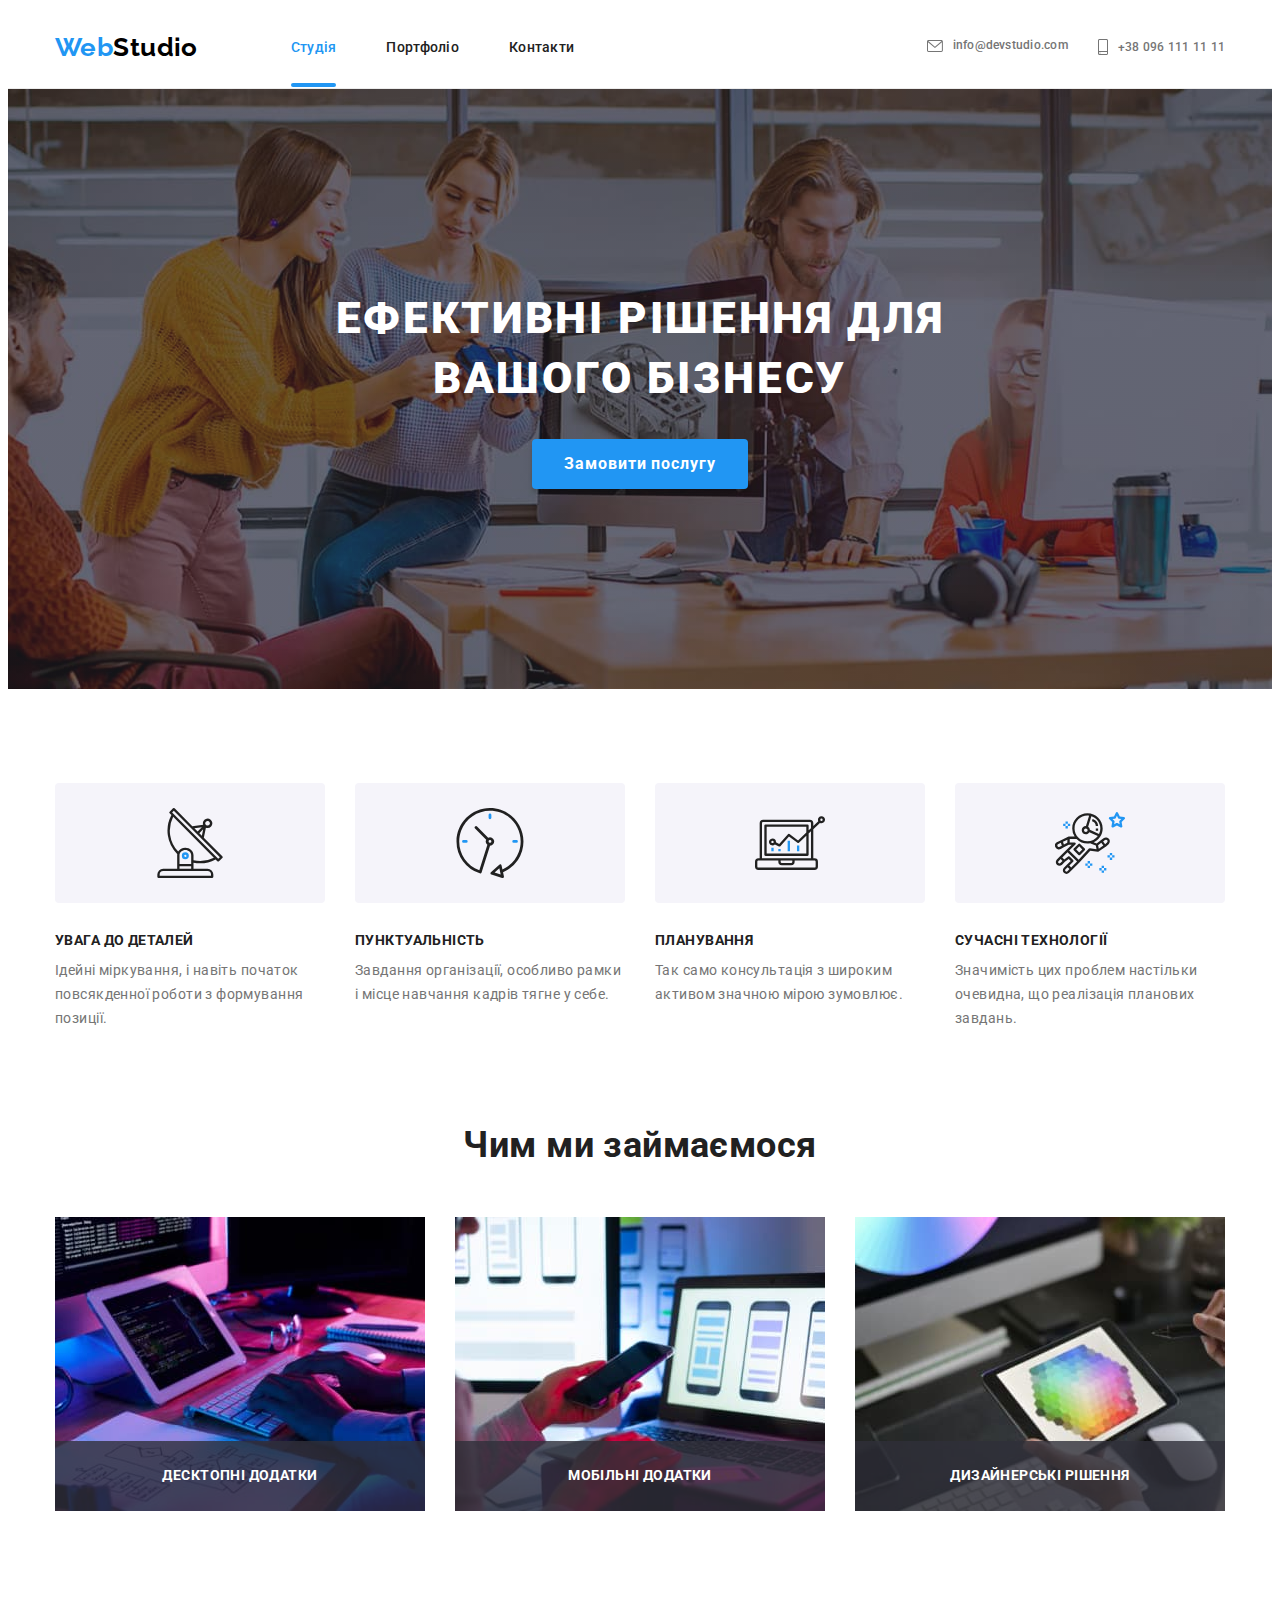
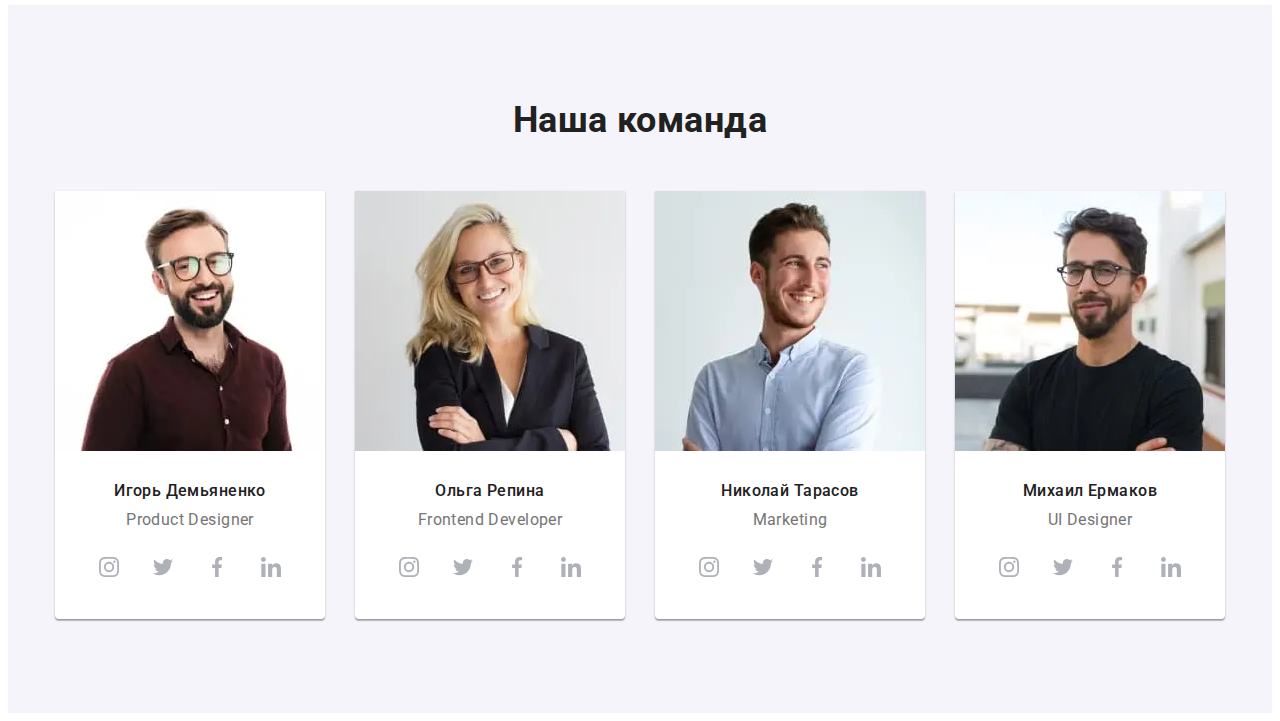
==== index.html @ 9e62838d "add team" ====
<!DOCTYPE html>
<html lang="uk">
  <head>
    <meta charset="UTF-8" />
    <meta http-equiv="X-UA-Compatible" content="IE=edge" />
    <meta name="viewport" content="width=device-width, initial-scale=1.0" />
    <link
      rel="stylesheet"
      href="https://cdnjs.cloudflare.com/ajax/libs/modern-normalize/1.1.0/modern-normalize.min.css"
      integrity="sha512-wpPYUAdjBVSE4KJnH1VR1HeZfpl1ub8YT/NKx4PuQ5NmX2tKuGu6U/JRp5y+Y8XG2tV+wKQpNHVUX03MfMFn9Q=="
      crossorigin="anonymous"
      referrerpolicy="no-referrer"
    />
    <link rel="preconnect" href="https://fonts.googleapis.com" />
    <link rel="preconnect" href="https://fonts.gstatic.com" crossorigin />
    <link
      href="https://fonts.googleapis.com/css2?family=Raleway:wght@700&family=Roboto:wght@400;500;700;900&display=swap"
      rel="stylesheet"
    />
    <link rel="stylesheet" href="./css/main.min.css" />
    <title>WebStudio</title>
  </head>
  <body>
    <!-- Header -->
    <header class="header">
      <div class="header__container container">
        <nav class="page-nav">
          <a href="./index.html" class="logo header__logo link"
            >Web<span class="logo__text">Studio</span></a
          >
          <ul class="nav-list list">
            <li class="nav-list__item">
              <a href="./index.html" class="nav-list__link nav-list__link_active link">Студія</a>
            </li>
            <li class="nav-list__item">
              <a href="./portfolio.html" class="nav-list__link link">Портфоліо</a>
            </li>
            <li class="nav-list__item"><a href="#" class="nav-list__link link">Контакти</a></li>
          </ul>
        </nav>
        <button type="button" class="mobile-menu-open" data-menu-open>
          <svg class="mobile-menu-open__icon" width="40" height="40">
            <use href="./images/icons.svg#burger-icon"></use>
          </svg>
        </button>
        <ul class="contact-list list">
          <li class="contact-list__item">
            <a href="mailto:info@devstudio.com" class="contact-list__link link">
              <svg class="contact-list__icon" width="16" height="12">
                <use href="./images/icons.svg#icon-envelope"></use></svg
              >info@devstudio.com</a
            >
          </li>
          <li class="contact-list__item">
            <a href="tel:+380961111111" class="contact-list__link link"
              ><svg class="contact-list__icon" width="10" height="16">
                <use href="./images/icons.svg#icon-smartphone"></use></svg
              >+38 096 111 11 11</a
            >
          </li>
        </ul>
      </div>
      <div class="mobile-menu" data-menu>
        <div class="container mobile-menu__container">
          <button type="button" class="mobile-menu__close-button" data-menu-close>
            <svg class="mobile-menu__close-icon" width="40" height="40">
              <use href="./images/icons.svg#icon-close"></use>
            </svg>
          </button>
          <ul class="mobile-menu__nav-list list">
            <li class="mobile-menu__nav-item">
              <a href="" class="mobile-menu__nav-link mobile-menu__nav-link_active link">Студія</a>
            </li>
            <li class="mobile-menu__nav-item">
              <a href="" class="mobile-menu__nav-link link">Портфоліо</a>
            </li>
            <li class="mobile-menu__nav-item">
              <a href="" class="mobile-menu__nav-link link">Контакти</a>
            </li>
          </ul>
          <ul class="mobile-menu__contact-list list">
            <li>
              <a class="mobile-menu__tel link" href="tel:+380961111111" class="link"
                >+38 096 111 11 11</a
              >
            </li>
            <li>
              <a class="mobile-menu__mail link" href="mailto:info@devstudio.com" class="link"
                >info@devstudio.com</a
              >
            </li>
          </ul>
          <ul class="mobile-menu__social-list list">
            <li class="mobile-menu__social-item">
              <a href="" class="mobile-menu__social-link link">Instagram</a>
            </li>
            <li class="mobile-menu__social-item">
              <a href="" class="mobile-menu__social-link link">Twitter</a>
            </li>
            <li class="mobile-menu__social-item">
              <a href="" class="mobile-menu__social-link link">Facebook</a>
            </li>
            <li class="mobile-menu__social-item">
              <a href="" class="mobile-menu__social-link link">LinkedIn</a>
            </li>
          </ul>
        </div>
      </div>
    </header>

    <!-- Main -->
    <main>
      <!-- Hero -->
      <section class="section hero">
        <div class="container">
          <h1 class="hero__title">Ефективні рішення для вашого бізнесу</h1>
          <button type="button" class="hero__button button" data-modal-open>
            Замовити послугу
          </button>
        </div>
      </section>

      <!-- Features -->
      <section class="section">
        <div class="container">
          <h2 class="visually-hidden">Особливості</h2>
          <ul class="features-list list">
            <li class="features-list__item">
              <div class="features-list__icon">
                <svg width="70" height="70">
                  <use href="./images/icons.svg#icon-antenna"></use>
                </svg>
              </div>
              <h3 class="subtitle subtitle_theme_light features-list__subtitle">
                УВАГА ДО ДЕТАЛЕЙ
              </h3>
              <p class="features-list__description">
                Ідейні міркування, і навіть початок повсякденної роботи з формування позиції.
              </p>
            </li>
            <li class="features-list__item">
              <div class="features-list__icon">
                <svg width="70" height="70">
                  <use href="./images/icons.svg#icon-clock"></use>
                </svg>
              </div>

              <h3 class="subtitle subtitle_theme_light features-list__subtitle">ПУНКТУАЛЬНІСТЬ</h3>
              <p class="features-list__description">
                Завдання організації, особливо рамки і місце навчання кадрів тягне у себе.
              </p>
            </li>
            <li class="features-list__item">
              <div class="features-list__icon">
                <svg width="70" height="70">
                  <use href="./images/icons.svg#icon-diagram"></use>
                </svg>
              </div>

              <h3 class="subtitle subtitle_theme_light features-list__subtitle">ПЛАНУВАННЯ</h3>
              <p class="features-list__description">
                Так само консультація з широким активом значною мірою зумовлює.
              </p>
            </li>
            <li class="features-list__item">
              <div class="features-list__icon">
                <svg width="70" height="70">
                  <use href="./images/icons.svg#icon-astronaut"></use>
                </svg>
              </div>

              <h3 class="subtitle subtitle_theme_light features-list__subtitle">
                СУЧАСНІ ТЕХНОЛОГІЇ
              </h3>
              <p class="features-list__description">
                Значимість цих проблем настільки очевидна, що реалізація планових завдань.
              </p>
            </li>
          </ul>
        </div>
      </section>

      <!-- Work -->
      <section class="section works-section">
        <div class="container">
          <h2 class="title">Чим ми займаємося</h2>
          <ul class="list works-list">
            <li class="works-list__item">
              <img
                srcset="./images/desktop/services/desktop-app-370/desktop-app-370@2x.jpg 2x"
                src="./images/desktop/services/desktop-app-370/desktop-app-370.jpg"
                alt="планшет с клавиатурой на которой печатают"
                width="370"
              />
              <h3 class="subtitle subtitle_theme_dark works-list__subtitle">Десктопні додатки</h3>
            </li>
            <li class="works-list__item">
              <img
                srcset="./images/desktop/services/mobile-app-370/mobile-app-370@2x.jpg 2x"
                src="./images/desktop/services/mobile-app-370/mobile-app-370.jpg"
                alt="ноутбук и смартфон"
                width="370"
              />
              <h3 class="subtitle subtitle_theme_dark works-list__subtitle">Мобільні додатки</h3>
            </li>
            <li class="works-list__item">
              <img
                srcset="
                  ./images/desktop/services/design-solutions-370/design-solutions-370@2x.jpg 2x
                "
                src="./images/desktop/services/design-solutions-370/design-solutions-370.jpg"
                alt="планшет"
                width="370"
              />
              <h3 class="subtitle subtitle_theme_dark works-list__subtitle">
                Дизайнерські рішення
              </h3>
            </li>
          </ul>
        </div>
      </section>

      <!-- Team -->
      <section class="section team">
        <div class="container">
          <h2 class="title">Наша команда</h2>
          <ul class="list team-members-list">
            <li class="team-members-list__item">
              <picture>
                <source
                  srcset="
                    ./images/desktop/team/igor-270/igor-270.webp    1x,
                    ./images/desktop/team/igor-270/igor-270@2x.webp 2x
                  "
                  media="(min-width: 1200px)"
                  type="image/webp"
                />
                <source
                  srcset="
                    ./images/desktop/team/igor-270/igor-270.jpg    1x,
                    ./images/desktop/team/igor-270/igor-270@2x.jpg 2x
                  "
                  media="(min-width: 1200px)"
                />
                <source
                  srcset="
                    ./images/tablet/team/igor-354/igor-354.webp    1x,
                    ./images/tablet/team/igor-354/igor-354@2x.webp 2x
                  "
                  media="(min-width: 768px)"
                  type="image/webp"
                />
                <source
                  srcset="
                    ./images/tablet/team/igor-354/igor-354.jpg    1x,
                    ./images/tablet/team/igor-354/igor-354@2x.jpg 2x
                  "
                  media="(min-width: 768px)"
                />
                <source
                  srcset="
                    ./images/mobile/team/igor-450/igor-450.webp    1x,
                    ./images/mobile/team/igor-450/igor-450@2x.webp 2x
                  "
                  media="(max-width: 767px)"
                  type="image/webp"
                />
                <source
                  srcset="
                    ./images/mobile/team/igor-450/igor-450.jpg    1x,
                    ./images/mobile/team/igor-450/igor-450@2x.jpg 2x
                  "
                  media="(max-width: 767px)"
                />

                <img
                  src="./images/desktop/team/igor-270/igor-270.jpg"
                  alt="фото Игоря Демьяненка"
                  width="100%"
                />
              </picture>
              <div class="team-members-list__card-content-wrapper">
                <h3 class="team-members-list__name">Игорь Демьяненко</h3>
                <p lang="en" class="team-members-list__position">Product Designer</p>
                <ul class="social-list list">
                  <li class="social-list__item">
                    <a href="" class="social-link">
                      <svg class="social-link__icon" width="20" height="20">
                        <use href="./images/icons.svg#icon-instagram"></use>
                      </svg>
                    </a>
                  </li>
                  <li class="social-list__item">
                    <a href="" class="social-link">
                      <svg class="social-link__icon" width="20" height="20">
                        <use href="./images/icons.svg#icon-twitter"></use>
                      </svg>
                    </a>
                  </li>
                  <li class="social-list__item">
                    <a href="" class="social-link">
                      <svg class="social-link__icon" width="20" height="20">
                        <use href="./images/icons.svg#icon-facebook"></use>
                      </svg>
                    </a>
                  </li>
                  <li class="social-list__item">
                    <a href="" class="social-link">
                      <svg class="social-link__icon" width="20" height="20">
                        <use href="./images/icons.svg#icon-linkedin"></use>
                      </svg>
                    </a>
                  </li>
                </ul>
              </div>
            </li>
            <li class="team-members-list__item">
              <picture>
                <source
                  srcset="
                    ./images/desktop/team/olga-270/olga-270.webp    1x,
                    ./images/desktop/team/olga-270/olga-270@2x.webp 2x
                  "
                  media="(min-width: 1200px)"
                  type="image/webp" />
                <source
                  srcset="
                    ./images/desktop/team/olga-270/olga-270.jpg    1x,
                    ./images/desktop/team/olga-270/olga-270@2x.jpg 2x
                  "
                  media="(min-width: 1200px)" />
                <source
                  srcset="
                    ./images/tablet/team/olga-354/olga-354.webp    1x,
                    ./images/tablet/team/olga-354/olga-354@2x.webp 2x
                  "
                  media="(min-width: 768px)"
                  type="image/webp" />
                <source
                  srcset="
                    ./images/tablet/team/olga-354/olga-354.jpg    1x,
                    ./images/tablet/team/olga-354/olga-354@2x.jpg 2x
                  "
                  media="(min-width: 768px)" />
                <source
                  srcset="
                    ./images/mobile/team/olga-450/olga-450.webp    1x,
                    ./images/mobile/team/olga-450/olga-450@2x.webp 2x
                  "
                  media="(max-width: 767px)"
                  type="image/webp" />
                <source
                  srcset="
                    ./images/mobile/team/olga-450/olga-450.jpg    1x,
                    ./images/mobile/team/olga-450/olga-450@2x.jpg 2x
                  "
                  media="(max-width: 767px)" />
                <img
                  src="./images/desktop/team/olga-270/olga-270.jpg"
                  alt="фото Ольги Репиной"
                  width="100%"
              /></picture>
              <div class="team-members-list__card-content-wrapper">
                <h3 class="team-members-list__name">Ольга Репина</h3>
                <p lang="en" class="team-members-list__position">Frontend Developer</p>
                <ul class="social-list list">
                  <li class="social-list__item">
                    <a href="" class="social-link">
                      <svg class="social-link__icon" width="20" height="20">
                        <use href="./images/icons.svg#icon-instagram"></use>
                      </svg>
                    </a>
                  </li>
                  <li class="social-list__item">
                    <a href="" class="social-link">
                      <svg class="social-link__icon" width="20" height="20">
                        <use href="./images/icons.svg#icon-twitter"></use>
                      </svg>
                    </a>
                  </li>
                  <li class="social-list__item">
                    <a href="" class="social-link">
                      <svg class="social-link__icon" width="20" height="20">
                        <use href="./images/icons.svg#icon-facebook"></use>
                      </svg>
                    </a>
                  </li>
                  <li class="social-list__item">
                    <a href="" class="social-link">
                      <svg class="social-link__icon" width="20" height="20">
                        <use href="./images/icons.svg#icon-linkedin"></use>
                      </svg>
                    </a>
                  </li>
                </ul>
              </div>
            </li>
            <li class="team-members-list__item">
              <picture>
                <source
                  srcset="
                    ./images/desktop/team/nikolay-270/nikolay-270.webp    1x,
                    ./images/desktop/team/nikolay-270/nikolay-270@2x.webp 2x
                  "
                  media="(min-width: 1200px)"
                  type="image/webp" />
                <source
                  srcset="
                    ./images/desktop/team/nikolay-270/nikolay-270.jpg    1x,
                    ./images/desktop/team/nikolay-270/nikolay-270@2x.jpg 2x
                  "
                  media="(min-width: 1200px)" />
                <source
                  srcset="
                    ./images/tablet/team/nikolay-354/nikolay-354.webp    1x,
                    ./images/tablet/team/nikolay-354/nikolay-354@2x.webp 2x
                  "
                  media="(min-width: 768px)"
                  type="image/webp" />
                <source
                  srcset="
                    ./images/tablet/team/nikolay-354/nikolay-354.jpg    1x,
                    ./images/tablet/team/nikolay-354/nikolay-354@2x.jpg 2x
                  "
                  media="(min-width: 768px)" />
                <source
                  srcset="
                    ./images/mobile/team/nikolay-450/nikolay-450.webp    1x,
                    ./images/mobile/team/nikolay-450/nikolay-450@2x.webp 2x
                  "
                  media="(max-width: 767px)"
                  type="image/webp" />
                <source
                  srcset="
                    ./images/mobile/team/nikolay-450/nikolay-450.jpg    1x,
                    ./images/mobile/team/nikolay-450/nikolay-450@2x.jpg 2x
                  "
                  media="(max-width: 767px)" />
                <img
                  src="./images/desktop/team/nikolay-270/nikolay-270.jpg"
                  alt="фото Николая Тарасова"
                  width="100%"
              /></picture>
              <div class="team-members-list__card-content-wrapper">
                <h3 class="team-members-list__name">Николай Тарасов</h3>
                <p lang="en" class="team-members-list__position">Marketing</p>
                <ul class="social-list list">
                  <li class="social-list__item">
                    <a href="" class="social-link">
                      <svg class="social-link__icon" width="20" height="20">
                        <use href="./images/icons.svg#icon-instagram"></use>
                      </svg>
                    </a>
                  </li>
                  <li class="social-list__item">
                    <a href="" class="social-link">
                      <svg class="social-link__icon" width="20" height="20">
                        <use href="./images/icons.svg#icon-twitter"></use>
                      </svg>
                    </a>
                  </li>
                  <li class="social-list__item">
                    <a href="" class="social-link">
                      <svg class="social-link__icon" width="20" height="20">
                        <use href="./images/icons.svg#icon-facebook"></use>
                      </svg>
                    </a>
                  </li>
                  <li class="social-list__item">
                    <a href="" class="social-link">
                      <svg class="social-link__icon" width="20" height="20">
                        <use href="./images/icons.svg#icon-linkedin"></use>
                      </svg>
                    </a>
                  </li>
                </ul>
              </div>
            </li>
            <li class="team-members-list__item">
              <picture>
                <source
                  srcset="
                    ./images/desktop/team/mykhail-270/mykhail-270.webp    1x,
                    ./images/desktop/team/mykhail-270/mykhail-270@2x.webp 2x
                  "
                  media="(min-width: 1200px)"
                  type="image/webp" />
                <source
                  srcset="
                    ./images/desktop/team/mykhail-270/mykhail-270.jpg    1x,
                    ./images/desktop/team/mykhail-270/mykhail-270@2x.jpg 2x
                  "
                  media="(min-width: 1200px)" />
                <source
                  srcset="
                    ./images/tablet/team/mykhail-354/mykhail-354.webp    1x,
                    ./images/tablet/team/mykhail-354/mykhail-354@2x.webp 2x
                  "
                  media="(min-width: 768px)"
                  type="image/webp" />
                <source
                  srcset="
                    ./images/tablet/team/mykhail-354/mykhail-354.jpg    1x,
                    ./images/tablet/team/mykhail-354/mykhail-354@2x.jpg 2x
                  "
                  media="(min-width: 768px)" />
                <source
                  srcset="
                    ./images/mobile/team/mykhail-450/mykhail-450.webp    1x,
                    ./images/mobile/team/mykhail-450/mykhail-450@2x.webp 2x
                  "
                  media="(max-width: 767px)"
                  type="image/webp" />
                <source
                  srcset="
                    ./images/mobile/team/mykhail-450/mykhail-450.jpg    1x,
                    ./images/mobile/team/mykhail-450/mykhail-450@2x.jpg 2x
                  "
                  media="(max-width: 767px)" />
                <img
                  src="./images/desktop/team/mykhail-270/mykhail-270.jpg"
                  alt="фото Михаила Ермакова"
                  width="100%"
              /></picture>
              <div class="team-members-list__card-content-wrapper">
                <h3 class="team-members-list__name">Михаил Ермаков</h3>
                <p lang="en" class="team-members-list__position">UI Designer</p>
                <ul class="social-list list">
                  <li class="social-list__item">
                    <a href="" class="social-link">
                      <svg class="social-link__icon" width="20" height="20">
                        <use href="./images/icons.svg#icon-instagram"></use>
                      </svg>
                    </a>
                  </li>
                  <li class="social-list__item">
                    <a href="" class="social-link">
                      <svg class="social-link__icon" width="20" height="20">
                        <use href="./images/icons.svg#icon-twitter"></use>
                      </svg>
                    </a>
                  </li>
                  <li class="social-list__item">
                    <a href="" class="social-link">
                      <svg class="social-link__icon" width="20" height="20">
                        <use href="./images/icons.svg#icon-facebook"></use>
                      </svg>
                    </a>
                  </li>
                  <li class="social-list__item">
                    <a href="" class="social-link">
                      <svg class="social-link__icon" width="20" height="20">
                        <use href="./images/icons.svg#icon-linkedin"></use>
                      </svg>
                    </a>
                  </li>
                </ul>
              </div>
            </li>
          </ul>
        </div>
      </section>

      <!-- Clients -->
      <!-- <section class="section">
        <div class="container">
          <h2 class="title">Постійні клієнти</h2>
          <ul class="client-list list">
            <li class="client-list__item">
              <a href="#" class="client-list__link">
                <svg class="client-list__icon" width="106" height="60">
                  <use href="./images/icons.svg#icon-logo1"></use>
                </svg>
              </a>
            </li>
            <li class="client-list__item">
              <a href="#" class="client-list__link">
                <svg class="client-list__icon" width="106" height="60">
                  <use href="./images/icons.svg#icon-logo2"></use>
                </svg>
              </a>
            </li>
            <li class="client-list__item">
              <a href="#" class="client-list__link">
                <svg class="client-list__icon" width="106" height="60">
                  <use href="./images/icons.svg#icon-logo3"></use>
                </svg>
              </a>
            </li>
            <li class="client-list__item">
              <a href="#" class="client-list__link">
                <svg class="client-list__icon" width="106" height="60">
                  <use href="./images/icons.svg#icon-logo4"></use>
                </svg>
              </a>
            </li>
            <li class="client-list__item">
              <a href="#" class="client-list__link">
                <svg class="client-list__icon" width="106" height="60">
                  <use href="./images/icons.svg#icon-logo5"></use>
                </svg>
              </a>
            </li>
            <li class="client-list__item">
              <a href="#" class="client-list__link">
                <svg class="client-list__icon" width="106" height="60">
                  <use href="./images/icons.svg#icon-logo6"></use>
                </svg>
              </a>
            </li>
          </ul>
        </div>
      </section> -->
    </main>

    <!-- Footer -->
    <!-- <footer class="footer">
      <div class="container footer__container">
        <div class="footer__address-wrapper">
          <a href="./index.html" class="logo footer__logo link"
            >Web<span class="logo__text logo__text--inverse">Studio</span></a
          >
          <ul class="list address-list">
            <li class="address-list__item">
              <a
                href="https://goo.gl/maps/wVUK6R6HQRuX6YYK6"
                class="link address-list__link footer-address"
                >м. Київ, пр-т Лесі Українки, 26</a
              >
            </li>
            <li class="address-list__item">
              <a href="mailto:info@example.com" class="link address-list__link address"
                >info@example.com</a
              >
            </li>
            <li class="address-list__item">
              <a href="tel:+380991111111" class="link address-list__link address"
                >+38 099 111 11 11</a
              >
            </li>
          </ul>
        </div>
        <div class="footer-social-link-wrapper">
          <h3 class="subtitle subtitle_theme_dark">приєднуйтесь</h3>
          <ul class="social-list list">
            <li class="social-list__item">
              <a href="" class="social-link social-link_theme_dark">
                <svg class="social-link__icon social-link__icon_theme_dark" width="20" height="20">
                  <use href="./images/icons.svg#icon-instagram"></use>
                </svg>
              </a>
            </li>
            <li class="social-list__item">
              <a href="" class="social-link social-link_theme_dark">
                <svg class="social-link__icon social-link__icon_theme_dark" width="20" height="20">
                  <use href="./images/icons.svg#icon-twitter"></use>
                </svg>
              </a>
            </li>
            <li class="social-list__item">
              <a href="" class="social-link social-link_theme_dark">
                <svg class="social-link__icon social-link__icon_theme_dark" width="20" height="20">
                  <use href="./images/icons.svg#icon-facebook"></use>
                </svg>
              </a>
            </li>
            <li class="social-list__item">
              <a href="" class="social-link social-link_theme_dark">
                <svg class="social-link__icon social-link__icon_theme_dark" width="20" height="20">
                  <use href="./images/icons.svg#icon-linkedin"></use>
                </svg>
              </a>
            </li>
          </ul>
        </div>
        <div class="footer-form-wrapper">
          <h3 class="subtitle subtitle_theme_dark">Підпишіться на розсилку</h3>
          <form class="footer-form">
            <label class="footer-form__field">
              <input
                class="footer-form__input"
                type="email"
                name="user-email"
                placeholder="E-mail"
                required
            /></label>
            <button type="submit" class="button footer-form__button">
              Підписатися
              <svg width="24" height="24" class="button__icon">
                <use href="./images/icons.svg#icon-send"></use>
              </svg>
            </button>
          </form>
        </div>
      </div>
    </footer> -->

    <!-- <div class="backdrop is-hidden" data-modal>
      <div class="modal">
        <button type="button" class="button close-button" data-modal-close>
          <svg width="18" height="18" class="close-button-icon">
            <use href="./images/icons.svg#icon-close"></use>
          </svg>
        </button>
        <form class="modal-form">
          <p class="modal-description">Залиште свої дані, ми вам передзвонимо</p>
          <label class="modal-form-field">
            <span class="modal-form-input-description">Ім'я</span>
            <span class="modal-form-input-wrapper">
              <input
                class="modal-form-input"
                type="text"
                name="user-name"
                required
                pattern="^[a-zA-Zа-яА-ЯіІїЇ]+$"
                minlength="2" />
              <svg class="modal-form-icon" width="18" height="18">
                <use href="./images/icons.svg#icon-person"></use></svg
            ></span>
          </label>

          <label class="modal-form-field">
            <span class="modal-form-input-description">Телефон</span>
            <span class="modal-form-input-wrapper">
              <input
                class="modal-form-input"
                type="tel"
                name="user-phone"
                required
                pattern="[0-9]{3}-[0-9]{3}-[0-9]{2}-[0-9]{2}" />
              <svg class="modal-form-icon" width="18" height="18">
                <use href="./images/icons.svg#icon-phone"></use></svg
            ></span>
          </label>

          <label class="modal-form-field">
            <span class="modal-form-input-description">Пошта</span>
            <span class="modal-form-input-wrapper">
              <input class="modal-form-input" type="email" name="user-email" required />
              <svg class="modal-form-icon" width="18" height="18">
                <use href="./images/icons.svg#icon-email"></use></svg
            ></span>
          </label>

          <label class="modal-form-field modal-form-field-message">
            <span class="modal-form-input-description">Коментар</span>
            <textarea
              class="modal-form-message"
              placeholder="Введіть текст"
              name="user-message"
            ></textarea>
          </label>

          <input
            id="user-agreement"
            type="checkbox"
            class="modal-form-checkbox visually-hidden"
            name="user-agreement"
          />
          <label for="user-agreement" class="modal-form-checkbox-description">
            <span class="modal-form-fake-checkbox">
              <svg class="modal-form-fake-checkbox-icon" width="11" height="8">
                <use href="./images/icons.svg#icon-check"></use>
              </svg>
            </span>
            Погоджуюся з розсилкою та приймаю&nbsp;
            <a class="link-agreement" href="">Умови договору</a>
          </label>

          <button type="submit" class="button modal-form-submit">Відправити</button>
        </form>
      </div>
    </div> -->
    <script src="./js/mobile-menu.js"></script>
    <!-- <script src="./js/modal.js"></script> -->
  </body>
</html>
---- css/main.min.css ----
:root{--main-font-family: "Roboto", sans-serif;--secondary-font-family: "Raleway", sans-serif;--main-dark-color: #000000;--main-light-color: #ffffff;--main-color: #757575;--secondary-color: #212121;--accent-color: #2196f3;--address-color: rgba(255, 255, 255, 0.6);--main-background-color: #2f303a;--secondary-background-color: #f5f4fa;--projects-background-color: #eeeeee;--background-button-color: #188ce8;--main-fill-color: #afb1b8}.visually-hidden{position:absolute;white-space:nowrap;width:1px;height:1px;overflow:hidden;border:0;padding:0;clip:rect(0 0 0 0);clip-path:inset(50%);margin:-1px}html{box-sizing:border-box}*,*::after,*::before{box-sizing:inherit}body{font-family:var(--main-font-family),var(--secondary-font-family);font-size:14px;font-weight:400;font-style:normal;color:var(--main-color);letter-spacing:.03em}h1,h2,h3,h4,p{margin:0}ul,ol{margin-top:0;margin-bottom:0;padding-left:0}img{display:block;max-width:100%;height:auto}address{font-style:normal}input{padding:0}.link{text-decoration:none;color:inherit}.list{list-style:none;padding-left:0;margin:0}.section{padding-top:60px;padding-bottom:60px;background-color:var(--main-light-color)}@media screen and (min-width: 1200px){.section{padding-top:94px;padding-bottom:94px}}.container{padding-left:15px;padding-right:15px;margin-left:auto;margin-right:auto}@media screen and (min-width: 480px){.container{width:480px}}@media screen and (min-width: 768px){.container{width:768px}}@media screen and (min-width: 1200px){.container{width:1200px}}@media screen and (max-width: 767px){.mobile-menu{position:fixed;width:100%;height:100%;z-index:100;top:0;left:0;background-color:var(--main-light-color);opacity:0;visibility:hidden;pointer-events:none;transition:opacity 250ms cubic-bezier(0.4, 0, 0.2, 1),visibility 250ms cubic-bezier(0.4, 0, 0.2, 1)}.mobile-menu.is-open{opacity:1;visibility:visible;pointer-events:auto}.mobile-menu__container{position:relative;padding-left:25px;padding-top:48px;padding-bottom:48px}.mobile-menu__close-button{position:absolute;top:10px;right:15px;background-color:rgba(0,0,0,0);border:none;padding:0;line-height:0}.mobile-menu__close-icon{fill:var(--secondary-color);transition:fill 250ms cubic-bezier(0.4, 0, 0.2, 1)}.mobile-menu__close-button:hover .mobile-menu__close-icon,.mobile-menu__close-button:focus .mobile-menu__close-icon{fill:var(--accent-color)}.mobile-menu__nav-list{margin-bottom:306px}.mobile-menu__nav-item:not(:last-child){margin-bottom:32px}.mobile-menu__nav-link{font-weight:500;font-size:40px;line-height:1.18;letter-spacing:.02em;color:var(--secondary-color)}.mobile-menu__nav-link_active{color:var(--accent-color)}.mobile-menu__contact-list{margin-bottom:64px}.mobile-menu__tel{display:block;margin-bottom:32px;font-weight:500;font-size:34px;line-height:1.18;letter-spacing:.02em;color:var(--accent-color)}.mobile-menu__mail{font-weight:500;font-size:24px;line-height:1.17;letter-spacing:.02em}.mobile-menu__social-list{display:flex}.mobile-menu__social-item{display:flex;align-items:center}.mobile-menu__social-item:not(:last-child)::after{content:"";display:block;height:22px;width:1px;background-color:rgba(33,33,33,.2);margin-left:10px;margin-right:10px}.mobile-menu__social-link{font-weight:500;font-size:18px;line-height:1.22;letter-spacing:.02em;color:var(--accent-color)}}@media screen and (min-width: 768px){.mobile-menu{display:none}}.logo{font-family:var(--secondary-font-family);font-weight:700;font-size:24px;line-height:1.17;color:var(--accent-color)}@media screen and (min-width: 1200px){.logo{font-size:26px;line-height:1.19;color:var(--accent-color)}}.title{font-weight:700;color:var(--secondary-color);text-align:center}@media screen and (max-width: 1199px){.title{margin-bottom:30px;font-size:28px;line-height:1.18}}@media screen and (min-width: 1200px){.title{margin-bottom:50px;font-size:36px;line-height:1.17}}.subtitle{font-weight:700;font-size:14px;line-height:1.14;text-transform:uppercase}.subtitle_theme_light{margin-bottom:10px;color:var(--secondary-color)}.subtitle_theme_dark{margin-bottom:20px;color:var(--main-light-color)}.button{border:none;border-radius:4px;background-color:rgba(0,0,0,0);font-family:inherit;font-size:16px;cursor:pointer;font-family:inherit;color:inherit}.social-list{display:flex;justify-content:center;gap:10px}.social-link{display:flex;justify-content:center;align-items:center;width:44px;height:44px;border-radius:50%;background-color:var(--main-light-color);transition:background-color 250ms cubic-bezier(0.4, 0, 0.2, 1)}.social-link:hover,.social-link:focus{background-color:var(--accent-color)}.social-link_theme_dark{background-color:rgba(255,255,255,.1);transition:background-color 250ms cubic-bezier(0.4, 0, 0.2, 1)}.social-link_theme_dark:hover,.social-link_theme_dark:focus{background-color:var(--accent-color)}.social-link__icon{fill:var(--main-fill-color);transition:fill 250ms cubic-bezier(0.4, 0, 0.2, 1)}.social-link:hover .social-link__icon,.social-link:focus .social-link__icon{fill:var(--main-light-color)}.social-link__icon_theme_dark{fill:var(--main-light-color)}.backdrop{position:fixed;top:0;left:0;width:100%;height:100%;background-color:rgba(0,0,0,.2);opacity:1;transition:opacity 250ms cubic-bezier(0.4, 0, 0.2, 1),visibility 250ms cubic-bezier(0.4, 0, 0.2, 1)}.backdrop.is-hidden{opacity:0;visibility:hidden;pointer-events:none}.backdrop.is-hidden .modal{transform:translate(-50%, -50%) scale(1.1);opacity:0}.modal{position:absolute;top:50%;left:50%;padding:40px;transform:translate(-50%, -50%) scale(1);opacity:1;transition:transform 250ms cubic-bezier(0.4, 0, 0.2, 1),opacity 250ms cubic-bezier(0.4, 0, 0.2, 1);min-width:528px;min-height:581px;background-color:var(--main-light-color);box-shadow:0px 1px 3px rgba(0,0,0,.12),0px 1px 1px rgba(0,0,0,.14),0px 2px 1px rgba(0,0,0,.2);border-radius:4px}.close-button{position:absolute;right:8px;top:8px;display:flex;justify-content:center;align-items:center;width:30px;height:30px;padding:0;border-radius:50%;background-color:var(--main-light-color);border:1px solid rgba(0,0,0,.1)}.close-button:hover .close-button-icon,.close-button:focus .close-button-icon{fill:var(--accent-color)}.modal-form{display:flex;flex-direction:column}.modal-description{margin-bottom:12px;font-weight:700;font-size:20px;line-height:1.15;text-align:center;letter-spacing:.03em;color:var(--secondary-color)}.modal-form-field{margin-bottom:10px}.modal-form-field-message{margin-bottom:20px}.modal-form-input-description{display:block;margin-bottom:4px;font-size:12px;line-height:1.17;letter-spacing:.01em;color:var(--main-color)}.modal-form-input-wrapper{position:relative;display:block}.modal-form-input{width:100%;height:40px;padding-left:42px;border:1px solid rgba(33,33,33,.2);border-radius:4px;transition:border 250ms cubic-bezier(0.4, 0, 0.2, 1)}.modal-form-input:focus{border:1px solid var(--accent-color);outline-width:0}.modal-form-icon{position:absolute;top:50%;left:12px;transform:translateY(-50%);fill:var(--secondary-color);transition:fill 250ms cubic-bezier(0.4, 0, 0.2, 1)}.modal-form-input:focus+.modal-form-icon{fill:var(--accent-color)}.modal-form-message{resize:none;width:100%;height:120px;padding:12px 16px;border:1px solid rgba(33,33,33,.2);border-radius:4px;transition:border 250ms cubic-bezier(0.4, 0, 0.2, 1)}.modal-form-message::placeholder{font-size:12px;line-height:1.17;letter-spacing:.01em;color:rgba(117,117,117,.5)}.modal-form-message:focus{border:1px solid var(--accent-color);outline-width:0}.modal-form-checkbox-description{display:flex;align-items:center;align-self:center;margin-bottom:30px}.modal-form-fake-checkbox{position:relative;display:block;width:16px;height:15px;margin-right:8px;background-color:var(--main-light-color);border:2px solid var(--secondary-color);border-radius:2px;cursor:pointer;transition:border 250ms cubic-bezier(0.4, 0, 0.2, 1)}.modal-form-checkbox:focus+.modal-form-checkbox-description>.modal-form-fake-checkbox{border:1px solid var(--accent-color)}.modal-form-checkbox:checked+.modal-form-checkbox-description>.modal-form-fake-checkbox{border:none;background-color:var(--accent-color)}.modal-form-checkbox:focus .modal-form-fake-checkbox{border:2px solid var(--accent-color)}.modal-form-fake-checkbox-icon{position:absolute;top:50%;left:50%;transform:translate(-50%, -50%);opacity:0}.modal-form-checkbox:checked+.modal-form-checkbox-description .modal-form-fake-checkbox-icon{opacity:1}.link-agreement{color:var(--accent-color)}.modal-form-submit{align-self:center;padding:10px 52px;font-weight:700;font-size:16px;line-height:1.88;letter-spacing:.06em;background-color:var(--accent-color);color:var(--main-light-color);box-shadow:0px 4px 4px rgba(0,0,0,.15);border-radius:4px;transition:background-color 250ms cubic-bezier(0.4, 0, 0.2, 1)}.modal-form-submit:hover,.modal-form-submit:focus{background-color:var(--background-button-color)}.header{background-color:var(--main-light-color);border-bottom:1px solid #ececec}.header__container{display:flex;align-items:center}.logo__text{color:var(--secondary-color)}.logo__text--inverse{color:var(--main-light-color)}@media screen and (max-width: 767px){.header{padding-top:10px;padding-bottom:10px}.header__container{justify-content:space-between}.nav-list{display:none}.contact-list{display:none}.mobile-menu-open{background-color:rgba(0,0,0,0);border:none;padding:0;line-height:0}.mobile-menu-open__icon{fill:var(--secondary-color)}}@media screen and (min-width: 768px){.header{padding-top:21px;padding-bottom:21px}.page-nav{display:flex;align-items:center}.header__logo{margin-right:88px}.nav-list{display:flex}.nav-list__item:not(:last-child){margin-right:50px}.nav-list__link{position:relative;padding-top:32px;padding-bottom:32px;font-weight:500;line-height:1.14;letter-spacing:.02em;color:var(--secondary-color);transition:color 250ms cubic-bezier(0.4, 0, 0.2, 1)}.nav-list__link:hover,.nav-list__link:focus{color:var(--accent-color)}.nav-list__link_active{color:var(--accent-color)}.nav-list__link_active::after{position:absolute;bottom:0;display:block;cursor:pointer;content:"";width:100%;height:4px;background-color:currentColor;border-radius:2px}.contact-list{margin-left:auto}.contact-list__item:not(:last-child){margin-bottom:10px}.contact-list__link{display:flex;align-items:center;font-weight:500;font-size:12px;line-height:1.17;letter-spacing:.02em;color:var(--main-color);transition:color 250ms cubic-bezier(0.4, 0, 0.2, 1)}.contact-list__link:hover,.contact-list__link:focus{color:var(--accent-color)}.contact-list__icon{margin-right:8px;fill:currentColor}.mobile-menu-open{display:none}}@media screen and (min-width: 1200px){.header{padding-top:24px;padding-bottom:25px}.header__logo{margin-right:93px}.logo__text{color:var(--main-dark-color)}.contact-list{display:flex}.contact-list__item:not(:last-child){margin-right:30px;margin-bottom:0}.contact-list__link{line-height:1.14}.contact-list__icon{margin-right:10px}}.hero{padding:118px 0;margin:0 auto;text-align:center;background-color:#c4c4c4;background-repeat:no-repeat;background-size:cover;background-position:center}.hero__title{margin-left:auto;margin-right:auto;margin-bottom:30px;width:360px;font-weight:900;font-size:26px;line-height:1.62;letter-spacing:.06em;text-transform:uppercase;color:var(--main-light-color)}.hero__button{padding:10px 24px;font-weight:700;font-size:16px;line-height:1.88;letter-spacing:.06em;background-color:var(--accent-color);color:var(--main-light-color);box-shadow:0px 4px 4px rgba(0,0,0,.15);transition:background-color 250ms cubic-bezier(0.4, 0, 0.2, 1)}.hero__button:hover,.hero__button:focus{background-color:var(--background-button-color)}@media screen and (max-width: 767px){.hero{max-width:100%;background-image:linear-gradient(to right, rgba(47, 48, 58, 0.4), rgba(47, 48, 58, 0.4)),url(../../images/mobile/hero/hero-480/hero-480.jpg)}}@media screen and (max-width: 767px)and (min-device-pixel-ratio: 2),screen and (max-width: 767px)and (min-resolution: 192dpi),screen and (max-width: 767px)and (min-resolution: 2dppx){.hero{background-image:linear-gradient(to right, rgba(47, 48, 58, 0.4), rgba(47, 48, 58, 0.4)),url(../../images/mobile/hero/hero-480/hero-480@2x.jpg)}}@media screen and (min-width: 768px){.hero{max-width:100%;background-image:linear-gradient(to right, rgba(47, 48, 58, 0.4), rgba(47, 48, 58, 0.4)),url(../../images/tablet/hero/hero-768.jpg)}}@media screen and (min-width: 768px)and (min-device-pixel-ratio: 2),screen and (min-width: 768px)and (min-resolution: 192dpi),screen and (min-width: 768px)and (min-resolution: 2dppx){.hero{background-image:linear-gradient(to right, rgba(47, 48, 58, 0.4), rgba(47, 48, 58, 0.4)),url(../../images/tablet/hero/hero-768@2x.jpg)}}@media screen and (min-width: 1200px){.hero{max-width:1600px;padding:200px 0;background-image:linear-gradient(to right, rgba(47, 48, 58, 0.4), rgba(47, 48, 58, 0.4)),url(../../images/desktop/hero/hero-1600.jpg)}}@media screen and (min-width: 1200px)and (min-device-pixel-ratio: 2),screen and (min-width: 1200px)and (min-resolution: 192dpi),screen and (min-width: 1200px)and (min-resolution: 2dppx){.hero{background-image:linear-gradient(to right, rgba(47, 48, 58, 0.4), rgba(47, 48, 58, 0.4)),url(../../images/desktop/hero/hero-1600@2x.jpg)}}@media screen and (min-width: 1200px){.hero__title{width:696px;font-size:44px;line-height:1.36}}@media screen and (min-width: 1200px){.hero__button{padding:10px 32px}}.features-list__icon{display:flex;justify-content:center;align-items:center;height:120px;margin-bottom:30px;border-radius:4px;background-color:var(--secondary-background-color)}.features-list__description{line-height:1.71}@media screen and (max-width: 767px){.features-list__subtitle{text-align:center}.features-list__item:not(:last-child){margin-bottom:30px}}@media screen and (max-width: 1199px){.features-list__item:nth-child(-n+2){margin-bottom:30px}}@media screen and (min-width: 768px){.features-list{display:flex;flex-wrap:wrap}.features-list__item{flex-basis:calc((100% - 30px)/2)}.features-list__item:not(:nth-child(even)){margin-right:30px}}@media screen and (min-width: 1200px){.features-list__item{flex-basis:calc((100% - 90px)/4)}.features-list__item:not(:last-child){margin-right:30px}}@media screen and (max-width: 1199px){.works-section{display:none}}@media screen and (min-width: 1200px){.works-section{padding-top:0}.works-list{display:flex}.works-list__item{position:relative;flex-basis:calc((100% - 60px)/3)}.works-list__item:not(:last-child){margin-right:30px}.works-list__subtitle{position:absolute;bottom:0;display:flex;justify-content:center;align-items:center;margin-bottom:0;min-width:370px;min-height:70px;background:rgba(47,48,58,.8)}}.team{background-color:var(--secondary-background-color)}.team-members-list__item{background-color:var(--main-light-color);box-shadow:0px 1px 3px rgba(0,0,0,.12),0px 1px 1px rgba(0,0,0,.14),0px 2px 1px rgba(0,0,0,.2);border-radius:0px 0px 4px 4px}.team-members-list__card-content-wrapper{padding-top:30px;text-align:center}.team-members-list__name{margin-bottom:10px;font-weight:500;font-size:16px;line-height:1.19;color:var(--secondary-color)}.team-members-list__position{margin-bottom:16px;font-size:16px;line-height:1.19;color:var(--main-color)}@media screen and (max-width: 767px){.team-members-list__item:not(:last-child){margin-bottom:30px}}@media screen and (min-width: 768px){.team-members-list{display:flex;flex-wrap:wrap}.team-members-list__item{flex-basis:calc((100% - 30px)/2)}.team-members-list__item:not(:nth-child(even)){margin-right:30px}}@media screen and (max-width: 1199px){.team-members-list__item:nth-child(-n+2){margin-bottom:30px}.team-members-list__card-content-wrapper{padding-bottom:24px}}@media screen and (min-width: 1200px){.team-members-list__item{flex-basis:calc((100% - 90px)/4)}.team-members-list__item:not(:last-child){margin-right:30px}.team-members-list__card-content-wrapper{padding-bottom:30px}}.client-list{display:flex;justify-content:space-between}.client-list__link{width:170px;height:92px;display:flex;align-items:center;justify-content:center;border:1px solid var(--main-fill-color);border-radius:4px;transition:border 250ms cubic-bezier(0.4, 0, 0.2, 1)}.client-list__link:hover,.client-list__link:focus{border:1px solid var(--accent-color)}.client-list__icon{fill:var(--main-fill-color);transition:fill 250ms cubic-bezier(0.4, 0, 0.2, 1)}.client-list__link:hover .client-list__icon,.client-list__link:focus .client-list__icon{fill:var(--accent-color)}.footer{padding-top:60px;padding-bottom:60px;background-color:var(--main-background-color)}.footer__container{display:flex;align-items:baseline;justify-content:space-between}.footer__logo{display:block;margin-bottom:20px}.address-list__item:not(:last-child){margin-bottom:9px}.address-list__link{line-height:1.71}.footer-address{color:var(--main-light-color)}.address{color:var(--address-color);transition:color 250ms cubic-bezier(0.4, 0, 0.2, 1)}.address:hover,.address:focus{color:var(--accent-color)}.footer-form{display:flex}.footer-form__field{margin-right:12px}.footer-form__input{width:358px;height:50px;padding:15px 16px;color:var(--main-light-color);background-color:rgba(0,0,0,0);border:1px solid rgba(255,255,255,.3);filter:drop-shadow(0px 4px 4px rgba(0, 0, 0, 0.15));border-radius:4px}.footer-form__input::placeholder{font-size:16px;line-height:1.25;letter-spacing:.03em;color:rgba(255,255,255,.6)}.footer-form__button{display:flex;align-items:center;justify-content:center;padding:10px 28px;font-weight:700;line-height:1.88;letter-spacing:.06em;background-color:var(--accent-color);color:var(--main-light-color);box-shadow:0px 4px 4px rgba(0,0,0,.15);transition:background-color 250ms cubic-bezier(0.4, 0, 0.2, 1)}.footer-form__button:hover,.footer-form__button:focus{background-color:var(--background-button-color)}.button__icon{margin-left:10px;fill:var(--main-light-color)}.our-projects{padding-top:94px;padding-bottom:94px}.button-list{display:flex;justify-content:center;margin-bottom:50px}.button-item{padding:6px 22px;font-weight:500;line-height:1.6;letter-spacing:.03em;color:var(--secondary-color);background-color:var(--secondary-background-color);transition:background-color 250ms cubic-bezier(0.4, 0, 0.2, 1),color 250ms cubic-bezier(0.4, 0, 0.2, 1),box-shadow 250ms cubic-bezier(0.4, 0, 0.2, 1)}.button-item:hover,.button-item:focus{background-color:var(--accent-color);color:var(--main-light-color);box-shadow:0px 3px 1px rgba(0,0,0,.1),0px 1px 2px rgba(0,0,0,.08),0px 2px 2px rgba(0,0,0,.12)}.button-list>.item:not(:last-child){margin-right:8px}.projects-list{display:flex;flex-wrap:wrap;gap:30px;background-color:var(--main-light-color)}.projects-item{flex-basis:calc((100% - 60px)/3);background-color:var(--main-light-color)}.projects-link{position:relative;display:block;transition:box-shadow 250ms cubic-bezier(0.4, 0, 0.2, 1)}.projects-link:hover,.projects-link:focus{box-shadow:0px 1px 1px rgba(0,0,0,.12),0px 4px 4px rgba(0,0,0,.06),1px 4px 6px rgba(0,0,0,.16)}.overlay{position:relative;overflow:hidden}.projects-description{position:absolute;top:0;left:0;height:100%;width:100%;transform:translate(0, 100%);padding:63px 24px;font-size:18px;line-height:1.56;color:var(--main-light-color);background-color:rgba(33,150,243,.9);transition:transform 250ms cubic-bezier(0.4, 0, 0.2, 1)}.projects-link:hover .projects-description,.projects-link:focus .projects-description{transform:translate(0, 0)}.projects-card-content{padding-top:20px;padding-bottom:20px;padding-left:24px;border-left:1px solid var(--projects-background-color);border-right:1px solid var(--projects-background-color);border-bottom:1px solid var(--projects-background-color)}.projects-title{margin-bottom:4px;font-weight:700;font-size:18px;line-height:2;letter-spacing:.06em;color:var(--secondary-color)}.projects-subtitle{font-size:16px;line-height:1.88}/*# sourceMappingURL=main.min.css.map */
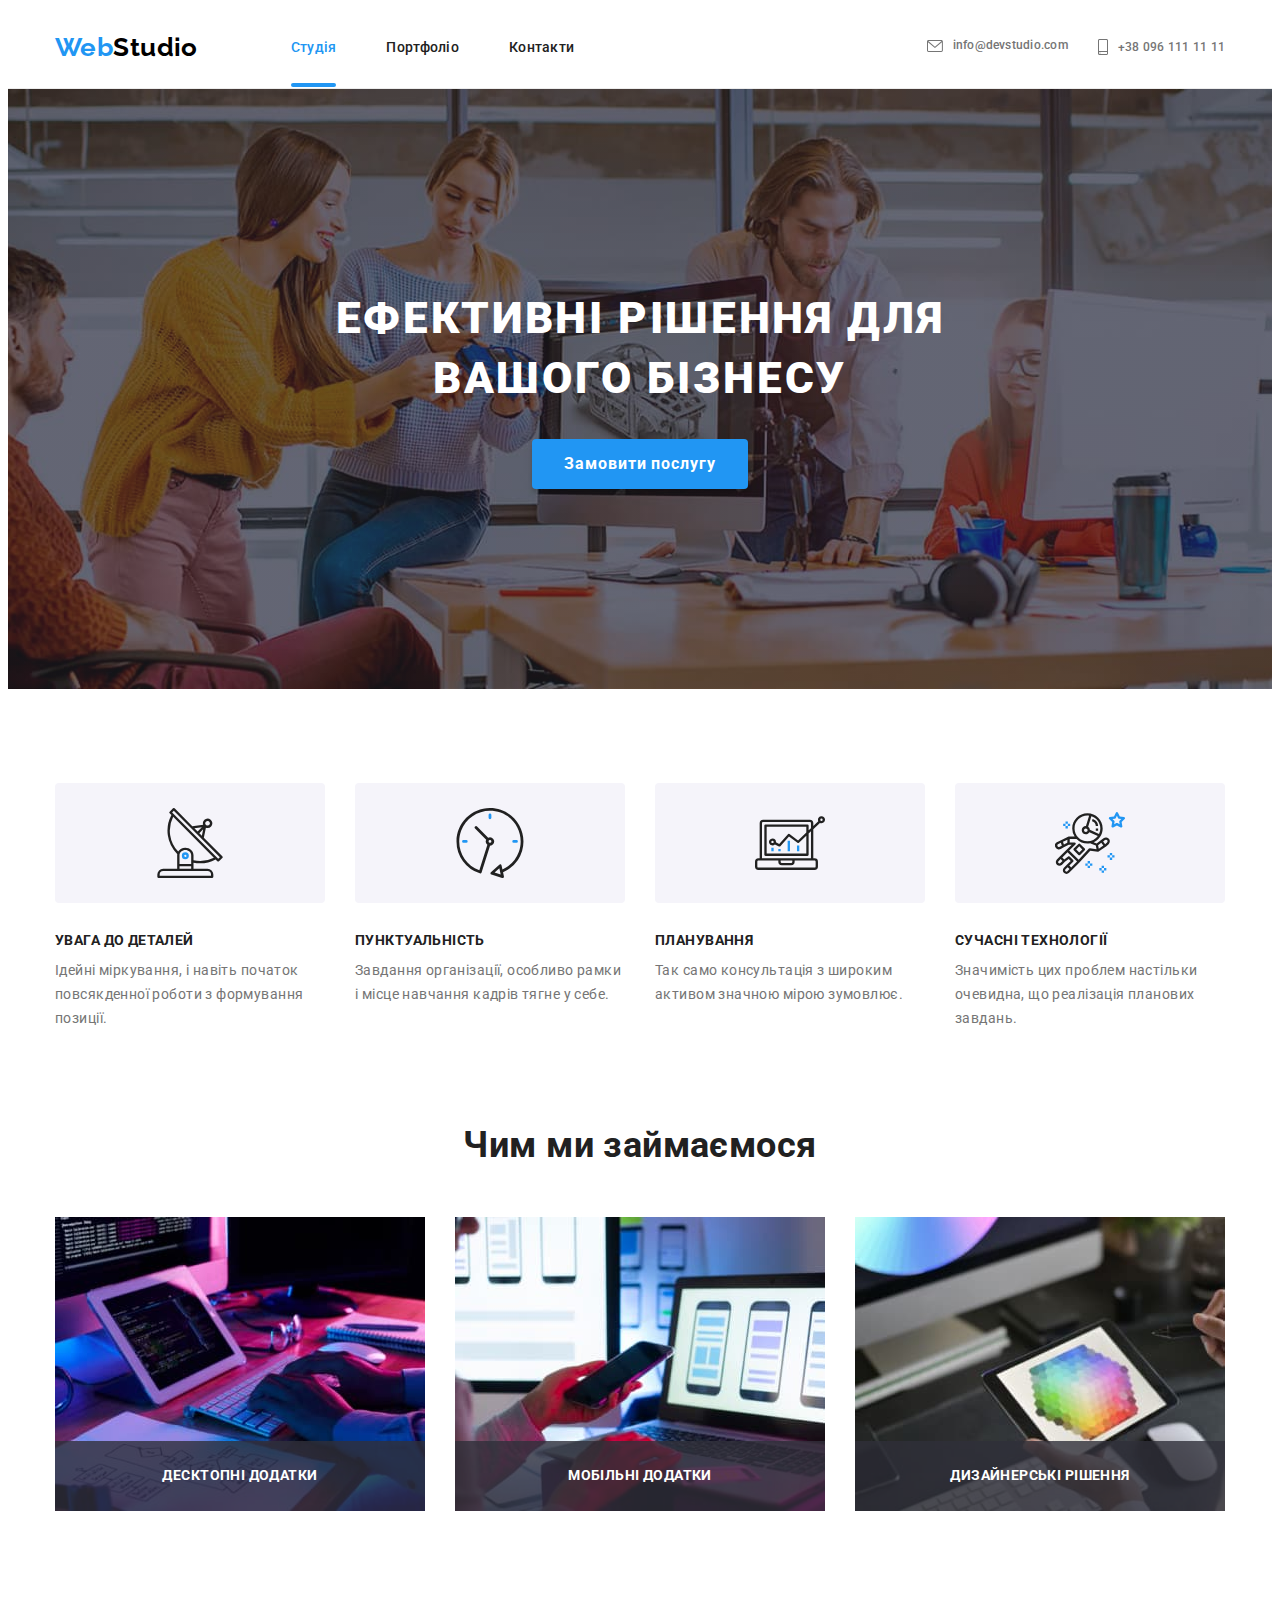
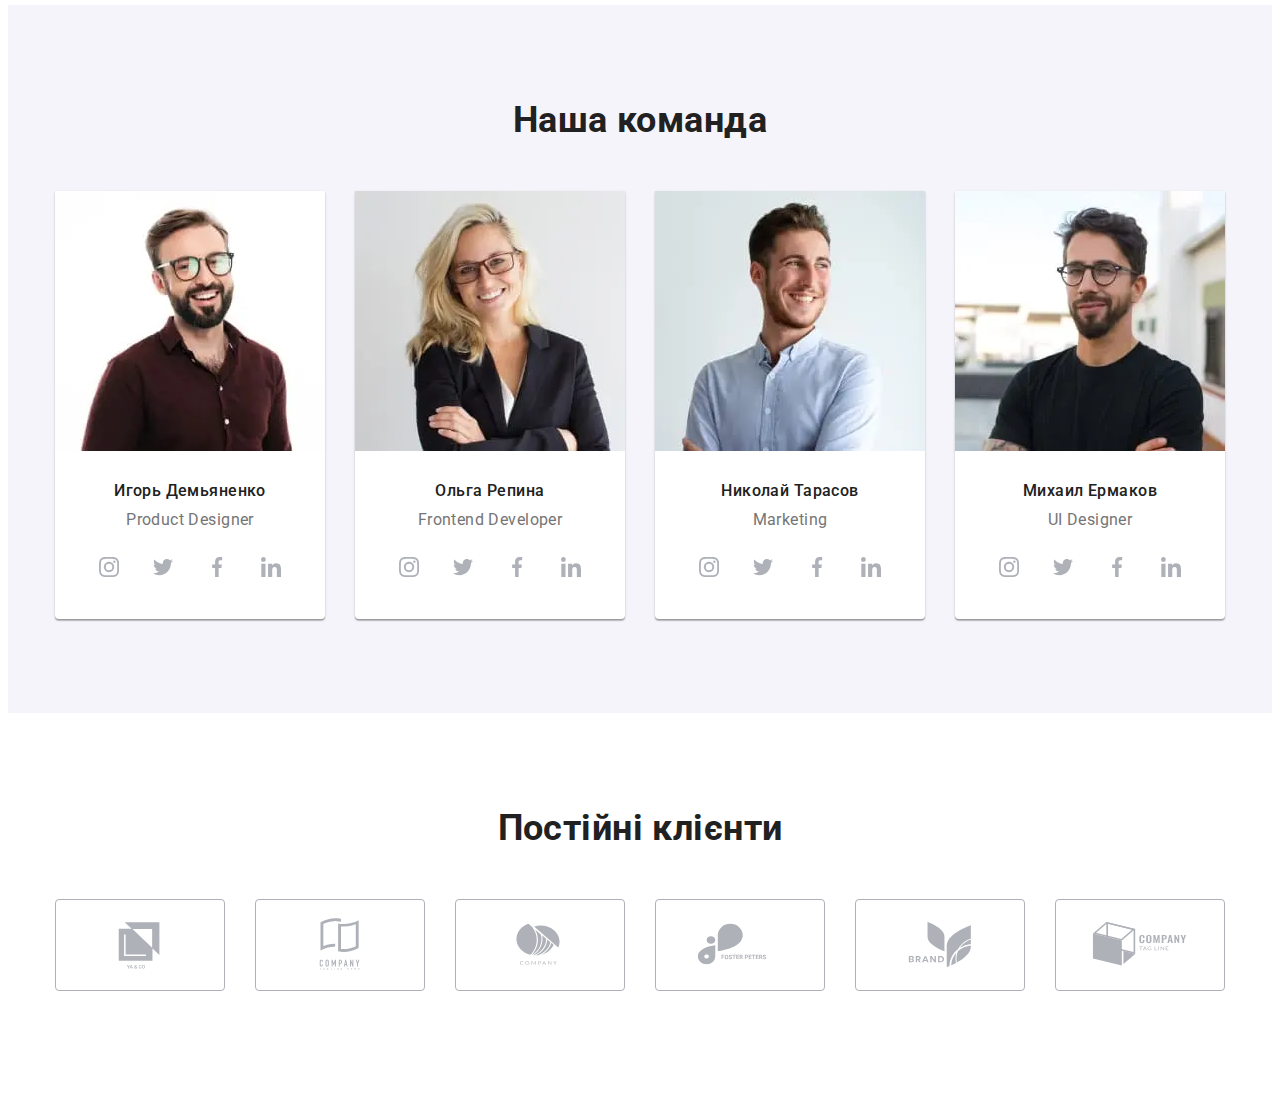
==== commit 53e2388f: "add client-list" ====
--- a/index.html
+++ b/index.html
@@ -562,7 +562,7 @@
       </section>
 
       <!-- Clients -->
-      <!-- <section class="section">
+      <section class="section">
         <div class="container">
           <h2 class="title">Постійні клієнти</h2>
           <ul class="client-list list">
@@ -610,7 +610,7 @@
             </li>
           </ul>
         </div>
-      </section> -->
+      </section>
     </main>
 
     <!-- Footer -->
--- a/css/main.min.css
+++ b/css/main.min.css
@@ -1 +1 @@
-:root{--main-font-family: "Roboto", sans-serif;--secondary-font-family: "Raleway", sans-serif;--main-dark-color: #000000;--main-light-color: #ffffff;--main-color: #757575;--secondary-color: #212121;--accent-color: #2196f3;--address-color: rgba(255, 255, 255, 0.6);--main-background-color: #2f303a;--secondary-background-color: #f5f4fa;--projects-background-color: #eeeeee;--background-button-color: #188ce8;--main-fill-color: #afb1b8}.visually-hidden{position:absolute;white-space:nowrap;width:1px;height:1px;overflow:hidden;border:0;padding:0;clip:rect(0 0 0 0);clip-path:inset(50%);margin:-1px}html{box-sizing:border-box}*,*::after,*::before{box-sizing:inherit}body{font-family:var(--main-font-family),var(--secondary-font-family);font-size:14px;font-weight:400;font-style:normal;color:var(--main-color);letter-spacing:.03em}h1,h2,h3,h4,p{margin:0}ul,ol{margin-top:0;margin-bottom:0;padding-left:0}img{display:block;max-width:100%;height:auto}address{font-style:normal}input{padding:0}.link{text-decoration:none;color:inherit}.list{list-style:none;padding-left:0;margin:0}.section{padding-top:60px;padding-bottom:60px;background-color:var(--main-light-color)}@media screen and (min-width: 1200px){.section{padding-top:94px;padding-bottom:94px}}.container{padding-left:15px;padding-right:15px;margin-left:auto;margin-right:auto}@media screen and (min-width: 480px){.container{width:480px}}@media screen and (min-width: 768px){.container{width:768px}}@media screen and (min-width: 1200px){.container{width:1200px}}@media screen and (max-width: 767px){.mobile-menu{position:fixed;width:100%;height:100%;z-index:100;top:0;left:0;background-color:var(--main-light-color);opacity:0;visibility:hidden;pointer-events:none;transition:opacity 250ms cubic-bezier(0.4, 0, 0.2, 1),visibility 250ms cubic-bezier(0.4, 0, 0.2, 1)}.mobile-menu.is-open{opacity:1;visibility:visible;pointer-events:auto}.mobile-menu__container{position:relative;padding-left:25px;padding-top:48px;padding-bottom:48px}.mobile-menu__close-button{position:absolute;top:10px;right:15px;background-color:rgba(0,0,0,0);border:none;padding:0;line-height:0}.mobile-menu__close-icon{fill:var(--secondary-color);transition:fill 250ms cubic-bezier(0.4, 0, 0.2, 1)}.mobile-menu__close-button:hover .mobile-menu__close-icon,.mobile-menu__close-button:focus .mobile-menu__close-icon{fill:var(--accent-color)}.mobile-menu__nav-list{margin-bottom:306px}.mobile-menu__nav-item:not(:last-child){margin-bottom:32px}.mobile-menu__nav-link{font-weight:500;font-size:40px;line-height:1.18;letter-spacing:.02em;color:var(--secondary-color)}.mobile-menu__nav-link_active{color:var(--accent-color)}.mobile-menu__contact-list{margin-bottom:64px}.mobile-menu__tel{display:block;margin-bottom:32px;font-weight:500;font-size:34px;line-height:1.18;letter-spacing:.02em;color:var(--accent-color)}.mobile-menu__mail{font-weight:500;font-size:24px;line-height:1.17;letter-spacing:.02em}.mobile-menu__social-list{display:flex}.mobile-menu__social-item{display:flex;align-items:center}.mobile-menu__social-item:not(:last-child)::after{content:"";display:block;height:22px;width:1px;background-color:rgba(33,33,33,.2);margin-left:10px;margin-right:10px}.mobile-menu__social-link{font-weight:500;font-size:18px;line-height:1.22;letter-spacing:.02em;color:var(--accent-color)}}@media screen and (min-width: 768px){.mobile-menu{display:none}}.logo{font-family:var(--secondary-font-family);font-weight:700;font-size:24px;line-height:1.17;color:var(--accent-color)}@media screen and (min-width: 1200px){.logo{font-size:26px;line-height:1.19;color:var(--accent-color)}}.title{font-weight:700;color:var(--secondary-color);text-align:center}@media screen and (max-width: 1199px){.title{margin-bottom:30px;font-size:28px;line-height:1.18}}@media screen and (min-width: 1200px){.title{margin-bottom:50px;font-size:36px;line-height:1.17}}.subtitle{font-weight:700;font-size:14px;line-height:1.14;text-transform:uppercase}.subtitle_theme_light{margin-bottom:10px;color:var(--secondary-color)}.subtitle_theme_dark{margin-bottom:20px;color:var(--main-light-color)}.button{border:none;border-radius:4px;background-color:rgba(0,0,0,0);font-family:inherit;font-size:16px;cursor:pointer;font-family:inherit;color:inherit}.social-list{display:flex;justify-content:center;gap:10px}.social-link{display:flex;justify-content:center;align-items:center;width:44px;height:44px;border-radius:50%;background-color:var(--main-light-color);transition:background-color 250ms cubic-bezier(0.4, 0, 0.2, 1)}.social-link:hover,.social-link:focus{background-color:var(--accent-color)}.social-link_theme_dark{background-color:rgba(255,255,255,.1);transition:background-color 250ms cubic-bezier(0.4, 0, 0.2, 1)}.social-link_theme_dark:hover,.social-link_theme_dark:focus{background-color:var(--accent-color)}.social-link__icon{fill:var(--main-fill-color);transition:fill 250ms cubic-bezier(0.4, 0, 0.2, 1)}.social-link:hover .social-link__icon,.social-link:focus .social-link__icon{fill:var(--main-light-color)}.social-link__icon_theme_dark{fill:var(--main-light-color)}.backdrop{position:fixed;top:0;left:0;width:100%;height:100%;background-color:rgba(0,0,0,.2);opacity:1;transition:opacity 250ms cubic-bezier(0.4, 0, 0.2, 1),visibility 250ms cubic-bezier(0.4, 0, 0.2, 1)}.backdrop.is-hidden{opacity:0;visibility:hidden;pointer-events:none}.backdrop.is-hidden .modal{transform:translate(-50%, -50%) scale(1.1);opacity:0}.modal{position:absolute;top:50%;left:50%;padding:40px;transform:translate(-50%, -50%) scale(1);opacity:1;transition:transform 250ms cubic-bezier(0.4, 0, 0.2, 1),opacity 250ms cubic-bezier(0.4, 0, 0.2, 1);min-width:528px;min-height:581px;background-color:var(--main-light-color);box-shadow:0px 1px 3px rgba(0,0,0,.12),0px 1px 1px rgba(0,0,0,.14),0px 2px 1px rgba(0,0,0,.2);border-radius:4px}.close-button{position:absolute;right:8px;top:8px;display:flex;justify-content:center;align-items:center;width:30px;height:30px;padding:0;border-radius:50%;background-color:var(--main-light-color);border:1px solid rgba(0,0,0,.1)}.close-button:hover .close-button-icon,.close-button:focus .close-button-icon{fill:var(--accent-color)}.modal-form{display:flex;flex-direction:column}.modal-description{margin-bottom:12px;font-weight:700;font-size:20px;line-height:1.15;text-align:center;letter-spacing:.03em;color:var(--secondary-color)}.modal-form-field{margin-bottom:10px}.modal-form-field-message{margin-bottom:20px}.modal-form-input-description{display:block;margin-bottom:4px;font-size:12px;line-height:1.17;letter-spacing:.01em;color:var(--main-color)}.modal-form-input-wrapper{position:relative;display:block}.modal-form-input{width:100%;height:40px;padding-left:42px;border:1px solid rgba(33,33,33,.2);border-radius:4px;transition:border 250ms cubic-bezier(0.4, 0, 0.2, 1)}.modal-form-input:focus{border:1px solid var(--accent-color);outline-width:0}.modal-form-icon{position:absolute;top:50%;left:12px;transform:translateY(-50%);fill:var(--secondary-color);transition:fill 250ms cubic-bezier(0.4, 0, 0.2, 1)}.modal-form-input:focus+.modal-form-icon{fill:var(--accent-color)}.modal-form-message{resize:none;width:100%;height:120px;padding:12px 16px;border:1px solid rgba(33,33,33,.2);border-radius:4px;transition:border 250ms cubic-bezier(0.4, 0, 0.2, 1)}.modal-form-message::placeholder{font-size:12px;line-height:1.17;letter-spacing:.01em;color:rgba(117,117,117,.5)}.modal-form-message:focus{border:1px solid var(--accent-color);outline-width:0}.modal-form-checkbox-description{display:flex;align-items:center;align-self:center;margin-bottom:30px}.modal-form-fake-checkbox{position:relative;display:block;width:16px;height:15px;margin-right:8px;background-color:var(--main-light-color);border:2px solid var(--secondary-color);border-radius:2px;cursor:pointer;transition:border 250ms cubic-bezier(0.4, 0, 0.2, 1)}.modal-form-checkbox:focus+.modal-form-checkbox-description>.modal-form-fake-checkbox{border:1px solid var(--accent-color)}.modal-form-checkbox:checked+.modal-form-checkbox-description>.modal-form-fake-checkbox{border:none;background-color:var(--accent-color)}.modal-form-checkbox:focus .modal-form-fake-checkbox{border:2px solid var(--accent-color)}.modal-form-fake-checkbox-icon{position:absolute;top:50%;left:50%;transform:translate(-50%, -50%);opacity:0}.modal-form-checkbox:checked+.modal-form-checkbox-description .modal-form-fake-checkbox-icon{opacity:1}.link-agreement{color:var(--accent-color)}.modal-form-submit{align-self:center;padding:10px 52px;font-weight:700;font-size:16px;line-height:1.88;letter-spacing:.06em;background-color:var(--accent-color);color:var(--main-light-color);box-shadow:0px 4px 4px rgba(0,0,0,.15);border-radius:4px;transition:background-color 250ms cubic-bezier(0.4, 0, 0.2, 1)}.modal-form-submit:hover,.modal-form-submit:focus{background-color:var(--background-button-color)}.header{background-color:var(--main-light-color);border-bottom:1px solid #ececec}.header__container{display:flex;align-items:center}.logo__text{color:var(--secondary-color)}.logo__text--inverse{color:var(--main-light-color)}@media screen and (max-width: 767px){.header{padding-top:10px;padding-bottom:10px}.header__container{justify-content:space-between}.nav-list{display:none}.contact-list{display:none}.mobile-menu-open{background-color:rgba(0,0,0,0);border:none;padding:0;line-height:0}.mobile-menu-open__icon{fill:var(--secondary-color)}}@media screen and (min-width: 768px){.header{padding-top:21px;padding-bottom:21px}.page-nav{display:flex;align-items:center}.header__logo{margin-right:88px}.nav-list{display:flex}.nav-list__item:not(:last-child){margin-right:50px}.nav-list__link{position:relative;padding-top:32px;padding-bottom:32px;font-weight:500;line-height:1.14;letter-spacing:.02em;color:var(--secondary-color);transition:color 250ms cubic-bezier(0.4, 0, 0.2, 1)}.nav-list__link:hover,.nav-list__link:focus{color:var(--accent-color)}.nav-list__link_active{color:var(--accent-color)}.nav-list__link_active::after{position:absolute;bottom:0;display:block;cursor:pointer;content:"";width:100%;height:4px;background-color:currentColor;border-radius:2px}.contact-list{margin-left:auto}.contact-list__item:not(:last-child){margin-bottom:10px}.contact-list__link{display:flex;align-items:center;font-weight:500;font-size:12px;line-height:1.17;letter-spacing:.02em;color:var(--main-color);transition:color 250ms cubic-bezier(0.4, 0, 0.2, 1)}.contact-list__link:hover,.contact-list__link:focus{color:var(--accent-color)}.contact-list__icon{margin-right:8px;fill:currentColor}.mobile-menu-open{display:none}}@media screen and (min-width: 1200px){.header{padding-top:24px;padding-bottom:25px}.header__logo{margin-right:93px}.logo__text{color:var(--main-dark-color)}.contact-list{display:flex}.contact-list__item:not(:last-child){margin-right:30px;margin-bottom:0}.contact-list__link{line-height:1.14}.contact-list__icon{margin-right:10px}}.hero{padding:118px 0;margin:0 auto;text-align:center;background-color:#c4c4c4;background-repeat:no-repeat;background-size:cover;background-position:center}.hero__title{margin-left:auto;margin-right:auto;margin-bottom:30px;width:360px;font-weight:900;font-size:26px;line-height:1.62;letter-spacing:.06em;text-transform:uppercase;color:var(--main-light-color)}.hero__button{padding:10px 24px;font-weight:700;font-size:16px;line-height:1.88;letter-spacing:.06em;background-color:var(--accent-color);color:var(--main-light-color);box-shadow:0px 4px 4px rgba(0,0,0,.15);transition:background-color 250ms cubic-bezier(0.4, 0, 0.2, 1)}.hero__button:hover,.hero__button:focus{background-color:var(--background-button-color)}@media screen and (max-width: 767px){.hero{max-width:100%;background-image:linear-gradient(to right, rgba(47, 48, 58, 0.4), rgba(47, 48, 58, 0.4)),url(../../images/mobile/hero/hero-480/hero-480.jpg)}}@media screen and (max-width: 767px)and (min-device-pixel-ratio: 2),screen and (max-width: 767px)and (min-resolution: 192dpi),screen and (max-width: 767px)and (min-resolution: 2dppx){.hero{background-image:linear-gradient(to right, rgba(47, 48, 58, 0.4), rgba(47, 48, 58, 0.4)),url(../../images/mobile/hero/hero-480/hero-480@2x.jpg)}}@media screen and (min-width: 768px){.hero{max-width:100%;background-image:linear-gradient(to right, rgba(47, 48, 58, 0.4), rgba(47, 48, 58, 0.4)),url(../../images/tablet/hero/hero-768.jpg)}}@media screen and (min-width: 768px)and (min-device-pixel-ratio: 2),screen and (min-width: 768px)and (min-resolution: 192dpi),screen and (min-width: 768px)and (min-resolution: 2dppx){.hero{background-image:linear-gradient(to right, rgba(47, 48, 58, 0.4), rgba(47, 48, 58, 0.4)),url(../../images/tablet/hero/hero-768@2x.jpg)}}@media screen and (min-width: 1200px){.hero{max-width:1600px;padding:200px 0;background-image:linear-gradient(to right, rgba(47, 48, 58, 0.4), rgba(47, 48, 58, 0.4)),url(../../images/desktop/hero/hero-1600.jpg)}}@media screen and (min-width: 1200px)and (min-device-pixel-ratio: 2),screen and (min-width: 1200px)and (min-resolution: 192dpi),screen and (min-width: 1200px)and (min-resolution: 2dppx){.hero{background-image:linear-gradient(to right, rgba(47, 48, 58, 0.4), rgba(47, 48, 58, 0.4)),url(../../images/desktop/hero/hero-1600@2x.jpg)}}@media screen and (min-width: 1200px){.hero__title{width:696px;font-size:44px;line-height:1.36}}@media screen and (min-width: 1200px){.hero__button{padding:10px 32px}}.features-list__icon{display:flex;justify-content:center;align-items:center;height:120px;margin-bottom:30px;border-radius:4px;background-color:var(--secondary-background-color)}.features-list__description{line-height:1.71}@media screen and (max-width: 767px){.features-list__subtitle{text-align:center}.features-list__item:not(:last-child){margin-bottom:30px}}@media screen and (max-width: 1199px){.features-list__item:nth-child(-n+2){margin-bottom:30px}}@media screen and (min-width: 768px){.features-list{display:flex;flex-wrap:wrap}.features-list__item{flex-basis:calc((100% - 30px)/2)}.features-list__item:not(:nth-child(even)){margin-right:30px}}@media screen and (min-width: 1200px){.features-list__item{flex-basis:calc((100% - 90px)/4)}.features-list__item:not(:last-child){margin-right:30px}}@media screen and (max-width: 1199px){.works-section{display:none}}@media screen and (min-width: 1200px){.works-section{padding-top:0}.works-list{display:flex}.works-list__item{position:relative;flex-basis:calc((100% - 60px)/3)}.works-list__item:not(:last-child){margin-right:30px}.works-list__subtitle{position:absolute;bottom:0;display:flex;justify-content:center;align-items:center;margin-bottom:0;min-width:370px;min-height:70px;background:rgba(47,48,58,.8)}}.team{background-color:var(--secondary-background-color)}.team-members-list__item{background-color:var(--main-light-color);box-shadow:0px 1px 3px rgba(0,0,0,.12),0px 1px 1px rgba(0,0,0,.14),0px 2px 1px rgba(0,0,0,.2);border-radius:0px 0px 4px 4px}.team-members-list__card-content-wrapper{padding-top:30px;text-align:center}.team-members-list__name{margin-bottom:10px;font-weight:500;font-size:16px;line-height:1.19;color:var(--secondary-color)}.team-members-list__position{margin-bottom:16px;font-size:16px;line-height:1.19;color:var(--main-color)}@media screen and (max-width: 767px){.team-members-list__item:not(:last-child){margin-bottom:30px}}@media screen and (min-width: 768px){.team-members-list{display:flex;flex-wrap:wrap}.team-members-list__item{flex-basis:calc((100% - 30px)/2)}.team-members-list__item:not(:nth-child(even)){margin-right:30px}}@media screen and (max-width: 1199px){.team-members-list__item:nth-child(-n+2){margin-bottom:30px}.team-members-list__card-content-wrapper{padding-bottom:24px}}@media screen and (min-width: 1200px){.team-members-list__item{flex-basis:calc((100% - 90px)/4)}.team-members-list__item:not(:last-child){margin-right:30px}.team-members-list__card-content-wrapper{padding-bottom:30px}}.client-list{display:flex;justify-content:space-between}.client-list__link{width:170px;height:92px;display:flex;align-items:center;justify-content:center;border:1px solid var(--main-fill-color);border-radius:4px;transition:border 250ms cubic-bezier(0.4, 0, 0.2, 1)}.client-list__link:hover,.client-list__link:focus{border:1px solid var(--accent-color)}.client-list__icon{fill:var(--main-fill-color);transition:fill 250ms cubic-bezier(0.4, 0, 0.2, 1)}.client-list__link:hover .client-list__icon,.client-list__link:focus .client-list__icon{fill:var(--accent-color)}.footer{padding-top:60px;padding-bottom:60px;background-color:var(--main-background-color)}.footer__container{display:flex;align-items:baseline;justify-content:space-between}.footer__logo{display:block;margin-bottom:20px}.address-list__item:not(:last-child){margin-bottom:9px}.address-list__link{line-height:1.71}.footer-address{color:var(--main-light-color)}.address{color:var(--address-color);transition:color 250ms cubic-bezier(0.4, 0, 0.2, 1)}.address:hover,.address:focus{color:var(--accent-color)}.footer-form{display:flex}.footer-form__field{margin-right:12px}.footer-form__input{width:358px;height:50px;padding:15px 16px;color:var(--main-light-color);background-color:rgba(0,0,0,0);border:1px solid rgba(255,255,255,.3);filter:drop-shadow(0px 4px 4px rgba(0, 0, 0, 0.15));border-radius:4px}.footer-form__input::placeholder{font-size:16px;line-height:1.25;letter-spacing:.03em;color:rgba(255,255,255,.6)}.footer-form__button{display:flex;align-items:center;justify-content:center;padding:10px 28px;font-weight:700;line-height:1.88;letter-spacing:.06em;background-color:var(--accent-color);color:var(--main-light-color);box-shadow:0px 4px 4px rgba(0,0,0,.15);transition:background-color 250ms cubic-bezier(0.4, 0, 0.2, 1)}.footer-form__button:hover,.footer-form__button:focus{background-color:var(--background-button-color)}.button__icon{margin-left:10px;fill:var(--main-light-color)}.our-projects{padding-top:94px;padding-bottom:94px}.button-list{display:flex;justify-content:center;margin-bottom:50px}.button-item{padding:6px 22px;font-weight:500;line-height:1.6;letter-spacing:.03em;color:var(--secondary-color);background-color:var(--secondary-background-color);transition:background-color 250ms cubic-bezier(0.4, 0, 0.2, 1),color 250ms cubic-bezier(0.4, 0, 0.2, 1),box-shadow 250ms cubic-bezier(0.4, 0, 0.2, 1)}.button-item:hover,.button-item:focus{background-color:var(--accent-color);color:var(--main-light-color);box-shadow:0px 3px 1px rgba(0,0,0,.1),0px 1px 2px rgba(0,0,0,.08),0px 2px 2px rgba(0,0,0,.12)}.button-list>.item:not(:last-child){margin-right:8px}.projects-list{display:flex;flex-wrap:wrap;gap:30px;background-color:var(--main-light-color)}.projects-item{flex-basis:calc((100% - 60px)/3);background-color:var(--main-light-color)}.projects-link{position:relative;display:block;transition:box-shadow 250ms cubic-bezier(0.4, 0, 0.2, 1)}.projects-link:hover,.projects-link:focus{box-shadow:0px 1px 1px rgba(0,0,0,.12),0px 4px 4px rgba(0,0,0,.06),1px 4px 6px rgba(0,0,0,.16)}.overlay{position:relative;overflow:hidden}.projects-description{position:absolute;top:0;left:0;height:100%;width:100%;transform:translate(0, 100%);padding:63px 24px;font-size:18px;line-height:1.56;color:var(--main-light-color);background-color:rgba(33,150,243,.9);transition:transform 250ms cubic-bezier(0.4, 0, 0.2, 1)}.projects-link:hover .projects-description,.projects-link:focus .projects-description{transform:translate(0, 0)}.projects-card-content{padding-top:20px;padding-bottom:20px;padding-left:24px;border-left:1px solid var(--projects-background-color);border-right:1px solid var(--projects-background-color);border-bottom:1px solid var(--projects-background-color)}.projects-title{margin-bottom:4px;font-weight:700;font-size:18px;line-height:2;letter-spacing:.06em;color:var(--secondary-color)}.projects-subtitle{font-size:16px;line-height:1.88}/*# sourceMappingURL=main.min.css.map */+:root{--main-font-family: "Roboto", sans-serif;--secondary-font-family: "Raleway", sans-serif;--main-dark-color: #000000;--main-light-color: #ffffff;--main-color: #757575;--secondary-color: #212121;--accent-color: #2196f3;--address-color: rgba(255, 255, 255, 0.6);--main-background-color: #2f303a;--secondary-background-color: #f5f4fa;--projects-background-color: #eeeeee;--background-button-color: #188ce8;--main-fill-color: #afb1b8}.visually-hidden{position:absolute;white-space:nowrap;width:1px;height:1px;overflow:hidden;border:0;padding:0;clip:rect(0 0 0 0);clip-path:inset(50%);margin:-1px}html{box-sizing:border-box}*,*::after,*::before{box-sizing:inherit}body{font-family:var(--main-font-family),var(--secondary-font-family);font-size:14px;font-weight:400;font-style:normal;color:var(--main-color);letter-spacing:.03em}h1,h2,h3,h4,p{margin:0}ul,ol{margin-top:0;margin-bottom:0;padding-left:0}img{display:block;max-width:100%;height:auto}address{font-style:normal}input{padding:0}.link{text-decoration:none;color:inherit}.list{list-style:none;padding-left:0;margin:0}.section{padding-top:60px;padding-bottom:60px;background-color:var(--main-light-color)}@media screen and (min-width: 1200px){.section{padding-top:94px;padding-bottom:94px}}.container{padding-left:15px;padding-right:15px;margin-left:auto;margin-right:auto}@media screen and (min-width: 480px){.container{width:480px}}@media screen and (min-width: 768px){.container{width:768px}}@media screen and (min-width: 1200px){.container{width:1200px}}@media screen and (max-width: 767px){.mobile-menu{position:fixed;width:100%;height:100%;z-index:100;top:0;left:0;background-color:var(--main-light-color);opacity:0;visibility:hidden;pointer-events:none;transition:opacity 250ms cubic-bezier(0.4, 0, 0.2, 1),visibility 250ms cubic-bezier(0.4, 0, 0.2, 1)}.mobile-menu.is-open{opacity:1;visibility:visible;pointer-events:auto}.mobile-menu__container{position:relative;padding-left:25px;padding-top:48px;padding-bottom:48px}.mobile-menu__close-button{position:absolute;top:10px;right:15px;background-color:rgba(0,0,0,0);border:none;padding:0;line-height:0}.mobile-menu__close-icon{fill:var(--secondary-color);transition:fill 250ms cubic-bezier(0.4, 0, 0.2, 1)}.mobile-menu__close-button:hover .mobile-menu__close-icon,.mobile-menu__close-button:focus .mobile-menu__close-icon{fill:var(--accent-color)}.mobile-menu__nav-list{margin-bottom:306px}.mobile-menu__nav-item:not(:last-child){margin-bottom:32px}.mobile-menu__nav-link{font-weight:500;font-size:40px;line-height:1.18;letter-spacing:.02em;color:var(--secondary-color)}.mobile-menu__nav-link_active{color:var(--accent-color)}.mobile-menu__contact-list{margin-bottom:64px}.mobile-menu__tel{display:block;margin-bottom:32px;font-weight:500;font-size:34px;line-height:1.18;letter-spacing:.02em;color:var(--accent-color)}.mobile-menu__mail{font-weight:500;font-size:24px;line-height:1.17;letter-spacing:.02em}.mobile-menu__social-list{display:flex}.mobile-menu__social-item{display:flex;align-items:center}.mobile-menu__social-item:not(:last-child)::after{content:"";display:block;height:22px;width:1px;background-color:rgba(33,33,33,.2);margin-left:10px;margin-right:10px}.mobile-menu__social-link{font-weight:500;font-size:18px;line-height:1.22;letter-spacing:.02em;color:var(--accent-color)}}@media screen and (min-width: 768px){.mobile-menu{display:none}}.logo{font-family:var(--secondary-font-family);font-weight:700;font-size:24px;line-height:1.17;color:var(--accent-color)}@media screen and (min-width: 1200px){.logo{font-size:26px;line-height:1.19;color:var(--accent-color)}}.title{font-weight:700;color:var(--secondary-color);text-align:center}@media screen and (max-width: 1199px){.title{margin-bottom:30px;font-size:28px;line-height:1.18}}@media screen and (min-width: 1200px){.title{margin-bottom:50px;font-size:36px;line-height:1.17}}.subtitle{font-weight:700;font-size:14px;line-height:1.14;text-transform:uppercase}.subtitle_theme_light{margin-bottom:10px;color:var(--secondary-color)}.subtitle_theme_dark{margin-bottom:20px;color:var(--main-light-color)}.button{border:none;border-radius:4px;background-color:rgba(0,0,0,0);font-family:inherit;font-size:16px;cursor:pointer;font-family:inherit;color:inherit}.social-list{display:flex;justify-content:center;gap:10px}.social-link{display:flex;justify-content:center;align-items:center;width:44px;height:44px;border-radius:50%;background-color:var(--main-light-color);transition:background-color 250ms cubic-bezier(0.4, 0, 0.2, 1)}.social-link:hover,.social-link:focus{background-color:var(--accent-color)}.social-link_theme_dark{background-color:rgba(255,255,255,.1);transition:background-color 250ms cubic-bezier(0.4, 0, 0.2, 1)}.social-link_theme_dark:hover,.social-link_theme_dark:focus{background-color:var(--accent-color)}.social-link__icon{fill:var(--main-fill-color);transition:fill 250ms cubic-bezier(0.4, 0, 0.2, 1)}.social-link:hover .social-link__icon,.social-link:focus .social-link__icon{fill:var(--main-light-color)}.social-link__icon_theme_dark{fill:var(--main-light-color)}.backdrop{position:fixed;top:0;left:0;width:100%;height:100%;background-color:rgba(0,0,0,.2);opacity:1;transition:opacity 250ms cubic-bezier(0.4, 0, 0.2, 1),visibility 250ms cubic-bezier(0.4, 0, 0.2, 1)}.backdrop.is-hidden{opacity:0;visibility:hidden;pointer-events:none}.backdrop.is-hidden .modal{transform:translate(-50%, -50%) scale(1.1);opacity:0}.modal{position:absolute;top:50%;left:50%;padding:40px;transform:translate(-50%, -50%) scale(1);opacity:1;transition:transform 250ms cubic-bezier(0.4, 0, 0.2, 1),opacity 250ms cubic-bezier(0.4, 0, 0.2, 1);min-width:528px;min-height:581px;background-color:var(--main-light-color);box-shadow:0px 1px 3px rgba(0,0,0,.12),0px 1px 1px rgba(0,0,0,.14),0px 2px 1px rgba(0,0,0,.2);border-radius:4px}.close-button{position:absolute;right:8px;top:8px;display:flex;justify-content:center;align-items:center;width:30px;height:30px;padding:0;border-radius:50%;background-color:var(--main-light-color);border:1px solid rgba(0,0,0,.1)}.close-button:hover .close-button-icon,.close-button:focus .close-button-icon{fill:var(--accent-color)}.modal-form{display:flex;flex-direction:column}.modal-description{margin-bottom:12px;font-weight:700;font-size:20px;line-height:1.15;text-align:center;letter-spacing:.03em;color:var(--secondary-color)}.modal-form-field{margin-bottom:10px}.modal-form-field-message{margin-bottom:20px}.modal-form-input-description{display:block;margin-bottom:4px;font-size:12px;line-height:1.17;letter-spacing:.01em;color:var(--main-color)}.modal-form-input-wrapper{position:relative;display:block}.modal-form-input{width:100%;height:40px;padding-left:42px;border:1px solid rgba(33,33,33,.2);border-radius:4px;transition:border 250ms cubic-bezier(0.4, 0, 0.2, 1)}.modal-form-input:focus{border:1px solid var(--accent-color);outline-width:0}.modal-form-icon{position:absolute;top:50%;left:12px;transform:translateY(-50%);fill:var(--secondary-color);transition:fill 250ms cubic-bezier(0.4, 0, 0.2, 1)}.modal-form-input:focus+.modal-form-icon{fill:var(--accent-color)}.modal-form-message{resize:none;width:100%;height:120px;padding:12px 16px;border:1px solid rgba(33,33,33,.2);border-radius:4px;transition:border 250ms cubic-bezier(0.4, 0, 0.2, 1)}.modal-form-message::placeholder{font-size:12px;line-height:1.17;letter-spacing:.01em;color:rgba(117,117,117,.5)}.modal-form-message:focus{border:1px solid var(--accent-color);outline-width:0}.modal-form-checkbox-description{display:flex;align-items:center;align-self:center;margin-bottom:30px}.modal-form-fake-checkbox{position:relative;display:block;width:16px;height:15px;margin-right:8px;background-color:var(--main-light-color);border:2px solid var(--secondary-color);border-radius:2px;cursor:pointer;transition:border 250ms cubic-bezier(0.4, 0, 0.2, 1)}.modal-form-checkbox:focus+.modal-form-checkbox-description>.modal-form-fake-checkbox{border:1px solid var(--accent-color)}.modal-form-checkbox:checked+.modal-form-checkbox-description>.modal-form-fake-checkbox{border:none;background-color:var(--accent-color)}.modal-form-checkbox:focus .modal-form-fake-checkbox{border:2px solid var(--accent-color)}.modal-form-fake-checkbox-icon{position:absolute;top:50%;left:50%;transform:translate(-50%, -50%);opacity:0}.modal-form-checkbox:checked+.modal-form-checkbox-description .modal-form-fake-checkbox-icon{opacity:1}.link-agreement{color:var(--accent-color)}.modal-form-submit{align-self:center;padding:10px 52px;font-weight:700;font-size:16px;line-height:1.88;letter-spacing:.06em;background-color:var(--accent-color);color:var(--main-light-color);box-shadow:0px 4px 4px rgba(0,0,0,.15);border-radius:4px;transition:background-color 250ms cubic-bezier(0.4, 0, 0.2, 1)}.modal-form-submit:hover,.modal-form-submit:focus{background-color:var(--background-button-color)}.header{background-color:var(--main-light-color);border-bottom:1px solid #ececec}.header__container{display:flex;align-items:center}.logo__text{color:var(--secondary-color)}.logo__text--inverse{color:var(--main-light-color)}@media screen and (max-width: 767px){.header{padding-top:10px;padding-bottom:10px}.header__container{justify-content:space-between}.nav-list{display:none}.contact-list{display:none}.mobile-menu-open{background-color:rgba(0,0,0,0);border:none;padding:0;line-height:0}.mobile-menu-open__icon{fill:var(--secondary-color)}}@media screen and (min-width: 768px){.header{padding-top:21px;padding-bottom:21px}.page-nav{display:flex;align-items:center}.header__logo{margin-right:88px}.nav-list{display:flex}.nav-list__item:not(:last-child){margin-right:50px}.nav-list__link{position:relative;padding-top:32px;padding-bottom:32px;font-weight:500;line-height:1.14;letter-spacing:.02em;color:var(--secondary-color);transition:color 250ms cubic-bezier(0.4, 0, 0.2, 1)}.nav-list__link:hover,.nav-list__link:focus{color:var(--accent-color)}.nav-list__link_active{color:var(--accent-color)}.nav-list__link_active::after{position:absolute;bottom:0;display:block;cursor:pointer;content:"";width:100%;height:4px;background-color:currentColor;border-radius:2px}.contact-list{margin-left:auto}.contact-list__item:not(:last-child){margin-bottom:10px}.contact-list__link{display:flex;align-items:center;font-weight:500;font-size:12px;line-height:1.17;letter-spacing:.02em;color:var(--main-color);transition:color 250ms cubic-bezier(0.4, 0, 0.2, 1)}.contact-list__link:hover,.contact-list__link:focus{color:var(--accent-color)}.contact-list__icon{margin-right:8px;fill:currentColor}.mobile-menu-open{display:none}}@media screen and (min-width: 1200px){.header{padding-top:24px;padding-bottom:25px}.header__logo{margin-right:93px}.logo__text{color:var(--main-dark-color)}.contact-list{display:flex}.contact-list__item:not(:last-child){margin-right:30px;margin-bottom:0}.contact-list__link{line-height:1.14}.contact-list__icon{margin-right:10px}}.hero{padding:118px 0;margin:0 auto;text-align:center;background-color:#c4c4c4;background-repeat:no-repeat;background-size:cover;background-position:center}.hero__title{margin-left:auto;margin-right:auto;margin-bottom:30px;width:360px;font-weight:900;font-size:26px;line-height:1.62;letter-spacing:.06em;text-transform:uppercase;color:var(--main-light-color)}.hero__button{padding:10px 24px;font-weight:700;font-size:16px;line-height:1.88;letter-spacing:.06em;background-color:var(--accent-color);color:var(--main-light-color);box-shadow:0px 4px 4px rgba(0,0,0,.15);transition:background-color 250ms cubic-bezier(0.4, 0, 0.2, 1)}.hero__button:hover,.hero__button:focus{background-color:var(--background-button-color)}@media screen and (max-width: 767px){.hero{max-width:100%;background-image:linear-gradient(to right, rgba(47, 48, 58, 0.4), rgba(47, 48, 58, 0.4)),url(../../images/mobile/hero/hero-480/hero-480.jpg)}}@media screen and (max-width: 767px)and (min-device-pixel-ratio: 2),screen and (max-width: 767px)and (min-resolution: 192dpi),screen and (max-width: 767px)and (min-resolution: 2dppx){.hero{background-image:linear-gradient(to right, rgba(47, 48, 58, 0.4), rgba(47, 48, 58, 0.4)),url(../../images/mobile/hero/hero-480/hero-480@2x.jpg)}}@media screen and (min-width: 768px){.hero{max-width:100%;background-image:linear-gradient(to right, rgba(47, 48, 58, 0.4), rgba(47, 48, 58, 0.4)),url(../../images/tablet/hero/hero-768.jpg)}}@media screen and (min-width: 768px)and (min-device-pixel-ratio: 2),screen and (min-width: 768px)and (min-resolution: 192dpi),screen and (min-width: 768px)and (min-resolution: 2dppx){.hero{background-image:linear-gradient(to right, rgba(47, 48, 58, 0.4), rgba(47, 48, 58, 0.4)),url(../../images/tablet/hero/hero-768@2x.jpg)}}@media screen and (min-width: 1200px){.hero{max-width:1600px;padding:200px 0;background-image:linear-gradient(to right, rgba(47, 48, 58, 0.4), rgba(47, 48, 58, 0.4)),url(../../images/desktop/hero/hero-1600.jpg)}}@media screen and (min-width: 1200px)and (min-device-pixel-ratio: 2),screen and (min-width: 1200px)and (min-resolution: 192dpi),screen and (min-width: 1200px)and (min-resolution: 2dppx){.hero{background-image:linear-gradient(to right, rgba(47, 48, 58, 0.4), rgba(47, 48, 58, 0.4)),url(../../images/desktop/hero/hero-1600@2x.jpg)}}@media screen and (min-width: 1200px){.hero__title{width:696px;font-size:44px;line-height:1.36}}@media screen and (min-width: 1200px){.hero__button{padding:10px 32px}}.features-list__icon{display:flex;justify-content:center;align-items:center;height:120px;margin-bottom:30px;border-radius:4px;background-color:var(--secondary-background-color)}.features-list__description{line-height:1.71}@media screen and (max-width: 767px){.features-list__subtitle{text-align:center}.features-list__item:not(:last-child){margin-bottom:30px}}@media screen and (max-width: 1199px){.features-list__item:nth-child(-n+2){margin-bottom:30px}}@media screen and (min-width: 768px){.features-list{display:flex;flex-wrap:wrap}.features-list__item{flex-basis:calc((100% - 30px)/2)}.features-list__item:not(:nth-child(even)){margin-right:30px}}@media screen and (min-width: 1200px){.features-list__item{flex-basis:calc((100% - 90px)/4)}.features-list__item:not(:last-child){margin-right:30px}}@media screen and (max-width: 1199px){.works-section{display:none}}@media screen and (min-width: 1200px){.works-section{padding-top:0}.works-list{display:flex}.works-list__item{position:relative;flex-basis:calc((100% - 60px)/3)}.works-list__item:not(:last-child){margin-right:30px}.works-list__subtitle{position:absolute;bottom:0;display:flex;justify-content:center;align-items:center;margin-bottom:0;min-width:370px;min-height:70px;background:rgba(47,48,58,.8)}}.team{background-color:var(--secondary-background-color)}.team-members-list__item{background-color:var(--main-light-color);box-shadow:0px 1px 3px rgba(0,0,0,.12),0px 1px 1px rgba(0,0,0,.14),0px 2px 1px rgba(0,0,0,.2);border-radius:0px 0px 4px 4px}.team-members-list__card-content-wrapper{padding-top:30px;text-align:center}.team-members-list__name{margin-bottom:10px;font-weight:500;font-size:16px;line-height:1.19;color:var(--secondary-color)}.team-members-list__position{margin-bottom:16px;font-size:16px;line-height:1.19;color:var(--main-color)}@media screen and (max-width: 767px){.team-members-list__item:not(:last-child){margin-bottom:30px}}@media screen and (min-width: 768px){.team-members-list{display:flex;flex-wrap:wrap}.team-members-list__item{flex-basis:calc((100% - 30px)/2)}.team-members-list__item:not(:nth-child(even)){margin-right:30px}}@media screen and (max-width: 1199px){.team-members-list__item:nth-child(-n+2){margin-bottom:30px}.team-members-list__card-content-wrapper{padding-bottom:24px}}@media screen and (min-width: 1200px){.team-members-list__item{flex-basis:calc((100% - 90px)/4)}.team-members-list__item:not(:last-child){margin-right:30px}.team-members-list__card-content-wrapper{padding-bottom:30px}}.client-list{display:flex;flex-wrap:wrap;gap:30px}.client-list__link{height:92px;display:flex;align-items:center;justify-content:center;border:1px solid var(--main-fill-color);border-radius:4px;transition:border 250ms cubic-bezier(0.4, 0, 0.2, 1)}.client-list__link:hover,.client-list__link:focus{border:1px solid var(--accent-color)}.client-list__icon{fill:var(--main-fill-color);transition:fill 250ms cubic-bezier(0.4, 0, 0.2, 1)}.client-list__link:hover .client-list__icon,.client-list__link:focus .client-list__icon{fill:var(--accent-color)}@media screen and (max-width: 767px){.client-list__link{width:210px}}@media screen and (min-width: 768px){.client-list__link{width:226px}}@media screen and (min-width: 1200px){.client-list__link{width:170px}}.footer{padding-top:60px;padding-bottom:60px;background-color:var(--main-background-color)}.footer__container{display:flex;align-items:baseline;justify-content:space-between}.footer__logo{display:block;margin-bottom:20px}.address-list__item:not(:last-child){margin-bottom:9px}.address-list__link{line-height:1.71}.footer-address{color:var(--main-light-color)}.address{color:var(--address-color);transition:color 250ms cubic-bezier(0.4, 0, 0.2, 1)}.address:hover,.address:focus{color:var(--accent-color)}.footer-form{display:flex}.footer-form__field{margin-right:12px}.footer-form__input{width:358px;height:50px;padding:15px 16px;color:var(--main-light-color);background-color:rgba(0,0,0,0);border:1px solid rgba(255,255,255,.3);filter:drop-shadow(0px 4px 4px rgba(0, 0, 0, 0.15));border-radius:4px}.footer-form__input::placeholder{font-size:16px;line-height:1.25;letter-spacing:.03em;color:rgba(255,255,255,.6)}.footer-form__button{display:flex;align-items:center;justify-content:center;padding:10px 28px;font-weight:700;line-height:1.88;letter-spacing:.06em;background-color:var(--accent-color);color:var(--main-light-color);box-shadow:0px 4px 4px rgba(0,0,0,.15);transition:background-color 250ms cubic-bezier(0.4, 0, 0.2, 1)}.footer-form__button:hover,.footer-form__button:focus{background-color:var(--background-button-color)}.button__icon{margin-left:10px;fill:var(--main-light-color)}.our-projects{padding-top:94px;padding-bottom:94px}.button-list{display:flex;justify-content:center;margin-bottom:50px}.button-item{padding:6px 22px;font-weight:500;line-height:1.6;letter-spacing:.03em;color:var(--secondary-color);background-color:var(--secondary-background-color);transition:background-color 250ms cubic-bezier(0.4, 0, 0.2, 1),color 250ms cubic-bezier(0.4, 0, 0.2, 1),box-shadow 250ms cubic-bezier(0.4, 0, 0.2, 1)}.button-item:hover,.button-item:focus{background-color:var(--accent-color);color:var(--main-light-color);box-shadow:0px 3px 1px rgba(0,0,0,.1),0px 1px 2px rgba(0,0,0,.08),0px 2px 2px rgba(0,0,0,.12)}.button-list>.item:not(:last-child){margin-right:8px}.projects-list{display:flex;flex-wrap:wrap;gap:30px;background-color:var(--main-light-color)}.projects-item{flex-basis:calc((100% - 60px)/3);background-color:var(--main-light-color)}.projects-link{position:relative;display:block;transition:box-shadow 250ms cubic-bezier(0.4, 0, 0.2, 1)}.projects-link:hover,.projects-link:focus{box-shadow:0px 1px 1px rgba(0,0,0,.12),0px 4px 4px rgba(0,0,0,.06),1px 4px 6px rgba(0,0,0,.16)}.overlay{position:relative;overflow:hidden}.projects-description{position:absolute;top:0;left:0;height:100%;width:100%;transform:translate(0, 100%);padding:63px 24px;font-size:18px;line-height:1.56;color:var(--main-light-color);background-color:rgba(33,150,243,.9);transition:transform 250ms cubic-bezier(0.4, 0, 0.2, 1)}.projects-link:hover .projects-description,.projects-link:focus .projects-description{transform:translate(0, 0)}.projects-card-content{padding-top:20px;padding-bottom:20px;padding-left:24px;border-left:1px solid var(--projects-background-color);border-right:1px solid var(--projects-background-color);border-bottom:1px solid var(--projects-background-color)}.projects-title{margin-bottom:4px;font-weight:700;font-size:18px;line-height:2;letter-spacing:.06em;color:var(--secondary-color)}.projects-subtitle{font-size:16px;line-height:1.88}/*# sourceMappingURL=main.min.css.map */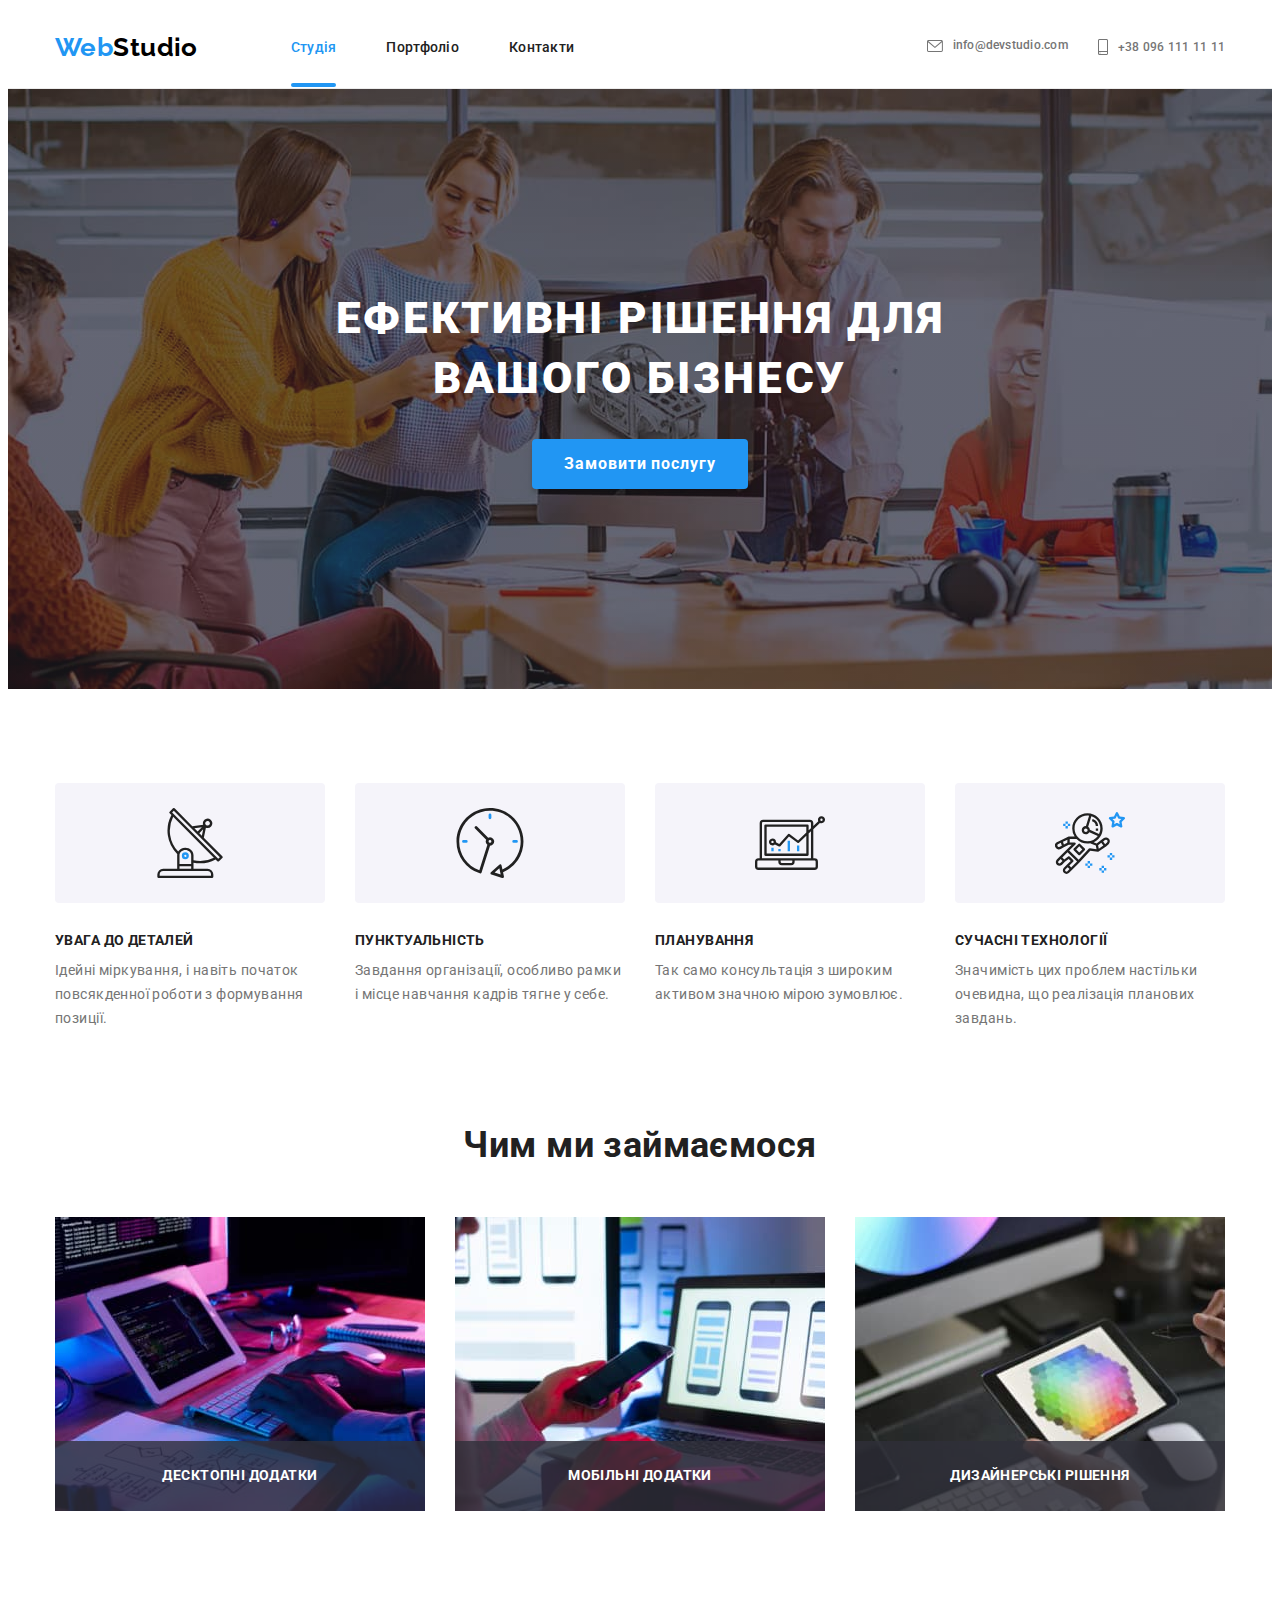
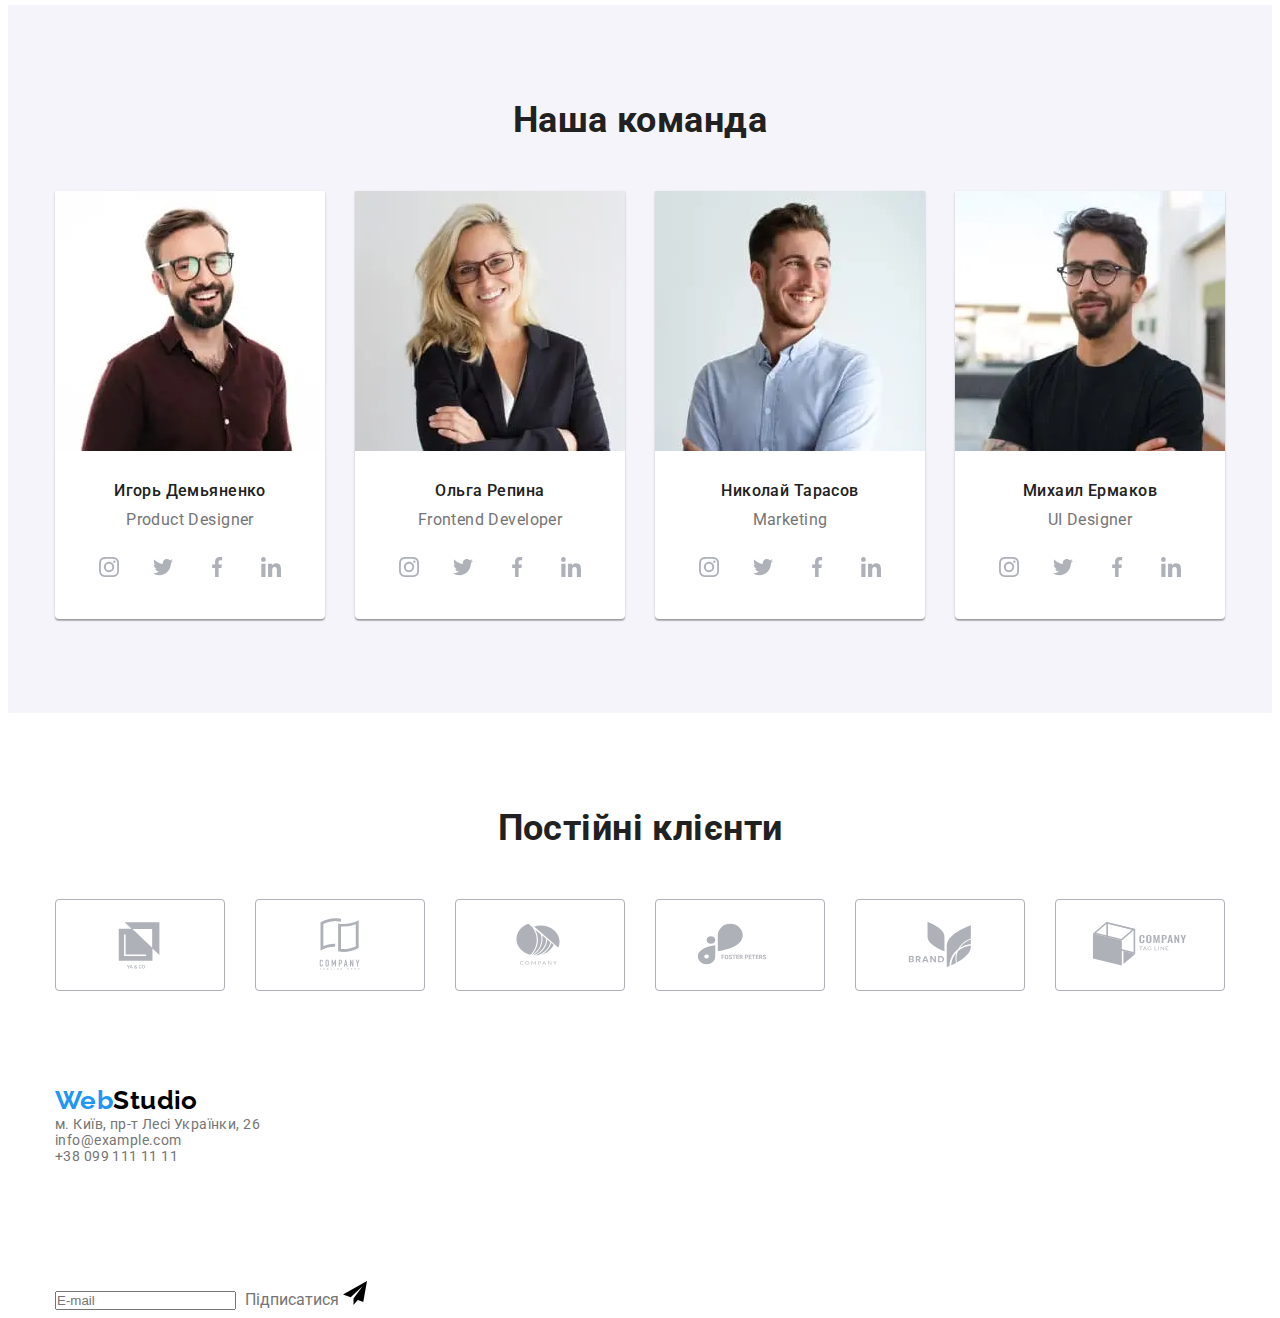
==== commit 4553bb4d: "add footer" ====
--- a/index.html
+++ b/index.html
@@ -69,13 +69,15 @@
           </button>
           <ul class="mobile-menu__nav-list list">
             <li class="mobile-menu__nav-item">
-              <a href="" class="mobile-menu__nav-link mobile-menu__nav-link_active link">Студія</a>
+              <a href="./index.html" class="mobile-menu__nav-link mobile-menu__nav-link_active link"
+                >Студія</a
+              >
             </li>
             <li class="mobile-menu__nav-item">
-              <a href="" class="mobile-menu__nav-link link">Портфоліо</a>
+              <a href="./portfolio.html" class="mobile-menu__nav-link link">Портфоліо</a>
             </li>
             <li class="mobile-menu__nav-item">
-              <a href="" class="mobile-menu__nav-link link">Контакти</a>
+              <a href="#" class="mobile-menu__nav-link link">Контакти</a>
             </li>
           </ul>
           <ul class="mobile-menu__contact-list list">
@@ -614,7 +616,7 @@
     </main>
 
     <!-- Footer -->
-    <!-- <footer class="footer">
+    <footer class="footer">
       <div class="container footer__container">
         <div class="footer__address-wrapper">
           <a href="./index.html" class="logo footer__logo link"
@@ -693,7 +695,7 @@
           </form>
         </div>
       </div>
-    </footer> -->
+    </footer>
 
     <!-- <div class="backdrop is-hidden" data-modal>
       <div class="modal">
--- a/css/main.min.css
+++ b/css/main.min.css
@@ -1 +1 @@
-:root{--main-font-family: "Roboto", sans-serif;--secondary-font-family: "Raleway", sans-serif;--main-dark-color: #000000;--main-light-color: #ffffff;--main-color: #757575;--secondary-color: #212121;--accent-color: #2196f3;--address-color: rgba(255, 255, 255, 0.6);--main-background-color: #2f303a;--secondary-background-color: #f5f4fa;--projects-background-color: #eeeeee;--background-button-color: #188ce8;--main-fill-color: #afb1b8}.visually-hidden{position:absolute;white-space:nowrap;width:1px;height:1px;overflow:hidden;border:0;padding:0;clip:rect(0 0 0 0);clip-path:inset(50%);margin:-1px}html{box-sizing:border-box}*,*::after,*::before{box-sizing:inherit}body{font-family:var(--main-font-family),var(--secondary-font-family);font-size:14px;font-weight:400;font-style:normal;color:var(--main-color);letter-spacing:.03em}h1,h2,h3,h4,p{margin:0}ul,ol{margin-top:0;margin-bottom:0;padding-left:0}img{display:block;max-width:100%;height:auto}address{font-style:normal}input{padding:0}.link{text-decoration:none;color:inherit}.list{list-style:none;padding-left:0;margin:0}.section{padding-top:60px;padding-bottom:60px;background-color:var(--main-light-color)}@media screen and (min-width: 1200px){.section{padding-top:94px;padding-bottom:94px}}.container{padding-left:15px;padding-right:15px;margin-left:auto;margin-right:auto}@media screen and (min-width: 480px){.container{width:480px}}@media screen and (min-width: 768px){.container{width:768px}}@media screen and (min-width: 1200px){.container{width:1200px}}@media screen and (max-width: 767px){.mobile-menu{position:fixed;width:100%;height:100%;z-index:100;top:0;left:0;background-color:var(--main-light-color);opacity:0;visibility:hidden;pointer-events:none;transition:opacity 250ms cubic-bezier(0.4, 0, 0.2, 1),visibility 250ms cubic-bezier(0.4, 0, 0.2, 1)}.mobile-menu.is-open{opacity:1;visibility:visible;pointer-events:auto}.mobile-menu__container{position:relative;padding-left:25px;padding-top:48px;padding-bottom:48px}.mobile-menu__close-button{position:absolute;top:10px;right:15px;background-color:rgba(0,0,0,0);border:none;padding:0;line-height:0}.mobile-menu__close-icon{fill:var(--secondary-color);transition:fill 250ms cubic-bezier(0.4, 0, 0.2, 1)}.mobile-menu__close-button:hover .mobile-menu__close-icon,.mobile-menu__close-button:focus .mobile-menu__close-icon{fill:var(--accent-color)}.mobile-menu__nav-list{margin-bottom:306px}.mobile-menu__nav-item:not(:last-child){margin-bottom:32px}.mobile-menu__nav-link{font-weight:500;font-size:40px;line-height:1.18;letter-spacing:.02em;color:var(--secondary-color)}.mobile-menu__nav-link_active{color:var(--accent-color)}.mobile-menu__contact-list{margin-bottom:64px}.mobile-menu__tel{display:block;margin-bottom:32px;font-weight:500;font-size:34px;line-height:1.18;letter-spacing:.02em;color:var(--accent-color)}.mobile-menu__mail{font-weight:500;font-size:24px;line-height:1.17;letter-spacing:.02em}.mobile-menu__social-list{display:flex}.mobile-menu__social-item{display:flex;align-items:center}.mobile-menu__social-item:not(:last-child)::after{content:"";display:block;height:22px;width:1px;background-color:rgba(33,33,33,.2);margin-left:10px;margin-right:10px}.mobile-menu__social-link{font-weight:500;font-size:18px;line-height:1.22;letter-spacing:.02em;color:var(--accent-color)}}@media screen and (min-width: 768px){.mobile-menu{display:none}}.logo{font-family:var(--secondary-font-family);font-weight:700;font-size:24px;line-height:1.17;color:var(--accent-color)}@media screen and (min-width: 1200px){.logo{font-size:26px;line-height:1.19;color:var(--accent-color)}}.title{font-weight:700;color:var(--secondary-color);text-align:center}@media screen and (max-width: 1199px){.title{margin-bottom:30px;font-size:28px;line-height:1.18}}@media screen and (min-width: 1200px){.title{margin-bottom:50px;font-size:36px;line-height:1.17}}.subtitle{font-weight:700;font-size:14px;line-height:1.14;text-transform:uppercase}.subtitle_theme_light{margin-bottom:10px;color:var(--secondary-color)}.subtitle_theme_dark{margin-bottom:20px;color:var(--main-light-color)}.button{border:none;border-radius:4px;background-color:rgba(0,0,0,0);font-family:inherit;font-size:16px;cursor:pointer;font-family:inherit;color:inherit}.social-list{display:flex;justify-content:center;gap:10px}.social-link{display:flex;justify-content:center;align-items:center;width:44px;height:44px;border-radius:50%;background-color:var(--main-light-color);transition:background-color 250ms cubic-bezier(0.4, 0, 0.2, 1)}.social-link:hover,.social-link:focus{background-color:var(--accent-color)}.social-link_theme_dark{background-color:rgba(255,255,255,.1);transition:background-color 250ms cubic-bezier(0.4, 0, 0.2, 1)}.social-link_theme_dark:hover,.social-link_theme_dark:focus{background-color:var(--accent-color)}.social-link__icon{fill:var(--main-fill-color);transition:fill 250ms cubic-bezier(0.4, 0, 0.2, 1)}.social-link:hover .social-link__icon,.social-link:focus .social-link__icon{fill:var(--main-light-color)}.social-link__icon_theme_dark{fill:var(--main-light-color)}.backdrop{position:fixed;top:0;left:0;width:100%;height:100%;background-color:rgba(0,0,0,.2);opacity:1;transition:opacity 250ms cubic-bezier(0.4, 0, 0.2, 1),visibility 250ms cubic-bezier(0.4, 0, 0.2, 1)}.backdrop.is-hidden{opacity:0;visibility:hidden;pointer-events:none}.backdrop.is-hidden .modal{transform:translate(-50%, -50%) scale(1.1);opacity:0}.modal{position:absolute;top:50%;left:50%;padding:40px;transform:translate(-50%, -50%) scale(1);opacity:1;transition:transform 250ms cubic-bezier(0.4, 0, 0.2, 1),opacity 250ms cubic-bezier(0.4, 0, 0.2, 1);min-width:528px;min-height:581px;background-color:var(--main-light-color);box-shadow:0px 1px 3px rgba(0,0,0,.12),0px 1px 1px rgba(0,0,0,.14),0px 2px 1px rgba(0,0,0,.2);border-radius:4px}.close-button{position:absolute;right:8px;top:8px;display:flex;justify-content:center;align-items:center;width:30px;height:30px;padding:0;border-radius:50%;background-color:var(--main-light-color);border:1px solid rgba(0,0,0,.1)}.close-button:hover .close-button-icon,.close-button:focus .close-button-icon{fill:var(--accent-color)}.modal-form{display:flex;flex-direction:column}.modal-description{margin-bottom:12px;font-weight:700;font-size:20px;line-height:1.15;text-align:center;letter-spacing:.03em;color:var(--secondary-color)}.modal-form-field{margin-bottom:10px}.modal-form-field-message{margin-bottom:20px}.modal-form-input-description{display:block;margin-bottom:4px;font-size:12px;line-height:1.17;letter-spacing:.01em;color:var(--main-color)}.modal-form-input-wrapper{position:relative;display:block}.modal-form-input{width:100%;height:40px;padding-left:42px;border:1px solid rgba(33,33,33,.2);border-radius:4px;transition:border 250ms cubic-bezier(0.4, 0, 0.2, 1)}.modal-form-input:focus{border:1px solid var(--accent-color);outline-width:0}.modal-form-icon{position:absolute;top:50%;left:12px;transform:translateY(-50%);fill:var(--secondary-color);transition:fill 250ms cubic-bezier(0.4, 0, 0.2, 1)}.modal-form-input:focus+.modal-form-icon{fill:var(--accent-color)}.modal-form-message{resize:none;width:100%;height:120px;padding:12px 16px;border:1px solid rgba(33,33,33,.2);border-radius:4px;transition:border 250ms cubic-bezier(0.4, 0, 0.2, 1)}.modal-form-message::placeholder{font-size:12px;line-height:1.17;letter-spacing:.01em;color:rgba(117,117,117,.5)}.modal-form-message:focus{border:1px solid var(--accent-color);outline-width:0}.modal-form-checkbox-description{display:flex;align-items:center;align-self:center;margin-bottom:30px}.modal-form-fake-checkbox{position:relative;display:block;width:16px;height:15px;margin-right:8px;background-color:var(--main-light-color);border:2px solid var(--secondary-color);border-radius:2px;cursor:pointer;transition:border 250ms cubic-bezier(0.4, 0, 0.2, 1)}.modal-form-checkbox:focus+.modal-form-checkbox-description>.modal-form-fake-checkbox{border:1px solid var(--accent-color)}.modal-form-checkbox:checked+.modal-form-checkbox-description>.modal-form-fake-checkbox{border:none;background-color:var(--accent-color)}.modal-form-checkbox:focus .modal-form-fake-checkbox{border:2px solid var(--accent-color)}.modal-form-fake-checkbox-icon{position:absolute;top:50%;left:50%;transform:translate(-50%, -50%);opacity:0}.modal-form-checkbox:checked+.modal-form-checkbox-description .modal-form-fake-checkbox-icon{opacity:1}.link-agreement{color:var(--accent-color)}.modal-form-submit{align-self:center;padding:10px 52px;font-weight:700;font-size:16px;line-height:1.88;letter-spacing:.06em;background-color:var(--accent-color);color:var(--main-light-color);box-shadow:0px 4px 4px rgba(0,0,0,.15);border-radius:4px;transition:background-color 250ms cubic-bezier(0.4, 0, 0.2, 1)}.modal-form-submit:hover,.modal-form-submit:focus{background-color:var(--background-button-color)}.header{background-color:var(--main-light-color);border-bottom:1px solid #ececec}.header__container{display:flex;align-items:center}.logo__text{color:var(--secondary-color)}.logo__text--inverse{color:var(--main-light-color)}@media screen and (max-width: 767px){.header{padding-top:10px;padding-bottom:10px}.header__container{justify-content:space-between}.nav-list{display:none}.contact-list{display:none}.mobile-menu-open{background-color:rgba(0,0,0,0);border:none;padding:0;line-height:0}.mobile-menu-open__icon{fill:var(--secondary-color)}}@media screen and (min-width: 768px){.header{padding-top:21px;padding-bottom:21px}.page-nav{display:flex;align-items:center}.header__logo{margin-right:88px}.nav-list{display:flex}.nav-list__item:not(:last-child){margin-right:50px}.nav-list__link{position:relative;padding-top:32px;padding-bottom:32px;font-weight:500;line-height:1.14;letter-spacing:.02em;color:var(--secondary-color);transition:color 250ms cubic-bezier(0.4, 0, 0.2, 1)}.nav-list__link:hover,.nav-list__link:focus{color:var(--accent-color)}.nav-list__link_active{color:var(--accent-color)}.nav-list__link_active::after{position:absolute;bottom:0;display:block;cursor:pointer;content:"";width:100%;height:4px;background-color:currentColor;border-radius:2px}.contact-list{margin-left:auto}.contact-list__item:not(:last-child){margin-bottom:10px}.contact-list__link{display:flex;align-items:center;font-weight:500;font-size:12px;line-height:1.17;letter-spacing:.02em;color:var(--main-color);transition:color 250ms cubic-bezier(0.4, 0, 0.2, 1)}.contact-list__link:hover,.contact-list__link:focus{color:var(--accent-color)}.contact-list__icon{margin-right:8px;fill:currentColor}.mobile-menu-open{display:none}}@media screen and (min-width: 1200px){.header{padding-top:24px;padding-bottom:25px}.header__logo{margin-right:93px}.logo__text{color:var(--main-dark-color)}.contact-list{display:flex}.contact-list__item:not(:last-child){margin-right:30px;margin-bottom:0}.contact-list__link{line-height:1.14}.contact-list__icon{margin-right:10px}}.hero{padding:118px 0;margin:0 auto;text-align:center;background-color:#c4c4c4;background-repeat:no-repeat;background-size:cover;background-position:center}.hero__title{margin-left:auto;margin-right:auto;margin-bottom:30px;width:360px;font-weight:900;font-size:26px;line-height:1.62;letter-spacing:.06em;text-transform:uppercase;color:var(--main-light-color)}.hero__button{padding:10px 24px;font-weight:700;font-size:16px;line-height:1.88;letter-spacing:.06em;background-color:var(--accent-color);color:var(--main-light-color);box-shadow:0px 4px 4px rgba(0,0,0,.15);transition:background-color 250ms cubic-bezier(0.4, 0, 0.2, 1)}.hero__button:hover,.hero__button:focus{background-color:var(--background-button-color)}@media screen and (max-width: 767px){.hero{max-width:100%;background-image:linear-gradient(to right, rgba(47, 48, 58, 0.4), rgba(47, 48, 58, 0.4)),url(../../images/mobile/hero/hero-480/hero-480.jpg)}}@media screen and (max-width: 767px)and (min-device-pixel-ratio: 2),screen and (max-width: 767px)and (min-resolution: 192dpi),screen and (max-width: 767px)and (min-resolution: 2dppx){.hero{background-image:linear-gradient(to right, rgba(47, 48, 58, 0.4), rgba(47, 48, 58, 0.4)),url(../../images/mobile/hero/hero-480/hero-480@2x.jpg)}}@media screen and (min-width: 768px){.hero{max-width:100%;background-image:linear-gradient(to right, rgba(47, 48, 58, 0.4), rgba(47, 48, 58, 0.4)),url(../../images/tablet/hero/hero-768.jpg)}}@media screen and (min-width: 768px)and (min-device-pixel-ratio: 2),screen and (min-width: 768px)and (min-resolution: 192dpi),screen and (min-width: 768px)and (min-resolution: 2dppx){.hero{background-image:linear-gradient(to right, rgba(47, 48, 58, 0.4), rgba(47, 48, 58, 0.4)),url(../../images/tablet/hero/hero-768@2x.jpg)}}@media screen and (min-width: 1200px){.hero{max-width:1600px;padding:200px 0;background-image:linear-gradient(to right, rgba(47, 48, 58, 0.4), rgba(47, 48, 58, 0.4)),url(../../images/desktop/hero/hero-1600.jpg)}}@media screen and (min-width: 1200px)and (min-device-pixel-ratio: 2),screen and (min-width: 1200px)and (min-resolution: 192dpi),screen and (min-width: 1200px)and (min-resolution: 2dppx){.hero{background-image:linear-gradient(to right, rgba(47, 48, 58, 0.4), rgba(47, 48, 58, 0.4)),url(../../images/desktop/hero/hero-1600@2x.jpg)}}@media screen and (min-width: 1200px){.hero__title{width:696px;font-size:44px;line-height:1.36}}@media screen and (min-width: 1200px){.hero__button{padding:10px 32px}}.features-list__icon{display:flex;justify-content:center;align-items:center;height:120px;margin-bottom:30px;border-radius:4px;background-color:var(--secondary-background-color)}.features-list__description{line-height:1.71}@media screen and (max-width: 767px){.features-list__subtitle{text-align:center}.features-list__item:not(:last-child){margin-bottom:30px}}@media screen and (max-width: 1199px){.features-list__item:nth-child(-n+2){margin-bottom:30px}}@media screen and (min-width: 768px){.features-list{display:flex;flex-wrap:wrap}.features-list__item{flex-basis:calc((100% - 30px)/2)}.features-list__item:not(:nth-child(even)){margin-right:30px}}@media screen and (min-width: 1200px){.features-list__item{flex-basis:calc((100% - 90px)/4)}.features-list__item:not(:last-child){margin-right:30px}}@media screen and (max-width: 1199px){.works-section{display:none}}@media screen and (min-width: 1200px){.works-section{padding-top:0}.works-list{display:flex}.works-list__item{position:relative;flex-basis:calc((100% - 60px)/3)}.works-list__item:not(:last-child){margin-right:30px}.works-list__subtitle{position:absolute;bottom:0;display:flex;justify-content:center;align-items:center;margin-bottom:0;min-width:370px;min-height:70px;background:rgba(47,48,58,.8)}}.team{background-color:var(--secondary-background-color)}.team-members-list__item{background-color:var(--main-light-color);box-shadow:0px 1px 3px rgba(0,0,0,.12),0px 1px 1px rgba(0,0,0,.14),0px 2px 1px rgba(0,0,0,.2);border-radius:0px 0px 4px 4px}.team-members-list__card-content-wrapper{padding-top:30px;text-align:center}.team-members-list__name{margin-bottom:10px;font-weight:500;font-size:16px;line-height:1.19;color:var(--secondary-color)}.team-members-list__position{margin-bottom:16px;font-size:16px;line-height:1.19;color:var(--main-color)}@media screen and (max-width: 767px){.team-members-list__item:not(:last-child){margin-bottom:30px}}@media screen and (min-width: 768px){.team-members-list{display:flex;flex-wrap:wrap}.team-members-list__item{flex-basis:calc((100% - 30px)/2)}.team-members-list__item:not(:nth-child(even)){margin-right:30px}}@media screen and (max-width: 1199px){.team-members-list__item:nth-child(-n+2){margin-bottom:30px}.team-members-list__card-content-wrapper{padding-bottom:24px}}@media screen and (min-width: 1200px){.team-members-list__item{flex-basis:calc((100% - 90px)/4)}.team-members-list__item:not(:last-child){margin-right:30px}.team-members-list__card-content-wrapper{padding-bottom:30px}}.client-list{display:flex;flex-wrap:wrap;gap:30px}.client-list__link{height:92px;display:flex;align-items:center;justify-content:center;border:1px solid var(--main-fill-color);border-radius:4px;transition:border 250ms cubic-bezier(0.4, 0, 0.2, 1)}.client-list__link:hover,.client-list__link:focus{border:1px solid var(--accent-color)}.client-list__icon{fill:var(--main-fill-color);transition:fill 250ms cubic-bezier(0.4, 0, 0.2, 1)}.client-list__link:hover .client-list__icon,.client-list__link:focus .client-list__icon{fill:var(--accent-color)}@media screen and (max-width: 767px){.client-list__link{width:210px}}@media screen and (min-width: 768px){.client-list__link{width:226px}}@media screen and (min-width: 1200px){.client-list__link{width:170px}}.footer{padding-top:60px;padding-bottom:60px;background-color:var(--main-background-color)}.footer__container{display:flex;align-items:baseline;justify-content:space-between}.footer__logo{display:block;margin-bottom:20px}.address-list__item:not(:last-child){margin-bottom:9px}.address-list__link{line-height:1.71}.footer-address{color:var(--main-light-color)}.address{color:var(--address-color);transition:color 250ms cubic-bezier(0.4, 0, 0.2, 1)}.address:hover,.address:focus{color:var(--accent-color)}.footer-form{display:flex}.footer-form__field{margin-right:12px}.footer-form__input{width:358px;height:50px;padding:15px 16px;color:var(--main-light-color);background-color:rgba(0,0,0,0);border:1px solid rgba(255,255,255,.3);filter:drop-shadow(0px 4px 4px rgba(0, 0, 0, 0.15));border-radius:4px}.footer-form__input::placeholder{font-size:16px;line-height:1.25;letter-spacing:.03em;color:rgba(255,255,255,.6)}.footer-form__button{display:flex;align-items:center;justify-content:center;padding:10px 28px;font-weight:700;line-height:1.88;letter-spacing:.06em;background-color:var(--accent-color);color:var(--main-light-color);box-shadow:0px 4px 4px rgba(0,0,0,.15);transition:background-color 250ms cubic-bezier(0.4, 0, 0.2, 1)}.footer-form__button:hover,.footer-form__button:focus{background-color:var(--background-button-color)}.button__icon{margin-left:10px;fill:var(--main-light-color)}.our-projects{padding-top:94px;padding-bottom:94px}.button-list{display:flex;justify-content:center;margin-bottom:50px}.button-item{padding:6px 22px;font-weight:500;line-height:1.6;letter-spacing:.03em;color:var(--secondary-color);background-color:var(--secondary-background-color);transition:background-color 250ms cubic-bezier(0.4, 0, 0.2, 1),color 250ms cubic-bezier(0.4, 0, 0.2, 1),box-shadow 250ms cubic-bezier(0.4, 0, 0.2, 1)}.button-item:hover,.button-item:focus{background-color:var(--accent-color);color:var(--main-light-color);box-shadow:0px 3px 1px rgba(0,0,0,.1),0px 1px 2px rgba(0,0,0,.08),0px 2px 2px rgba(0,0,0,.12)}.button-list>.item:not(:last-child){margin-right:8px}.projects-list{display:flex;flex-wrap:wrap;gap:30px;background-color:var(--main-light-color)}.projects-item{flex-basis:calc((100% - 60px)/3);background-color:var(--main-light-color)}.projects-link{position:relative;display:block;transition:box-shadow 250ms cubic-bezier(0.4, 0, 0.2, 1)}.projects-link:hover,.projects-link:focus{box-shadow:0px 1px 1px rgba(0,0,0,.12),0px 4px 4px rgba(0,0,0,.06),1px 4px 6px rgba(0,0,0,.16)}.overlay{position:relative;overflow:hidden}.projects-description{position:absolute;top:0;left:0;height:100%;width:100%;transform:translate(0, 100%);padding:63px 24px;font-size:18px;line-height:1.56;color:var(--main-light-color);background-color:rgba(33,150,243,.9);transition:transform 250ms cubic-bezier(0.4, 0, 0.2, 1)}.projects-link:hover .projects-description,.projects-link:focus .projects-description{transform:translate(0, 0)}.projects-card-content{padding-top:20px;padding-bottom:20px;padding-left:24px;border-left:1px solid var(--projects-background-color);border-right:1px solid var(--projects-background-color);border-bottom:1px solid var(--projects-background-color)}.projects-title{margin-bottom:4px;font-weight:700;font-size:18px;line-height:2;letter-spacing:.06em;color:var(--secondary-color)}.projects-subtitle{font-size:16px;line-height:1.88}/*# sourceMappingURL=main.min.css.map */+:root{--main-font-family: "Roboto", sans-serif;--secondary-font-family: "Raleway", sans-serif;--main-dark-color: #000000;--main-light-color: #ffffff;--main-color: #757575;--secondary-color: #212121;--accent-color: #2196f3;--address-color: rgba(255, 255, 255, 0.6);--main-background-color: #2f303a;--secondary-background-color: #f5f4fa;--projects-background-color: #eeeeee;--background-button-color: #188ce8;--main-fill-color: #afb1b8}.visually-hidden{position:absolute;white-space:nowrap;width:1px;height:1px;overflow:hidden;border:0;padding:0;clip:rect(0 0 0 0);clip-path:inset(50%);margin:-1px}html{box-sizing:border-box}*,*::after,*::before{box-sizing:inherit}body{font-family:var(--main-font-family),var(--secondary-font-family);font-size:14px;font-weight:400;font-style:normal;color:var(--main-color);letter-spacing:.03em}h1,h2,h3,h4,p{margin:0}ul,ol{margin-top:0;margin-bottom:0;padding-left:0}img{display:block;max-width:100%;height:auto}address{font-style:normal}input{padding:0}.link{text-decoration:none;color:inherit}.list{list-style:none;padding-left:0;margin:0}.section{padding-top:60px;padding-bottom:60px;background-color:var(--main-light-color)}@media screen and (min-width: 1200px){.section{padding-top:94px;padding-bottom:94px}}.container{padding-left:15px;padding-right:15px;margin-left:auto;margin-right:auto}@media screen and (min-width: 480px){.container{width:480px}}@media screen and (min-width: 768px){.container{width:768px}}@media screen and (min-width: 1200px){.container{width:1200px}}@media screen and (max-width: 767px){.mobile-menu{position:fixed;width:100%;height:100%;z-index:100;top:0;left:0;background-color:var(--main-light-color);opacity:0;visibility:hidden;pointer-events:none;transition:opacity 250ms cubic-bezier(0.4, 0, 0.2, 1),visibility 250ms cubic-bezier(0.4, 0, 0.2, 1)}.mobile-menu.is-open{opacity:1;visibility:visible;pointer-events:auto}.mobile-menu__container{position:relative;padding-left:25px;padding-top:48px;padding-bottom:48px}.mobile-menu__close-button{position:absolute;top:10px;right:15px;background-color:rgba(0,0,0,0);border:none;padding:0;line-height:0}.mobile-menu__close-icon{fill:var(--secondary-color);transition:fill 250ms cubic-bezier(0.4, 0, 0.2, 1)}.mobile-menu__close-button:hover .mobile-menu__close-icon,.mobile-menu__close-button:focus .mobile-menu__close-icon{fill:var(--accent-color)}.mobile-menu__nav-list{margin-bottom:306px}.mobile-menu__nav-item:not(:last-child){margin-bottom:32px}.mobile-menu__nav-link{font-weight:500;font-size:40px;line-height:1.18;letter-spacing:.02em;color:var(--secondary-color)}.mobile-menu__nav-link_active{color:var(--accent-color)}.mobile-menu__contact-list{margin-bottom:64px}.mobile-menu__tel{display:block;margin-bottom:32px;font-weight:500;font-size:34px;line-height:1.18;letter-spacing:.02em;color:var(--accent-color)}.mobile-menu__mail{font-weight:500;font-size:24px;line-height:1.17;letter-spacing:.02em}.mobile-menu__social-list{display:flex}.mobile-menu__social-item{display:flex;align-items:center}.mobile-menu__social-item:not(:last-child)::after{content:"";display:block;height:22px;width:1px;background-color:rgba(33,33,33,.2);margin-left:10px;margin-right:10px}.mobile-menu__social-link{font-weight:500;font-size:18px;line-height:1.22;letter-spacing:.02em;color:var(--accent-color)}}@media screen and (min-width: 768px){.mobile-menu{display:none}}.logo{font-family:var(--secondary-font-family);font-weight:700;font-size:24px;line-height:1.17;color:var(--accent-color)}@media screen and (min-width: 1200px){.logo{font-size:26px;line-height:1.19;color:var(--accent-color)}}.title{font-weight:700;color:var(--secondary-color);text-align:center}@media screen and (max-width: 1199px){.title{margin-bottom:30px;font-size:28px;line-height:1.18}}@media screen and (min-width: 1200px){.title{margin-bottom:50px;font-size:36px;line-height:1.17}}.subtitle{font-weight:700;font-size:14px;line-height:1.14;text-transform:uppercase}.subtitle_theme_light{margin-bottom:10px;color:var(--secondary-color)}.subtitle_theme_dark{margin-bottom:20px;color:var(--main-light-color)}.button{border:none;border-radius:4px;background-color:rgba(0,0,0,0);font-family:inherit;font-size:16px;cursor:pointer;font-family:inherit;color:inherit}.social-list{display:flex;justify-content:center;gap:10px}.social-link{display:flex;justify-content:center;align-items:center;width:44px;height:44px;border-radius:50%;background-color:var(--main-light-color);transition:background-color 250ms cubic-bezier(0.4, 0, 0.2, 1)}.social-link:hover,.social-link:focus{background-color:var(--accent-color)}.social-link_theme_dark{background-color:rgba(255,255,255,.1);transition:background-color 250ms cubic-bezier(0.4, 0, 0.2, 1)}.social-link_theme_dark:hover,.social-link_theme_dark:focus{background-color:var(--accent-color)}.social-link__icon{fill:var(--main-fill-color);transition:fill 250ms cubic-bezier(0.4, 0, 0.2, 1)}.social-link:hover .social-link__icon,.social-link:focus .social-link__icon{fill:var(--main-light-color)}.social-link__icon_theme_dark{fill:var(--main-light-color)}.backdrop{position:fixed;top:0;left:0;width:100%;height:100%;background-color:rgba(0,0,0,.2);opacity:1;transition:opacity 250ms cubic-bezier(0.4, 0, 0.2, 1),visibility 250ms cubic-bezier(0.4, 0, 0.2, 1)}.backdrop.is-hidden{opacity:0;visibility:hidden;pointer-events:none}.backdrop.is-hidden .modal{transform:translate(-50%, -50%) scale(1.1);opacity:0}.modal{position:absolute;top:50%;left:50%;padding:40px;transform:translate(-50%, -50%) scale(1);opacity:1;transition:transform 250ms cubic-bezier(0.4, 0, 0.2, 1),opacity 250ms cubic-bezier(0.4, 0, 0.2, 1);min-width:528px;min-height:581px;background-color:var(--main-light-color);box-shadow:0px 1px 3px rgba(0,0,0,.12),0px 1px 1px rgba(0,0,0,.14),0px 2px 1px rgba(0,0,0,.2);border-radius:4px}.close-button{position:absolute;right:8px;top:8px;display:flex;justify-content:center;align-items:center;width:30px;height:30px;padding:0;border-radius:50%;background-color:var(--main-light-color);border:1px solid rgba(0,0,0,.1)}.close-button:hover .close-button-icon,.close-button:focus .close-button-icon{fill:var(--accent-color)}.modal-form{display:flex;flex-direction:column}.modal-description{margin-bottom:12px;font-weight:700;font-size:20px;line-height:1.15;text-align:center;letter-spacing:.03em;color:var(--secondary-color)}.modal-form-field{margin-bottom:10px}.modal-form-field-message{margin-bottom:20px}.modal-form-input-description{display:block;margin-bottom:4px;font-size:12px;line-height:1.17;letter-spacing:.01em;color:var(--main-color)}.modal-form-input-wrapper{position:relative;display:block}.modal-form-input{width:100%;height:40px;padding-left:42px;border:1px solid rgba(33,33,33,.2);border-radius:4px;transition:border 250ms cubic-bezier(0.4, 0, 0.2, 1)}.modal-form-input:focus{border:1px solid var(--accent-color);outline-width:0}.modal-form-icon{position:absolute;top:50%;left:12px;transform:translateY(-50%);fill:var(--secondary-color);transition:fill 250ms cubic-bezier(0.4, 0, 0.2, 1)}.modal-form-input:focus+.modal-form-icon{fill:var(--accent-color)}.modal-form-message{resize:none;width:100%;height:120px;padding:12px 16px;border:1px solid rgba(33,33,33,.2);border-radius:4px;transition:border 250ms cubic-bezier(0.4, 0, 0.2, 1)}.modal-form-message::placeholder{font-size:12px;line-height:1.17;letter-spacing:.01em;color:rgba(117,117,117,.5)}.modal-form-message:focus{border:1px solid var(--accent-color);outline-width:0}.modal-form-checkbox-description{display:flex;align-items:center;align-self:center;margin-bottom:30px}.modal-form-fake-checkbox{position:relative;display:block;width:16px;height:15px;margin-right:8px;background-color:var(--main-light-color);border:2px solid var(--secondary-color);border-radius:2px;cursor:pointer;transition:border 250ms cubic-bezier(0.4, 0, 0.2, 1)}.modal-form-checkbox:focus+.modal-form-checkbox-description>.modal-form-fake-checkbox{border:1px solid var(--accent-color)}.modal-form-checkbox:checked+.modal-form-checkbox-description>.modal-form-fake-checkbox{border:none;background-color:var(--accent-color)}.modal-form-checkbox:focus .modal-form-fake-checkbox{border:2px solid var(--accent-color)}.modal-form-fake-checkbox-icon{position:absolute;top:50%;left:50%;transform:translate(-50%, -50%);opacity:0}.modal-form-checkbox:checked+.modal-form-checkbox-description .modal-form-fake-checkbox-icon{opacity:1}.link-agreement{color:var(--accent-color)}.modal-form-submit{align-self:center;padding:10px 52px;font-weight:700;font-size:16px;line-height:1.88;letter-spacing:.06em;background-color:var(--accent-color);color:var(--main-light-color);box-shadow:0px 4px 4px rgba(0,0,0,.15);border-radius:4px;transition:background-color 250ms cubic-bezier(0.4, 0, 0.2, 1)}.modal-form-submit:hover,.modal-form-submit:focus{background-color:var(--background-button-color)}.header{background-color:var(--main-light-color);border-bottom:1px solid #ececec}.header__container{display:flex;align-items:center}.logo__text{color:var(--secondary-color)}.logo__text--inverse{color:var(--main-light-color)}@media screen and (max-width: 767px){.header{padding-top:10px;padding-bottom:10px}.header__container{justify-content:space-between}.nav-list{display:none}.contact-list{display:none}.mobile-menu-open{background-color:rgba(0,0,0,0);border:none;padding:0;line-height:0}.mobile-menu-open__icon{fill:var(--secondary-color)}}@media screen and (min-width: 768px){.header{padding-top:21px;padding-bottom:21px}.page-nav{display:flex;align-items:center}.header__logo{margin-right:88px}.nav-list{display:flex}.nav-list__item:not(:last-child){margin-right:50px}.nav-list__link{position:relative;padding-top:32px;padding-bottom:32px;font-weight:500;line-height:1.14;letter-spacing:.02em;color:var(--secondary-color);transition:color 250ms cubic-bezier(0.4, 0, 0.2, 1)}.nav-list__link:hover,.nav-list__link:focus{color:var(--accent-color)}.nav-list__link_active{color:var(--accent-color)}.nav-list__link_active::after{position:absolute;bottom:0;display:block;cursor:pointer;content:"";width:100%;height:4px;background-color:currentColor;border-radius:2px}.contact-list{margin-left:auto}.contact-list__item:not(:last-child){margin-bottom:10px}.contact-list__link{display:flex;align-items:center;font-weight:500;font-size:12px;line-height:1.17;letter-spacing:.02em;color:var(--main-color);transition:color 250ms cubic-bezier(0.4, 0, 0.2, 1)}.contact-list__link:hover,.contact-list__link:focus{color:var(--accent-color)}.contact-list__icon{margin-right:8px;fill:currentColor}.mobile-menu-open{display:none}}@media screen and (min-width: 1200px){.header{padding-top:24px;padding-bottom:25px}.header__logo{margin-right:93px}.logo__text{color:var(--main-dark-color)}.contact-list{display:flex}.contact-list__item:not(:last-child){margin-right:30px;margin-bottom:0}.contact-list__link{line-height:1.14}.contact-list__icon{margin-right:10px}}.hero{padding:118px 0;margin:0 auto;text-align:center;background-color:#c4c4c4;background-repeat:no-repeat;background-size:cover;background-position:center}.hero__title{margin-left:auto;margin-right:auto;margin-bottom:30px;width:360px;font-weight:900;font-size:26px;line-height:1.62;letter-spacing:.06em;text-transform:uppercase;color:var(--main-light-color)}.hero__button{padding:10px 24px;font-weight:700;font-size:16px;line-height:1.88;letter-spacing:.06em;background-color:var(--accent-color);color:var(--main-light-color);box-shadow:0px 4px 4px rgba(0,0,0,.15);transition:background-color 250ms cubic-bezier(0.4, 0, 0.2, 1)}.hero__button:hover,.hero__button:focus{background-color:var(--background-button-color)}@media screen and (max-width: 767px){.hero{max-width:100%;background-image:linear-gradient(to right, rgba(47, 48, 58, 0.4), rgba(47, 48, 58, 0.4)),url(../../images/mobile/hero/hero-480/hero-480.jpg)}}@media screen and (max-width: 767px)and (min-device-pixel-ratio: 2),screen and (max-width: 767px)and (min-resolution: 192dpi),screen and (max-width: 767px)and (min-resolution: 2dppx){.hero{background-image:linear-gradient(to right, rgba(47, 48, 58, 0.4), rgba(47, 48, 58, 0.4)),url(../../images/mobile/hero/hero-480/hero-480@2x.jpg)}}@media screen and (min-width: 768px){.hero{max-width:100%;background-image:linear-gradient(to right, rgba(47, 48, 58, 0.4), rgba(47, 48, 58, 0.4)),url(../../images/tablet/hero/hero-768.jpg)}}@media screen and (min-width: 768px)and (min-device-pixel-ratio: 2),screen and (min-width: 768px)and (min-resolution: 192dpi),screen and (min-width: 768px)and (min-resolution: 2dppx){.hero{background-image:linear-gradient(to right, rgba(47, 48, 58, 0.4), rgba(47, 48, 58, 0.4)),url(../../images/tablet/hero/hero-768@2x.jpg)}}@media screen and (min-width: 1200px){.hero{max-width:1600px;padding:200px 0;background-image:linear-gradient(to right, rgba(47, 48, 58, 0.4), rgba(47, 48, 58, 0.4)),url(../../images/desktop/hero/hero-1600.jpg)}}@media screen and (min-width: 1200px)and (min-device-pixel-ratio: 2),screen and (min-width: 1200px)and (min-resolution: 192dpi),screen and (min-width: 1200px)and (min-resolution: 2dppx){.hero{background-image:linear-gradient(to right, rgba(47, 48, 58, 0.4), rgba(47, 48, 58, 0.4)),url(../../images/desktop/hero/hero-1600@2x.jpg)}}@media screen and (min-width: 1200px){.hero__title{width:696px;font-size:44px;line-height:1.36}}@media screen and (min-width: 1200px){.hero__button{padding:10px 32px}}.features-list__icon{display:flex;justify-content:center;align-items:center;height:120px;margin-bottom:30px;border-radius:4px;background-color:var(--secondary-background-color)}.features-list__description{line-height:1.71}@media screen and (max-width: 767px){.features-list__subtitle{text-align:center}.features-list__item:not(:last-child){margin-bottom:30px}}@media screen and (max-width: 1199px){.features-list__item:nth-child(-n+2){margin-bottom:30px}}@media screen and (min-width: 768px){.features-list{display:flex;flex-wrap:wrap}.features-list__item{flex-basis:calc((100% - 30px)/2)}.features-list__item:not(:nth-child(even)){margin-right:30px}}@media screen and (min-width: 1200px){.features-list__item{flex-basis:calc((100% - 90px)/4)}.features-list__item:not(:last-child){margin-right:30px}}@media screen and (max-width: 1199px){.works-section{display:none}}@media screen and (min-width: 1200px){.works-section{padding-top:0}.works-list{display:flex}.works-list__item{position:relative;flex-basis:calc((100% - 60px)/3)}.works-list__item:not(:last-child){margin-right:30px}.works-list__subtitle{position:absolute;bottom:0;display:flex;justify-content:center;align-items:center;margin-bottom:0;min-width:370px;min-height:70px;background:rgba(47,48,58,.8)}}.team{background-color:var(--secondary-background-color)}.team-members-list__item{background-color:var(--main-light-color);box-shadow:0px 1px 3px rgba(0,0,0,.12),0px 1px 1px rgba(0,0,0,.14),0px 2px 1px rgba(0,0,0,.2);border-radius:0px 0px 4px 4px}.team-members-list__card-content-wrapper{padding-top:30px;text-align:center}.team-members-list__name{margin-bottom:10px;font-weight:500;font-size:16px;line-height:1.19;color:var(--secondary-color)}.team-members-list__position{margin-bottom:16px;font-size:16px;line-height:1.19;color:var(--main-color)}@media screen and (max-width: 767px){.team-members-list__item:not(:last-child){margin-bottom:30px}}@media screen and (min-width: 768px){.team-members-list{display:flex;flex-wrap:wrap}.team-members-list__item{flex-basis:calc((100% - 30px)/2)}.team-members-list__item:not(:nth-child(even)){margin-right:30px}}@media screen and (max-width: 1199px){.team-members-list__item:nth-child(-n+2){margin-bottom:30px}.team-members-list__card-content-wrapper{padding-bottom:24px}}@media screen and (min-width: 1200px){.team-members-list__item{flex-basis:calc((100% - 90px)/4)}.team-members-list__item:not(:last-child){margin-right:30px}.team-members-list__card-content-wrapper{padding-bottom:30px}}.client-list{display:flex;flex-wrap:wrap;gap:30px;margin-left:auto;margin-right:auto}.client-list__link{height:92px;display:flex;align-items:center;justify-content:center;border:1px solid var(--main-fill-color);border-radius:4px;transition:border 250ms cubic-bezier(0.4, 0, 0.2, 1)}.client-list__link:hover,.client-list__link:focus{border:1px solid var(--accent-color)}.client-list__icon{fill:var(--main-fill-color);transition:fill 250ms cubic-bezier(0.4, 0, 0.2, 1)}.client-list__link:hover .client-list__icon,.client-list__link:focus .client-list__icon{fill:var(--accent-color)}@media screen and (max-width: 767px){.client-list__link{width:210px}}@media screen and (min-width: 768px){.client-list__link{width:226px}}@media screen and (min-width: 1200px){.client-list__link{width:170px}}.our-projects{padding-top:94px;padding-bottom:94px}.button-list{display:flex;justify-content:center;margin-bottom:50px}.button-item{padding:6px 22px;font-weight:500;line-height:1.6;letter-spacing:.03em;color:var(--secondary-color);background-color:var(--secondary-background-color);transition:background-color 250ms cubic-bezier(0.4, 0, 0.2, 1),color 250ms cubic-bezier(0.4, 0, 0.2, 1),box-shadow 250ms cubic-bezier(0.4, 0, 0.2, 1)}.button-item:hover,.button-item:focus{background-color:var(--accent-color);color:var(--main-light-color);box-shadow:0px 3px 1px rgba(0,0,0,.1),0px 1px 2px rgba(0,0,0,.08),0px 2px 2px rgba(0,0,0,.12)}.button-list>.item:not(:last-child){margin-right:8px}.projects-list{display:flex;flex-wrap:wrap;gap:30px;background-color:var(--main-light-color)}.projects-item{flex-basis:calc((100% - 60px)/3);background-color:var(--main-light-color)}.projects-link{position:relative;display:block;transition:box-shadow 250ms cubic-bezier(0.4, 0, 0.2, 1)}.projects-link:hover,.projects-link:focus{box-shadow:0px 1px 1px rgba(0,0,0,.12),0px 4px 4px rgba(0,0,0,.06),1px 4px 6px rgba(0,0,0,.16)}.overlay{position:relative;overflow:hidden}.projects-description{position:absolute;top:0;left:0;height:100%;width:100%;transform:translate(0, 100%);padding:63px 24px;font-size:18px;line-height:1.56;color:var(--main-light-color);background-color:rgba(33,150,243,.9);transition:transform 250ms cubic-bezier(0.4, 0, 0.2, 1)}.projects-link:hover .projects-description,.projects-link:focus .projects-description{transform:translate(0, 0)}.projects-card-content{padding-top:20px;padding-bottom:20px;padding-left:24px;border-left:1px solid var(--projects-background-color);border-right:1px solid var(--projects-background-color);border-bottom:1px solid var(--projects-background-color)}.projects-title{margin-bottom:4px;font-weight:700;font-size:18px;line-height:2;letter-spacing:.06em;color:var(--secondary-color)}.projects-subtitle{font-size:16px;line-height:1.88}/*# sourceMappingURL=main.min.css.map */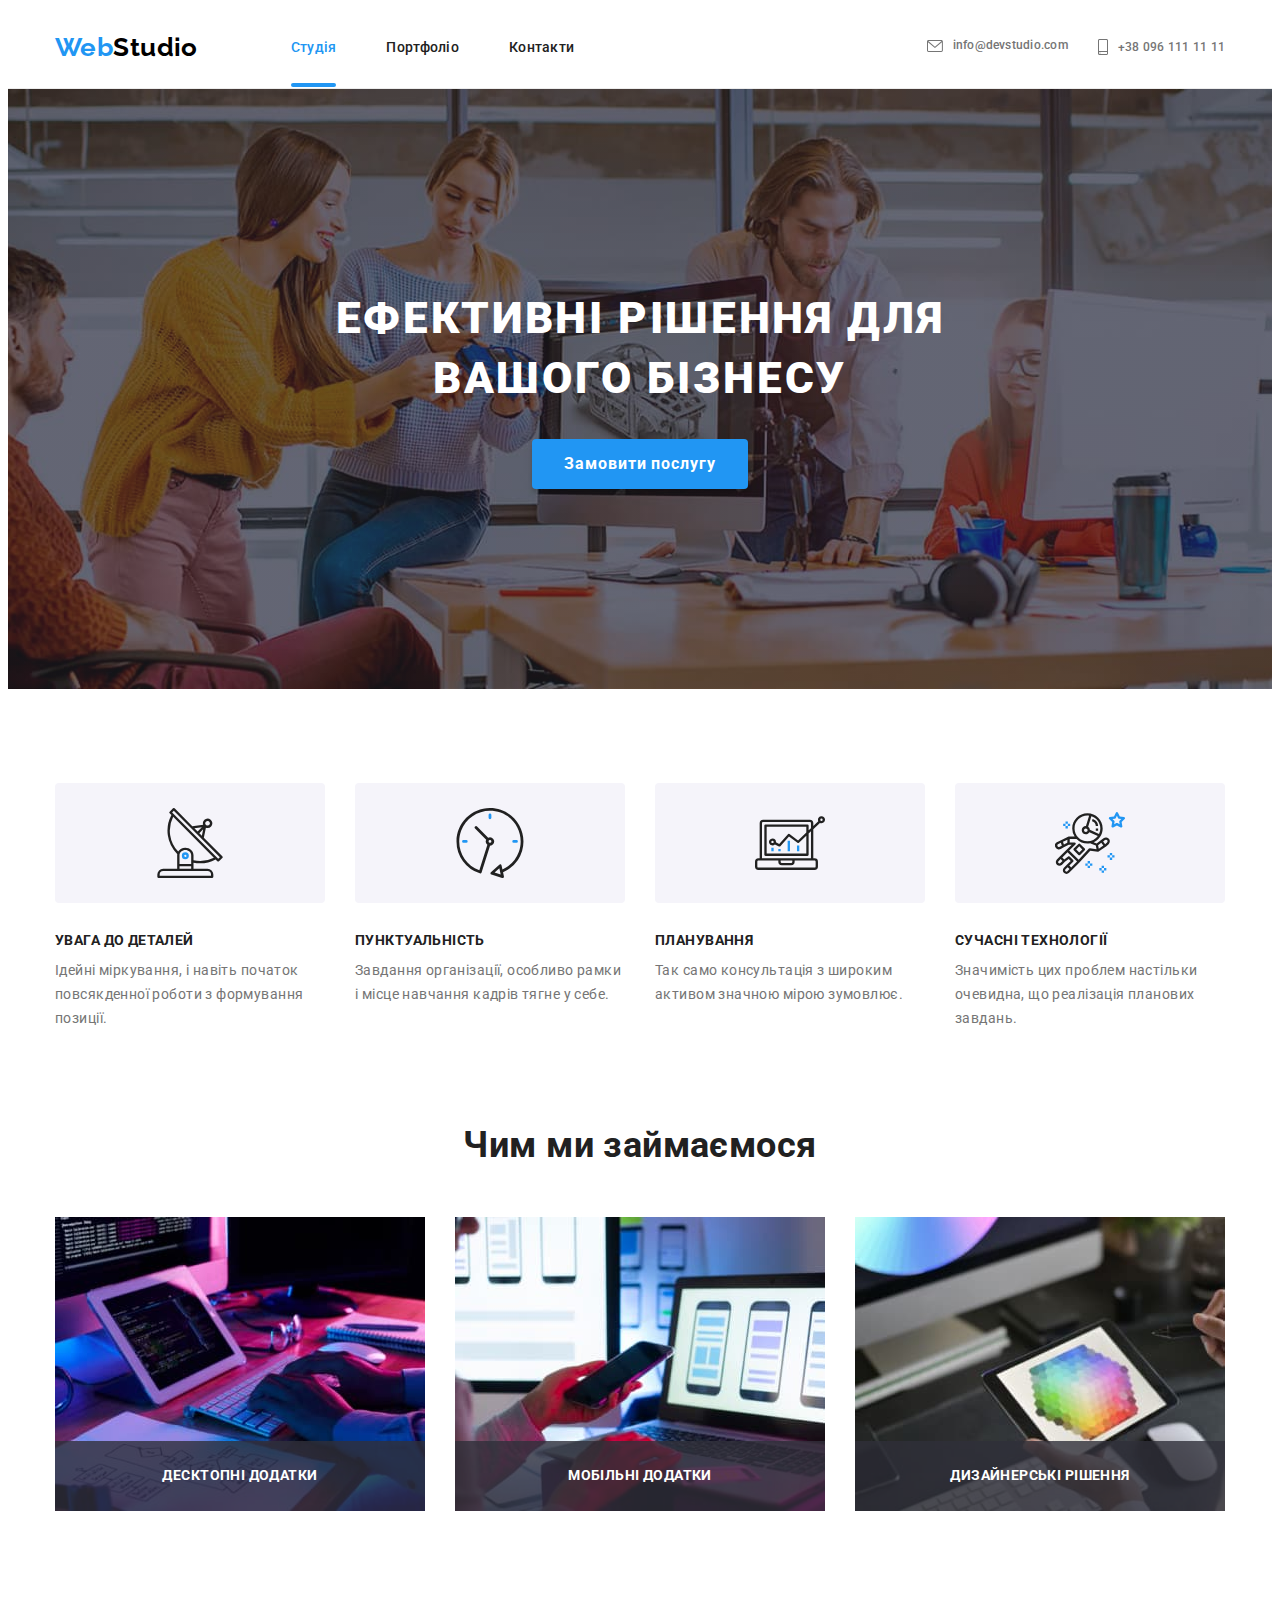
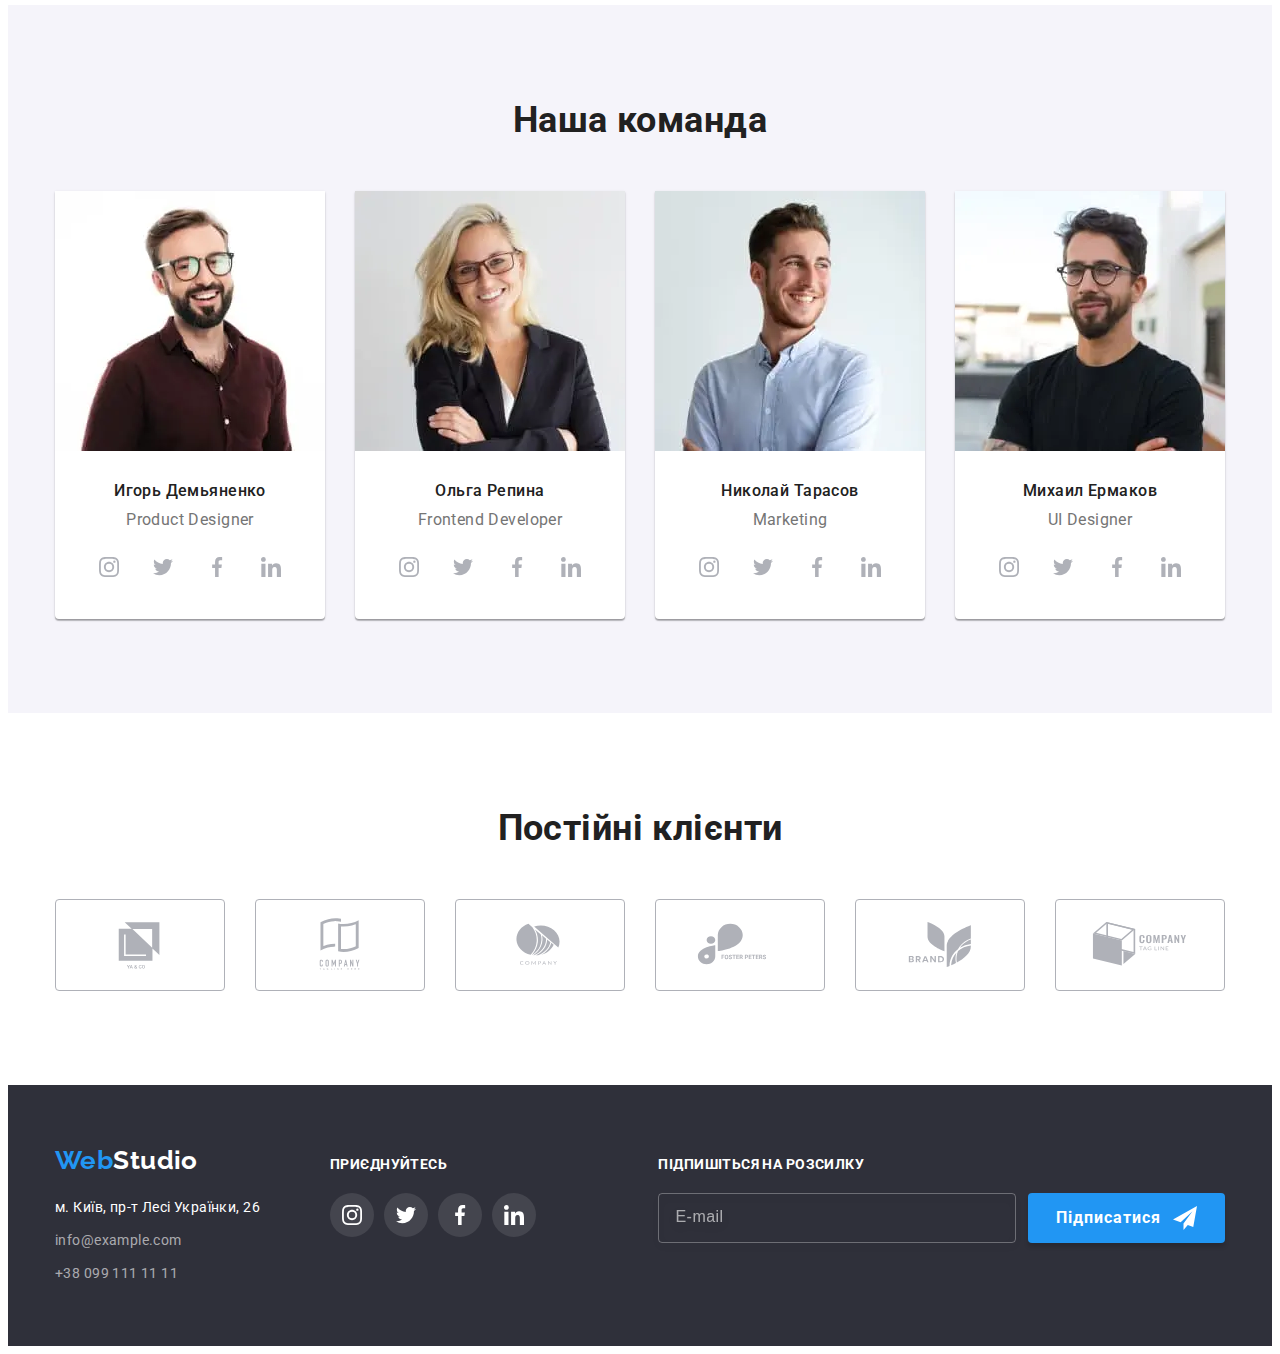
==== commit bfa8737c: "add footer" ====
--- a/index.html
+++ b/index.html
@@ -618,62 +618,80 @@
     <!-- Footer -->
     <footer class="footer">
       <div class="container footer__container">
-        <div class="footer__address-wrapper">
-          <a href="./index.html" class="logo footer__logo link"
-            >Web<span class="logo__text logo__text--inverse">Studio</span></a
-          >
-          <ul class="list address-list">
-            <li class="address-list__item">
-              <a
-                href="https://goo.gl/maps/wVUK6R6HQRuX6YYK6"
-                class="link address-list__link footer-address"
-                >м. Київ, пр-т Лесі Українки, 26</a
-              >
-            </li>
-            <li class="address-list__item">
-              <a href="mailto:info@example.com" class="link address-list__link address"
-                >info@example.com</a
-              >
-            </li>
-            <li class="address-list__item">
-              <a href="tel:+380991111111" class="link address-list__link address"
-                >+38 099 111 11 11</a
-              >
-            </li>
-          </ul>
-        </div>
-        <div class="footer-social-link-wrapper">
-          <h3 class="subtitle subtitle_theme_dark">приєднуйтесь</h3>
-          <ul class="social-list list">
-            <li class="social-list__item">
-              <a href="" class="social-link social-link_theme_dark">
-                <svg class="social-link__icon social-link__icon_theme_dark" width="20" height="20">
-                  <use href="./images/icons.svg#icon-instagram"></use>
-                </svg>
-              </a>
-            </li>
-            <li class="social-list__item">
-              <a href="" class="social-link social-link_theme_dark">
-                <svg class="social-link__icon social-link__icon_theme_dark" width="20" height="20">
-                  <use href="./images/icons.svg#icon-twitter"></use>
-                </svg>
-              </a>
-            </li>
-            <li class="social-list__item">
-              <a href="" class="social-link social-link_theme_dark">
-                <svg class="social-link__icon social-link__icon_theme_dark" width="20" height="20">
-                  <use href="./images/icons.svg#icon-facebook"></use>
-                </svg>
-              </a>
-            </li>
-            <li class="social-list__item">
-              <a href="" class="social-link social-link_theme_dark">
-                <svg class="social-link__icon social-link__icon_theme_dark" width="20" height="20">
-                  <use href="./images/icons.svg#icon-linkedin"></use>
-                </svg>
-              </a>
-            </li>
-          </ul>
+        <div class="footer__tablet-wrapper">
+          <div class="footer__address-wrapper">
+            <a href="./index.html" class="logo footer__logo link"
+              >Web<span class="logo__text logo__text--inverse">Studio</span></a
+            >
+            <ul class="list address-list">
+              <li class="address-list__item">
+                <a
+                  href="https://goo.gl/maps/wVUK6R6HQRuX6YYK6"
+                  class="link address-list__link footer-address"
+                  >м. Київ, пр-т Лесі Українки, 26</a
+                >
+              </li>
+              <li class="address-list__item">
+                <a href="mailto:info@example.com" class="link address-list__link address"
+                  >info@example.com</a
+                >
+              </li>
+              <li class="address-list__item">
+                <a href="tel:+380991111111" class="link address-list__link address"
+                  >+38 099 111 11 11</a
+                >
+              </li>
+            </ul>
+          </div>
+          <div class="footer-social-link-wrapper">
+            <h3 class="subtitle subtitle_theme_dark">приєднуйтесь</h3>
+            <ul class="social-list list">
+              <li class="social-list__item">
+                <a href="" class="social-link social-link_theme_dark">
+                  <svg
+                    class="social-link__icon social-link__icon_theme_dark"
+                    width="20"
+                    height="20"
+                  >
+                    <use href="./images/icons.svg#icon-instagram"></use>
+                  </svg>
+                </a>
+              </li>
+              <li class="social-list__item">
+                <a href="" class="social-link social-link_theme_dark">
+                  <svg
+                    class="social-link__icon social-link__icon_theme_dark"
+                    width="20"
+                    height="20"
+                  >
+                    <use href="./images/icons.svg#icon-twitter"></use>
+                  </svg>
+                </a>
+              </li>
+              <li class="social-list__item">
+                <a href="" class="social-link social-link_theme_dark">
+                  <svg
+                    class="social-link__icon social-link__icon_theme_dark"
+                    width="20"
+                    height="20"
+                  >
+                    <use href="./images/icons.svg#icon-facebook"></use>
+                  </svg>
+                </a>
+              </li>
+              <li class="social-list__item">
+                <a href="" class="social-link social-link_theme_dark">
+                  <svg
+                    class="social-link__icon social-link__icon_theme_dark"
+                    width="20"
+                    height="20"
+                  >
+                    <use href="./images/icons.svg#icon-linkedin"></use>
+                  </svg>
+                </a>
+              </li>
+            </ul>
+          </div>
         </div>
         <div class="footer-form-wrapper">
           <h3 class="subtitle subtitle_theme_dark">Підпишіться на розсилку</h3>
--- a/css/main.min.css
+++ b/css/main.min.css
@@ -1 +1 @@
-:root{--main-font-family: "Roboto", sans-serif;--secondary-font-family: "Raleway", sans-serif;--main-dark-color: #000000;--main-light-color: #ffffff;--main-color: #757575;--secondary-color: #212121;--accent-color: #2196f3;--address-color: rgba(255, 255, 255, 0.6);--main-background-color: #2f303a;--secondary-background-color: #f5f4fa;--projects-background-color: #eeeeee;--background-button-color: #188ce8;--main-fill-color: #afb1b8}.visually-hidden{position:absolute;white-space:nowrap;width:1px;height:1px;overflow:hidden;border:0;padding:0;clip:rect(0 0 0 0);clip-path:inset(50%);margin:-1px}html{box-sizing:border-box}*,*::after,*::before{box-sizing:inherit}body{font-family:var(--main-font-family),var(--secondary-font-family);font-size:14px;font-weight:400;font-style:normal;color:var(--main-color);letter-spacing:.03em}h1,h2,h3,h4,p{margin:0}ul,ol{margin-top:0;margin-bottom:0;padding-left:0}img{display:block;max-width:100%;height:auto}address{font-style:normal}input{padding:0}.link{text-decoration:none;color:inherit}.list{list-style:none;padding-left:0;margin:0}.section{padding-top:60px;padding-bottom:60px;background-color:var(--main-light-color)}@media screen and (min-width: 1200px){.section{padding-top:94px;padding-bottom:94px}}.container{padding-left:15px;padding-right:15px;margin-left:auto;margin-right:auto}@media screen and (min-width: 480px){.container{width:480px}}@media screen and (min-width: 768px){.container{width:768px}}@media screen and (min-width: 1200px){.container{width:1200px}}@media screen and (max-width: 767px){.mobile-menu{position:fixed;width:100%;height:100%;z-index:100;top:0;left:0;background-color:var(--main-light-color);opacity:0;visibility:hidden;pointer-events:none;transition:opacity 250ms cubic-bezier(0.4, 0, 0.2, 1),visibility 250ms cubic-bezier(0.4, 0, 0.2, 1)}.mobile-menu.is-open{opacity:1;visibility:visible;pointer-events:auto}.mobile-menu__container{position:relative;padding-left:25px;padding-top:48px;padding-bottom:48px}.mobile-menu__close-button{position:absolute;top:10px;right:15px;background-color:rgba(0,0,0,0);border:none;padding:0;line-height:0}.mobile-menu__close-icon{fill:var(--secondary-color);transition:fill 250ms cubic-bezier(0.4, 0, 0.2, 1)}.mobile-menu__close-button:hover .mobile-menu__close-icon,.mobile-menu__close-button:focus .mobile-menu__close-icon{fill:var(--accent-color)}.mobile-menu__nav-list{margin-bottom:306px}.mobile-menu__nav-item:not(:last-child){margin-bottom:32px}.mobile-menu__nav-link{font-weight:500;font-size:40px;line-height:1.18;letter-spacing:.02em;color:var(--secondary-color)}.mobile-menu__nav-link_active{color:var(--accent-color)}.mobile-menu__contact-list{margin-bottom:64px}.mobile-menu__tel{display:block;margin-bottom:32px;font-weight:500;font-size:34px;line-height:1.18;letter-spacing:.02em;color:var(--accent-color)}.mobile-menu__mail{font-weight:500;font-size:24px;line-height:1.17;letter-spacing:.02em}.mobile-menu__social-list{display:flex}.mobile-menu__social-item{display:flex;align-items:center}.mobile-menu__social-item:not(:last-child)::after{content:"";display:block;height:22px;width:1px;background-color:rgba(33,33,33,.2);margin-left:10px;margin-right:10px}.mobile-menu__social-link{font-weight:500;font-size:18px;line-height:1.22;letter-spacing:.02em;color:var(--accent-color)}}@media screen and (min-width: 768px){.mobile-menu{display:none}}.logo{font-family:var(--secondary-font-family);font-weight:700;font-size:24px;line-height:1.17;color:var(--accent-color)}@media screen and (min-width: 1200px){.logo{font-size:26px;line-height:1.19;color:var(--accent-color)}}.title{font-weight:700;color:var(--secondary-color);text-align:center}@media screen and (max-width: 1199px){.title{margin-bottom:30px;font-size:28px;line-height:1.18}}@media screen and (min-width: 1200px){.title{margin-bottom:50px;font-size:36px;line-height:1.17}}.subtitle{font-weight:700;font-size:14px;line-height:1.14;text-transform:uppercase}.subtitle_theme_light{margin-bottom:10px;color:var(--secondary-color)}.subtitle_theme_dark{margin-bottom:20px;color:var(--main-light-color)}.button{border:none;border-radius:4px;background-color:rgba(0,0,0,0);font-family:inherit;font-size:16px;cursor:pointer;font-family:inherit;color:inherit}.social-list{display:flex;justify-content:center;gap:10px}.social-link{display:flex;justify-content:center;align-items:center;width:44px;height:44px;border-radius:50%;background-color:var(--main-light-color);transition:background-color 250ms cubic-bezier(0.4, 0, 0.2, 1)}.social-link:hover,.social-link:focus{background-color:var(--accent-color)}.social-link_theme_dark{background-color:rgba(255,255,255,.1);transition:background-color 250ms cubic-bezier(0.4, 0, 0.2, 1)}.social-link_theme_dark:hover,.social-link_theme_dark:focus{background-color:var(--accent-color)}.social-link__icon{fill:var(--main-fill-color);transition:fill 250ms cubic-bezier(0.4, 0, 0.2, 1)}.social-link:hover .social-link__icon,.social-link:focus .social-link__icon{fill:var(--main-light-color)}.social-link__icon_theme_dark{fill:var(--main-light-color)}.backdrop{position:fixed;top:0;left:0;width:100%;height:100%;background-color:rgba(0,0,0,.2);opacity:1;transition:opacity 250ms cubic-bezier(0.4, 0, 0.2, 1),visibility 250ms cubic-bezier(0.4, 0, 0.2, 1)}.backdrop.is-hidden{opacity:0;visibility:hidden;pointer-events:none}.backdrop.is-hidden .modal{transform:translate(-50%, -50%) scale(1.1);opacity:0}.modal{position:absolute;top:50%;left:50%;padding:40px;transform:translate(-50%, -50%) scale(1);opacity:1;transition:transform 250ms cubic-bezier(0.4, 0, 0.2, 1),opacity 250ms cubic-bezier(0.4, 0, 0.2, 1);min-width:528px;min-height:581px;background-color:var(--main-light-color);box-shadow:0px 1px 3px rgba(0,0,0,.12),0px 1px 1px rgba(0,0,0,.14),0px 2px 1px rgba(0,0,0,.2);border-radius:4px}.close-button{position:absolute;right:8px;top:8px;display:flex;justify-content:center;align-items:center;width:30px;height:30px;padding:0;border-radius:50%;background-color:var(--main-light-color);border:1px solid rgba(0,0,0,.1)}.close-button:hover .close-button-icon,.close-button:focus .close-button-icon{fill:var(--accent-color)}.modal-form{display:flex;flex-direction:column}.modal-description{margin-bottom:12px;font-weight:700;font-size:20px;line-height:1.15;text-align:center;letter-spacing:.03em;color:var(--secondary-color)}.modal-form-field{margin-bottom:10px}.modal-form-field-message{margin-bottom:20px}.modal-form-input-description{display:block;margin-bottom:4px;font-size:12px;line-height:1.17;letter-spacing:.01em;color:var(--main-color)}.modal-form-input-wrapper{position:relative;display:block}.modal-form-input{width:100%;height:40px;padding-left:42px;border:1px solid rgba(33,33,33,.2);border-radius:4px;transition:border 250ms cubic-bezier(0.4, 0, 0.2, 1)}.modal-form-input:focus{border:1px solid var(--accent-color);outline-width:0}.modal-form-icon{position:absolute;top:50%;left:12px;transform:translateY(-50%);fill:var(--secondary-color);transition:fill 250ms cubic-bezier(0.4, 0, 0.2, 1)}.modal-form-input:focus+.modal-form-icon{fill:var(--accent-color)}.modal-form-message{resize:none;width:100%;height:120px;padding:12px 16px;border:1px solid rgba(33,33,33,.2);border-radius:4px;transition:border 250ms cubic-bezier(0.4, 0, 0.2, 1)}.modal-form-message::placeholder{font-size:12px;line-height:1.17;letter-spacing:.01em;color:rgba(117,117,117,.5)}.modal-form-message:focus{border:1px solid var(--accent-color);outline-width:0}.modal-form-checkbox-description{display:flex;align-items:center;align-self:center;margin-bottom:30px}.modal-form-fake-checkbox{position:relative;display:block;width:16px;height:15px;margin-right:8px;background-color:var(--main-light-color);border:2px solid var(--secondary-color);border-radius:2px;cursor:pointer;transition:border 250ms cubic-bezier(0.4, 0, 0.2, 1)}.modal-form-checkbox:focus+.modal-form-checkbox-description>.modal-form-fake-checkbox{border:1px solid var(--accent-color)}.modal-form-checkbox:checked+.modal-form-checkbox-description>.modal-form-fake-checkbox{border:none;background-color:var(--accent-color)}.modal-form-checkbox:focus .modal-form-fake-checkbox{border:2px solid var(--accent-color)}.modal-form-fake-checkbox-icon{position:absolute;top:50%;left:50%;transform:translate(-50%, -50%);opacity:0}.modal-form-checkbox:checked+.modal-form-checkbox-description .modal-form-fake-checkbox-icon{opacity:1}.link-agreement{color:var(--accent-color)}.modal-form-submit{align-self:center;padding:10px 52px;font-weight:700;font-size:16px;line-height:1.88;letter-spacing:.06em;background-color:var(--accent-color);color:var(--main-light-color);box-shadow:0px 4px 4px rgba(0,0,0,.15);border-radius:4px;transition:background-color 250ms cubic-bezier(0.4, 0, 0.2, 1)}.modal-form-submit:hover,.modal-form-submit:focus{background-color:var(--background-button-color)}.header{background-color:var(--main-light-color);border-bottom:1px solid #ececec}.header__container{display:flex;align-items:center}.logo__text{color:var(--secondary-color)}.logo__text--inverse{color:var(--main-light-color)}@media screen and (max-width: 767px){.header{padding-top:10px;padding-bottom:10px}.header__container{justify-content:space-between}.nav-list{display:none}.contact-list{display:none}.mobile-menu-open{background-color:rgba(0,0,0,0);border:none;padding:0;line-height:0}.mobile-menu-open__icon{fill:var(--secondary-color)}}@media screen and (min-width: 768px){.header{padding-top:21px;padding-bottom:21px}.page-nav{display:flex;align-items:center}.header__logo{margin-right:88px}.nav-list{display:flex}.nav-list__item:not(:last-child){margin-right:50px}.nav-list__link{position:relative;padding-top:32px;padding-bottom:32px;font-weight:500;line-height:1.14;letter-spacing:.02em;color:var(--secondary-color);transition:color 250ms cubic-bezier(0.4, 0, 0.2, 1)}.nav-list__link:hover,.nav-list__link:focus{color:var(--accent-color)}.nav-list__link_active{color:var(--accent-color)}.nav-list__link_active::after{position:absolute;bottom:0;display:block;cursor:pointer;content:"";width:100%;height:4px;background-color:currentColor;border-radius:2px}.contact-list{margin-left:auto}.contact-list__item:not(:last-child){margin-bottom:10px}.contact-list__link{display:flex;align-items:center;font-weight:500;font-size:12px;line-height:1.17;letter-spacing:.02em;color:var(--main-color);transition:color 250ms cubic-bezier(0.4, 0, 0.2, 1)}.contact-list__link:hover,.contact-list__link:focus{color:var(--accent-color)}.contact-list__icon{margin-right:8px;fill:currentColor}.mobile-menu-open{display:none}}@media screen and (min-width: 1200px){.header{padding-top:24px;padding-bottom:25px}.header__logo{margin-right:93px}.logo__text{color:var(--main-dark-color)}.contact-list{display:flex}.contact-list__item:not(:last-child){margin-right:30px;margin-bottom:0}.contact-list__link{line-height:1.14}.contact-list__icon{margin-right:10px}}.hero{padding:118px 0;margin:0 auto;text-align:center;background-color:#c4c4c4;background-repeat:no-repeat;background-size:cover;background-position:center}.hero__title{margin-left:auto;margin-right:auto;margin-bottom:30px;width:360px;font-weight:900;font-size:26px;line-height:1.62;letter-spacing:.06em;text-transform:uppercase;color:var(--main-light-color)}.hero__button{padding:10px 24px;font-weight:700;font-size:16px;line-height:1.88;letter-spacing:.06em;background-color:var(--accent-color);color:var(--main-light-color);box-shadow:0px 4px 4px rgba(0,0,0,.15);transition:background-color 250ms cubic-bezier(0.4, 0, 0.2, 1)}.hero__button:hover,.hero__button:focus{background-color:var(--background-button-color)}@media screen and (max-width: 767px){.hero{max-width:100%;background-image:linear-gradient(to right, rgba(47, 48, 58, 0.4), rgba(47, 48, 58, 0.4)),url(../../images/mobile/hero/hero-480/hero-480.jpg)}}@media screen and (max-width: 767px)and (min-device-pixel-ratio: 2),screen and (max-width: 767px)and (min-resolution: 192dpi),screen and (max-width: 767px)and (min-resolution: 2dppx){.hero{background-image:linear-gradient(to right, rgba(47, 48, 58, 0.4), rgba(47, 48, 58, 0.4)),url(../../images/mobile/hero/hero-480/hero-480@2x.jpg)}}@media screen and (min-width: 768px){.hero{max-width:100%;background-image:linear-gradient(to right, rgba(47, 48, 58, 0.4), rgba(47, 48, 58, 0.4)),url(../../images/tablet/hero/hero-768.jpg)}}@media screen and (min-width: 768px)and (min-device-pixel-ratio: 2),screen and (min-width: 768px)and (min-resolution: 192dpi),screen and (min-width: 768px)and (min-resolution: 2dppx){.hero{background-image:linear-gradient(to right, rgba(47, 48, 58, 0.4), rgba(47, 48, 58, 0.4)),url(../../images/tablet/hero/hero-768@2x.jpg)}}@media screen and (min-width: 1200px){.hero{max-width:1600px;padding:200px 0;background-image:linear-gradient(to right, rgba(47, 48, 58, 0.4), rgba(47, 48, 58, 0.4)),url(../../images/desktop/hero/hero-1600.jpg)}}@media screen and (min-width: 1200px)and (min-device-pixel-ratio: 2),screen and (min-width: 1200px)and (min-resolution: 192dpi),screen and (min-width: 1200px)and (min-resolution: 2dppx){.hero{background-image:linear-gradient(to right, rgba(47, 48, 58, 0.4), rgba(47, 48, 58, 0.4)),url(../../images/desktop/hero/hero-1600@2x.jpg)}}@media screen and (min-width: 1200px){.hero__title{width:696px;font-size:44px;line-height:1.36}}@media screen and (min-width: 1200px){.hero__button{padding:10px 32px}}.features-list__icon{display:flex;justify-content:center;align-items:center;height:120px;margin-bottom:30px;border-radius:4px;background-color:var(--secondary-background-color)}.features-list__description{line-height:1.71}@media screen and (max-width: 767px){.features-list__subtitle{text-align:center}.features-list__item:not(:last-child){margin-bottom:30px}}@media screen and (max-width: 1199px){.features-list__item:nth-child(-n+2){margin-bottom:30px}}@media screen and (min-width: 768px){.features-list{display:flex;flex-wrap:wrap}.features-list__item{flex-basis:calc((100% - 30px)/2)}.features-list__item:not(:nth-child(even)){margin-right:30px}}@media screen and (min-width: 1200px){.features-list__item{flex-basis:calc((100% - 90px)/4)}.features-list__item:not(:last-child){margin-right:30px}}@media screen and (max-width: 1199px){.works-section{display:none}}@media screen and (min-width: 1200px){.works-section{padding-top:0}.works-list{display:flex}.works-list__item{position:relative;flex-basis:calc((100% - 60px)/3)}.works-list__item:not(:last-child){margin-right:30px}.works-list__subtitle{position:absolute;bottom:0;display:flex;justify-content:center;align-items:center;margin-bottom:0;min-width:370px;min-height:70px;background:rgba(47,48,58,.8)}}.team{background-color:var(--secondary-background-color)}.team-members-list__item{background-color:var(--main-light-color);box-shadow:0px 1px 3px rgba(0,0,0,.12),0px 1px 1px rgba(0,0,0,.14),0px 2px 1px rgba(0,0,0,.2);border-radius:0px 0px 4px 4px}.team-members-list__card-content-wrapper{padding-top:30px;text-align:center}.team-members-list__name{margin-bottom:10px;font-weight:500;font-size:16px;line-height:1.19;color:var(--secondary-color)}.team-members-list__position{margin-bottom:16px;font-size:16px;line-height:1.19;color:var(--main-color)}@media screen and (max-width: 767px){.team-members-list__item:not(:last-child){margin-bottom:30px}}@media screen and (min-width: 768px){.team-members-list{display:flex;flex-wrap:wrap}.team-members-list__item{flex-basis:calc((100% - 30px)/2)}.team-members-list__item:not(:nth-child(even)){margin-right:30px}}@media screen and (max-width: 1199px){.team-members-list__item:nth-child(-n+2){margin-bottom:30px}.team-members-list__card-content-wrapper{padding-bottom:24px}}@media screen and (min-width: 1200px){.team-members-list__item{flex-basis:calc((100% - 90px)/4)}.team-members-list__item:not(:last-child){margin-right:30px}.team-members-list__card-content-wrapper{padding-bottom:30px}}.client-list{display:flex;flex-wrap:wrap;gap:30px;margin-left:auto;margin-right:auto}.client-list__link{height:92px;display:flex;align-items:center;justify-content:center;border:1px solid var(--main-fill-color);border-radius:4px;transition:border 250ms cubic-bezier(0.4, 0, 0.2, 1)}.client-list__link:hover,.client-list__link:focus{border:1px solid var(--accent-color)}.client-list__icon{fill:var(--main-fill-color);transition:fill 250ms cubic-bezier(0.4, 0, 0.2, 1)}.client-list__link:hover .client-list__icon,.client-list__link:focus .client-list__icon{fill:var(--accent-color)}@media screen and (max-width: 767px){.client-list__link{width:210px}}@media screen and (min-width: 768px){.client-list__link{width:226px}}@media screen and (min-width: 1200px){.client-list__link{width:170px}}.our-projects{padding-top:94px;padding-bottom:94px}.button-list{display:flex;justify-content:center;margin-bottom:50px}.button-item{padding:6px 22px;font-weight:500;line-height:1.6;letter-spacing:.03em;color:var(--secondary-color);background-color:var(--secondary-background-color);transition:background-color 250ms cubic-bezier(0.4, 0, 0.2, 1),color 250ms cubic-bezier(0.4, 0, 0.2, 1),box-shadow 250ms cubic-bezier(0.4, 0, 0.2, 1)}.button-item:hover,.button-item:focus{background-color:var(--accent-color);color:var(--main-light-color);box-shadow:0px 3px 1px rgba(0,0,0,.1),0px 1px 2px rgba(0,0,0,.08),0px 2px 2px rgba(0,0,0,.12)}.button-list>.item:not(:last-child){margin-right:8px}.projects-list{display:flex;flex-wrap:wrap;gap:30px;background-color:var(--main-light-color)}.projects-item{flex-basis:calc((100% - 60px)/3);background-color:var(--main-light-color)}.projects-link{position:relative;display:block;transition:box-shadow 250ms cubic-bezier(0.4, 0, 0.2, 1)}.projects-link:hover,.projects-link:focus{box-shadow:0px 1px 1px rgba(0,0,0,.12),0px 4px 4px rgba(0,0,0,.06),1px 4px 6px rgba(0,0,0,.16)}.overlay{position:relative;overflow:hidden}.projects-description{position:absolute;top:0;left:0;height:100%;width:100%;transform:translate(0, 100%);padding:63px 24px;font-size:18px;line-height:1.56;color:var(--main-light-color);background-color:rgba(33,150,243,.9);transition:transform 250ms cubic-bezier(0.4, 0, 0.2, 1)}.projects-link:hover .projects-description,.projects-link:focus .projects-description{transform:translate(0, 0)}.projects-card-content{padding-top:20px;padding-bottom:20px;padding-left:24px;border-left:1px solid var(--projects-background-color);border-right:1px solid var(--projects-background-color);border-bottom:1px solid var(--projects-background-color)}.projects-title{margin-bottom:4px;font-weight:700;font-size:18px;line-height:2;letter-spacing:.06em;color:var(--secondary-color)}.projects-subtitle{font-size:16px;line-height:1.88}/*# sourceMappingURL=main.min.css.map */+:root{--main-font-family: "Roboto", sans-serif;--secondary-font-family: "Raleway", sans-serif;--main-dark-color: #000000;--main-light-color: #ffffff;--main-color: #757575;--secondary-color: #212121;--accent-color: #2196f3;--address-color: rgba(255, 255, 255, 0.6);--main-background-color: #2f303a;--secondary-background-color: #f5f4fa;--projects-background-color: #eeeeee;--background-button-color: #188ce8;--main-fill-color: #afb1b8}.visually-hidden{position:absolute;white-space:nowrap;width:1px;height:1px;overflow:hidden;border:0;padding:0;clip:rect(0 0 0 0);clip-path:inset(50%);margin:-1px}html{box-sizing:border-box}*,*::after,*::before{box-sizing:inherit}body{font-family:var(--main-font-family),var(--secondary-font-family);font-size:14px;font-weight:400;font-style:normal;color:var(--main-color);letter-spacing:.03em}h1,h2,h3,h4,p{margin:0}ul,ol{margin-top:0;margin-bottom:0;padding-left:0}img{display:block;max-width:100%;height:auto}address{font-style:normal}input{padding:0}.link{text-decoration:none;color:inherit}.list{list-style:none;padding-left:0;margin:0}.section{padding-top:60px;padding-bottom:60px;background-color:var(--main-light-color)}@media screen and (min-width: 1200px){.section{padding-top:94px;padding-bottom:94px}}.container{padding-left:15px;padding-right:15px;margin-left:auto;margin-right:auto}@media screen and (min-width: 480px){.container{width:480px}}@media screen and (min-width: 768px){.container{width:768px}}@media screen and (min-width: 1200px){.container{width:1200px}}@media screen and (max-width: 767px){.mobile-menu{position:fixed;width:100%;height:100%;z-index:100;top:0;left:0;background-color:var(--main-light-color);opacity:0;visibility:hidden;pointer-events:none;transition:opacity 250ms cubic-bezier(0.4, 0, 0.2, 1),visibility 250ms cubic-bezier(0.4, 0, 0.2, 1)}.mobile-menu.is-open{opacity:1;visibility:visible;pointer-events:auto}.mobile-menu__container{position:relative;padding-left:25px;padding-top:48px;padding-bottom:48px}.mobile-menu__close-button{position:absolute;top:10px;right:15px;background-color:rgba(0,0,0,0);border:none;padding:0;line-height:0}.mobile-menu__close-icon{fill:var(--secondary-color);transition:fill 250ms cubic-bezier(0.4, 0, 0.2, 1)}.mobile-menu__close-button:hover .mobile-menu__close-icon,.mobile-menu__close-button:focus .mobile-menu__close-icon{fill:var(--accent-color)}.mobile-menu__nav-list{margin-bottom:306px}.mobile-menu__nav-item:not(:last-child){margin-bottom:32px}.mobile-menu__nav-link{font-weight:500;font-size:40px;line-height:1.18;letter-spacing:.02em;color:var(--secondary-color)}.mobile-menu__nav-link_active{color:var(--accent-color)}.mobile-menu__contact-list{margin-bottom:64px}.mobile-menu__tel{display:block;margin-bottom:32px;font-weight:500;font-size:34px;line-height:1.18;letter-spacing:.02em;color:var(--accent-color)}.mobile-menu__mail{font-weight:500;font-size:24px;line-height:1.17;letter-spacing:.02em}.mobile-menu__social-list{display:flex}.mobile-menu__social-item{display:flex;align-items:center}.mobile-menu__social-item:not(:last-child)::after{content:"";display:block;height:22px;width:1px;background-color:rgba(33,33,33,.2);margin-left:10px;margin-right:10px}.mobile-menu__social-link{font-weight:500;font-size:18px;line-height:1.22;letter-spacing:.02em;color:var(--accent-color)}}@media screen and (min-width: 768px){.mobile-menu{display:none}}.logo{font-family:var(--secondary-font-family);font-weight:700;font-size:24px;line-height:1.17;color:var(--accent-color)}@media screen and (min-width: 1200px){.logo{font-size:26px;line-height:1.19;color:var(--accent-color)}}.title{font-weight:700;color:var(--secondary-color);text-align:center}@media screen and (max-width: 1199px){.title{margin-bottom:30px;font-size:28px;line-height:1.18}}@media screen and (min-width: 1200px){.title{margin-bottom:50px;font-size:36px;line-height:1.17}}.subtitle{font-weight:700;font-size:14px;line-height:1.14;text-transform:uppercase}.subtitle_theme_light{margin-bottom:10px;color:var(--secondary-color)}.subtitle_theme_dark{margin-bottom:20px;color:var(--main-light-color)}.button{border:none;border-radius:4px;background-color:rgba(0,0,0,0);font-family:inherit;font-size:16px;cursor:pointer;font-family:inherit;color:inherit}.social-list{display:flex;justify-content:center;gap:10px}.social-link{display:flex;justify-content:center;align-items:center;width:44px;height:44px;border-radius:50%;background-color:var(--main-light-color);transition:background-color 250ms cubic-bezier(0.4, 0, 0.2, 1)}.social-link:hover,.social-link:focus{background-color:var(--accent-color)}.social-link_theme_dark{background-color:rgba(255,255,255,.1);transition:background-color 250ms cubic-bezier(0.4, 0, 0.2, 1)}.social-link_theme_dark:hover,.social-link_theme_dark:focus{background-color:var(--accent-color)}.social-link__icon{fill:var(--main-fill-color);transition:fill 250ms cubic-bezier(0.4, 0, 0.2, 1)}.social-link:hover .social-link__icon,.social-link:focus .social-link__icon{fill:var(--main-light-color)}.social-link__icon_theme_dark{fill:var(--main-light-color)}.backdrop{position:fixed;top:0;left:0;width:100%;height:100%;background-color:rgba(0,0,0,.2);opacity:1;transition:opacity 250ms cubic-bezier(0.4, 0, 0.2, 1),visibility 250ms cubic-bezier(0.4, 0, 0.2, 1)}.backdrop.is-hidden{opacity:0;visibility:hidden;pointer-events:none}.backdrop.is-hidden .modal{transform:translate(-50%, -50%) scale(1.1);opacity:0}.modal{position:absolute;top:50%;left:50%;padding:40px;transform:translate(-50%, -50%) scale(1);opacity:1;transition:transform 250ms cubic-bezier(0.4, 0, 0.2, 1),opacity 250ms cubic-bezier(0.4, 0, 0.2, 1);min-width:528px;min-height:581px;background-color:var(--main-light-color);box-shadow:0px 1px 3px rgba(0,0,0,.12),0px 1px 1px rgba(0,0,0,.14),0px 2px 1px rgba(0,0,0,.2);border-radius:4px}.close-button{position:absolute;right:8px;top:8px;display:flex;justify-content:center;align-items:center;width:30px;height:30px;padding:0;border-radius:50%;background-color:var(--main-light-color);border:1px solid rgba(0,0,0,.1)}.close-button:hover .close-button-icon,.close-button:focus .close-button-icon{fill:var(--accent-color)}.modal-form{display:flex;flex-direction:column}.modal-description{margin-bottom:12px;font-weight:700;font-size:20px;line-height:1.15;text-align:center;letter-spacing:.03em;color:var(--secondary-color)}.modal-form-field{margin-bottom:10px}.modal-form-field-message{margin-bottom:20px}.modal-form-input-description{display:block;margin-bottom:4px;font-size:12px;line-height:1.17;letter-spacing:.01em;color:var(--main-color)}.modal-form-input-wrapper{position:relative;display:block}.modal-form-input{width:100%;height:40px;padding-left:42px;border:1px solid rgba(33,33,33,.2);border-radius:4px;transition:border 250ms cubic-bezier(0.4, 0, 0.2, 1)}.modal-form-input:focus{border:1px solid var(--accent-color);outline-width:0}.modal-form-icon{position:absolute;top:50%;left:12px;transform:translateY(-50%);fill:var(--secondary-color);transition:fill 250ms cubic-bezier(0.4, 0, 0.2, 1)}.modal-form-input:focus+.modal-form-icon{fill:var(--accent-color)}.modal-form-message{resize:none;width:100%;height:120px;padding:12px 16px;border:1px solid rgba(33,33,33,.2);border-radius:4px;transition:border 250ms cubic-bezier(0.4, 0, 0.2, 1)}.modal-form-message::placeholder{font-size:12px;line-height:1.17;letter-spacing:.01em;color:rgba(117,117,117,.5)}.modal-form-message:focus{border:1px solid var(--accent-color);outline-width:0}.modal-form-checkbox-description{display:flex;align-items:center;align-self:center;margin-bottom:30px}.modal-form-fake-checkbox{position:relative;display:block;width:16px;height:15px;margin-right:8px;background-color:var(--main-light-color);border:2px solid var(--secondary-color);border-radius:2px;cursor:pointer;transition:border 250ms cubic-bezier(0.4, 0, 0.2, 1)}.modal-form-checkbox:focus+.modal-form-checkbox-description>.modal-form-fake-checkbox{border:1px solid var(--accent-color)}.modal-form-checkbox:checked+.modal-form-checkbox-description>.modal-form-fake-checkbox{border:none;background-color:var(--accent-color)}.modal-form-checkbox:focus .modal-form-fake-checkbox{border:2px solid var(--accent-color)}.modal-form-fake-checkbox-icon{position:absolute;top:50%;left:50%;transform:translate(-50%, -50%);opacity:0}.modal-form-checkbox:checked+.modal-form-checkbox-description .modal-form-fake-checkbox-icon{opacity:1}.link-agreement{color:var(--accent-color)}.modal-form-submit{align-self:center;padding:10px 52px;font-weight:700;font-size:16px;line-height:1.88;letter-spacing:.06em;background-color:var(--accent-color);color:var(--main-light-color);box-shadow:0px 4px 4px rgba(0,0,0,.15);border-radius:4px;transition:background-color 250ms cubic-bezier(0.4, 0, 0.2, 1)}.modal-form-submit:hover,.modal-form-submit:focus{background-color:var(--background-button-color)}.header{background-color:var(--main-light-color);border-bottom:1px solid #ececec}.header__container{display:flex;align-items:center}.logo__text{color:var(--secondary-color)}@media screen and (max-width: 767px){.header{padding-top:10px;padding-bottom:10px}.header__container{justify-content:space-between}.nav-list{display:none}.contact-list{display:none}.mobile-menu-open{background-color:rgba(0,0,0,0);border:none;padding:0;line-height:0}.mobile-menu-open__icon{fill:var(--secondary-color)}}@media screen and (min-width: 768px){.header{padding-top:21px;padding-bottom:21px}.page-nav{display:flex;align-items:center}.header__logo{margin-right:88px}.nav-list{display:flex}.nav-list__item:not(:last-child){margin-right:50px}.nav-list__link{position:relative;padding-top:32px;padding-bottom:32px;font-weight:500;line-height:1.14;letter-spacing:.02em;color:var(--secondary-color);transition:color 250ms cubic-bezier(0.4, 0, 0.2, 1)}.nav-list__link:hover,.nav-list__link:focus{color:var(--accent-color)}.nav-list__link_active{color:var(--accent-color)}.nav-list__link_active::after{position:absolute;bottom:0;display:block;cursor:pointer;content:"";width:100%;height:4px;background-color:currentColor;border-radius:2px}.contact-list{margin-left:auto}.contact-list__item:not(:last-child){margin-bottom:10px}.contact-list__link{display:flex;align-items:center;font-weight:500;font-size:12px;line-height:1.17;letter-spacing:.02em;color:var(--main-color);transition:color 250ms cubic-bezier(0.4, 0, 0.2, 1)}.contact-list__link:hover,.contact-list__link:focus{color:var(--accent-color)}.contact-list__icon{margin-right:8px;fill:currentColor}.mobile-menu-open{display:none}}@media screen and (min-width: 1200px){.header{padding-top:24px;padding-bottom:25px}.header__logo{margin-right:93px}.logo__text{color:var(--main-dark-color)}.contact-list{display:flex}.contact-list__item:not(:last-child){margin-right:30px;margin-bottom:0}.contact-list__link{line-height:1.14}.contact-list__icon{margin-right:10px}}.hero{padding:118px 0;margin:0 auto;text-align:center;background-color:#c4c4c4;background-repeat:no-repeat;background-size:cover;background-position:center}.hero__title{margin-left:auto;margin-right:auto;margin-bottom:30px;width:360px;font-weight:900;font-size:26px;line-height:1.62;letter-spacing:.06em;text-transform:uppercase;color:var(--main-light-color)}.hero__button{padding:10px 24px;font-weight:700;font-size:16px;line-height:1.88;letter-spacing:.06em;background-color:var(--accent-color);color:var(--main-light-color);box-shadow:0px 4px 4px rgba(0,0,0,.15);transition:background-color 250ms cubic-bezier(0.4, 0, 0.2, 1)}.hero__button:hover,.hero__button:focus{background-color:var(--background-button-color)}@media screen and (max-width: 767px){.hero{max-width:100%;background-image:linear-gradient(to right, rgba(47, 48, 58, 0.4), rgba(47, 48, 58, 0.4)),url(../images/mobile/hero/hero-480/hero-480.jpg)}}@media screen and (max-width: 767px)and (min-device-pixel-ratio: 2),screen and (max-width: 767px)and (min-resolution: 192dpi),screen and (max-width: 767px)and (min-resolution: 2dppx){.hero{background-image:linear-gradient(to right, rgba(47, 48, 58, 0.4), rgba(47, 48, 58, 0.4)),url(../images/mobile/hero/hero-480/hero-480@2x.jpg)}}@media screen and (min-width: 768px){.hero{max-width:100%;background-image:linear-gradient(to right, rgba(47, 48, 58, 0.4), rgba(47, 48, 58, 0.4)),url(../images/tablet/hero/hero-768.jpg)}}@media screen and (min-width: 768px)and (min-device-pixel-ratio: 2),screen and (min-width: 768px)and (min-resolution: 192dpi),screen and (min-width: 768px)and (min-resolution: 2dppx){.hero{background-image:linear-gradient(to right, rgba(47, 48, 58, 0.4), rgba(47, 48, 58, 0.4)),url(../images/tablet/hero/hero-768@2x.jpg)}}@media screen and (min-width: 1200px){.hero{max-width:1600px;padding:200px 0;background-image:linear-gradient(to right, rgba(47, 48, 58, 0.4), rgba(47, 48, 58, 0.4)),url(../images/desktop/hero/hero-1600.jpg)}}@media screen and (min-width: 1200px)and (min-device-pixel-ratio: 2),screen and (min-width: 1200px)and (min-resolution: 192dpi),screen and (min-width: 1200px)and (min-resolution: 2dppx){.hero{background-image:linear-gradient(to right, rgba(47, 48, 58, 0.4), rgba(47, 48, 58, 0.4)),url(../images/desktop/hero/hero-1600@2x.jpg)}}@media screen and (min-width: 1200px){.hero__title{width:696px;font-size:44px;line-height:1.36}}@media screen and (min-width: 1200px){.hero__button{padding:10px 32px}}.features-list__icon{display:flex;justify-content:center;align-items:center;height:120px;margin-bottom:30px;border-radius:4px;background-color:var(--secondary-background-color)}.features-list__description{line-height:1.71}@media screen and (max-width: 767px){.features-list__subtitle{text-align:center}.features-list__item:not(:last-child){margin-bottom:30px}}@media screen and (max-width: 1199px){.features-list__item:nth-child(-n+2){margin-bottom:30px}}@media screen and (min-width: 768px){.features-list{display:flex;flex-wrap:wrap}.features-list__item{flex-basis:calc((100% - 30px)/2)}.features-list__item:not(:nth-child(even)){margin-right:30px}}@media screen and (min-width: 1200px){.features-list__item{flex-basis:calc((100% - 90px)/4)}.features-list__item:not(:last-child){margin-right:30px}}@media screen and (max-width: 1199px){.works-section{display:none}}@media screen and (min-width: 1200px){.works-section{padding-top:0}.works-list{display:flex}.works-list__item{position:relative;flex-basis:calc((100% - 60px)/3)}.works-list__item:not(:last-child){margin-right:30px}.works-list__subtitle{position:absolute;bottom:0;display:flex;justify-content:center;align-items:center;margin-bottom:0;min-width:370px;min-height:70px;background:rgba(47,48,58,.8)}}.team{background-color:var(--secondary-background-color)}.team-members-list__item{background-color:var(--main-light-color);box-shadow:0px 1px 3px rgba(0,0,0,.12),0px 1px 1px rgba(0,0,0,.14),0px 2px 1px rgba(0,0,0,.2);border-radius:0px 0px 4px 4px}.team-members-list__card-content-wrapper{padding-top:30px;text-align:center}.team-members-list__name{margin-bottom:10px;font-weight:500;font-size:16px;line-height:1.19;color:var(--secondary-color)}.team-members-list__position{margin-bottom:16px;font-size:16px;line-height:1.19;color:var(--main-color)}@media screen and (max-width: 767px){.team-members-list__item:not(:last-child){margin-bottom:30px}}@media screen and (min-width: 768px){.team-members-list{display:flex;flex-wrap:wrap}.team-members-list__item{flex-basis:calc((100% - 30px)/2)}.team-members-list__item:not(:nth-child(even)){margin-right:30px}}@media screen and (max-width: 1199px){.team-members-list__item:nth-child(-n+2){margin-bottom:30px}.team-members-list__card-content-wrapper{padding-bottom:24px}}@media screen and (min-width: 1200px){.team-members-list__item{flex-basis:calc((100% - 90px)/4)}.team-members-list__item:not(:last-child){margin-right:30px}.team-members-list__card-content-wrapper{padding-bottom:30px}}.client-list{display:flex;flex-wrap:wrap;gap:30px;margin-left:auto;margin-right:auto}.client-list__link{height:92px;display:flex;align-items:center;justify-content:center;border:1px solid var(--main-fill-color);border-radius:4px;transition:border 250ms cubic-bezier(0.4, 0, 0.2, 1)}.client-list__link:hover,.client-list__link:focus{border:1px solid var(--accent-color)}.client-list__icon{fill:var(--main-fill-color);transition:fill 250ms cubic-bezier(0.4, 0, 0.2, 1)}.client-list__link:hover .client-list__icon,.client-list__link:focus .client-list__icon{fill:var(--accent-color)}@media screen and (max-width: 767px){.client-list__link{width:210px}}@media screen and (min-width: 768px){.client-list__link{width:226px}}@media screen and (min-width: 1200px){.client-list__link{width:170px}}.footer{padding-top:60px;padding-bottom:60px;background-color:var(--main-background-color)}.footer__logo{display:block;margin-bottom:20px}.logo__text--inverse{color:var(--main-light-color)}.address-list__item:not(:last-child){margin-bottom:9px}.address-list__link{line-height:1.71}.footer-address{color:var(--main-light-color)}.address{color:var(--address-color);transition:color 250ms cubic-bezier(0.4, 0, 0.2, 1)}.address:hover,.address:focus{color:var(--accent-color)}.footer-form__input{width:450px;height:50px;padding:15px 16px;color:var(--main-light-color);background-color:rgba(0,0,0,0);border:1px solid rgba(255,255,255,.3);filter:drop-shadow(0px 4px 4px rgba(0, 0, 0, 0.15));border-radius:4px}.footer-form__input::placeholder{font-size:16px;line-height:1.25;letter-spacing:.03em;color:rgba(255,255,255,.6)}.footer-form__button{display:flex;align-items:center;justify-content:center;padding:10px 28px 10px 31px;font-weight:700;line-height:1.88;letter-spacing:.06em;background-color:var(--accent-color);color:var(--main-light-color);box-shadow:0px 4px 4px rgba(0,0,0,.15);transition:background-color 250ms cubic-bezier(0.4, 0, 0.2, 1)}.footer-form__button:hover,.footer-form__button:focus{background-color:var(--background-button-color)}.button__icon{margin-left:10px;fill:var(--main-light-color)}@media screen and (max-width: 767px){.footer__address-wrapper{margin-bottom:60px}.address-list__item:not(:last-child){margin-bottom:8px}.footer-social-link-wrapper{margin-bottom:60px}.footer-form__button{width:200px}}@media screen and (min-width: 768px){.footer__tablet-wrapper{display:flex;align-items:baseline}}@media screen and (min-width: 768px)and (max-width: 1199px){.footer__tablet-wrapper{justify-content:space-around;text-align:center;margin-bottom:60px}}@media screen and (max-width: 1199px){.footer__container{text-align:center}.footer-form{flex-direction:column}.footer-form{display:flex;align-items:center}.footer-form__field{margin-bottom:20px}.button__icon{margin-left:10px}}@media screen and (min-width: 1200px){.footer__container{display:flex;align-items:baseline;justify-content:space-between}.footer__address-wrapper{margin-right:70px}.footer-form{display:flex}.footer-form__field{margin-right:12px}.footer-form__input{width:358px}.footer-form__button{padding:10px 28px}.button__icon{margin-left:12px}}.our-projects{padding-top:94px;padding-bottom:94px}.button-list{display:flex;justify-content:center;margin-bottom:50px}.button-item{padding:6px 22px;font-weight:500;line-height:1.6;letter-spacing:.03em;color:var(--secondary-color);background-color:var(--secondary-background-color);transition:background-color 250ms cubic-bezier(0.4, 0, 0.2, 1),color 250ms cubic-bezier(0.4, 0, 0.2, 1),box-shadow 250ms cubic-bezier(0.4, 0, 0.2, 1)}.button-item:hover,.button-item:focus{background-color:var(--accent-color);color:var(--main-light-color);box-shadow:0px 3px 1px rgba(0,0,0,.1),0px 1px 2px rgba(0,0,0,.08),0px 2px 2px rgba(0,0,0,.12)}.button-list>.item:not(:last-child){margin-right:8px}.projects-list{display:flex;flex-wrap:wrap;gap:30px;background-color:var(--main-light-color)}.projects-item{flex-basis:calc((100% - 60px)/3);background-color:var(--main-light-color)}.projects-link{position:relative;display:block;transition:box-shadow 250ms cubic-bezier(0.4, 0, 0.2, 1)}.projects-link:hover,.projects-link:focus{box-shadow:0px 1px 1px rgba(0,0,0,.12),0px 4px 4px rgba(0,0,0,.06),1px 4px 6px rgba(0,0,0,.16)}.overlay{position:relative;overflow:hidden}.projects-description{position:absolute;top:0;left:0;height:100%;width:100%;transform:translate(0, 100%);padding:63px 24px;font-size:18px;line-height:1.56;color:var(--main-light-color);background-color:rgba(33,150,243,.9);transition:transform 250ms cubic-bezier(0.4, 0, 0.2, 1)}.projects-link:hover .projects-description,.projects-link:focus .projects-description{transform:translate(0, 0)}.projects-card-content{padding-top:20px;padding-bottom:20px;padding-left:24px;border-left:1px solid var(--projects-background-color);border-right:1px solid var(--projects-background-color);border-bottom:1px solid var(--projects-background-color)}.projects-title{margin-bottom:4px;font-weight:700;font-size:18px;line-height:2;letter-spacing:.06em;color:var(--secondary-color)}.projects-subtitle{font-size:16px;line-height:1.88}/*# sourceMappingURL=main.min.css.map */